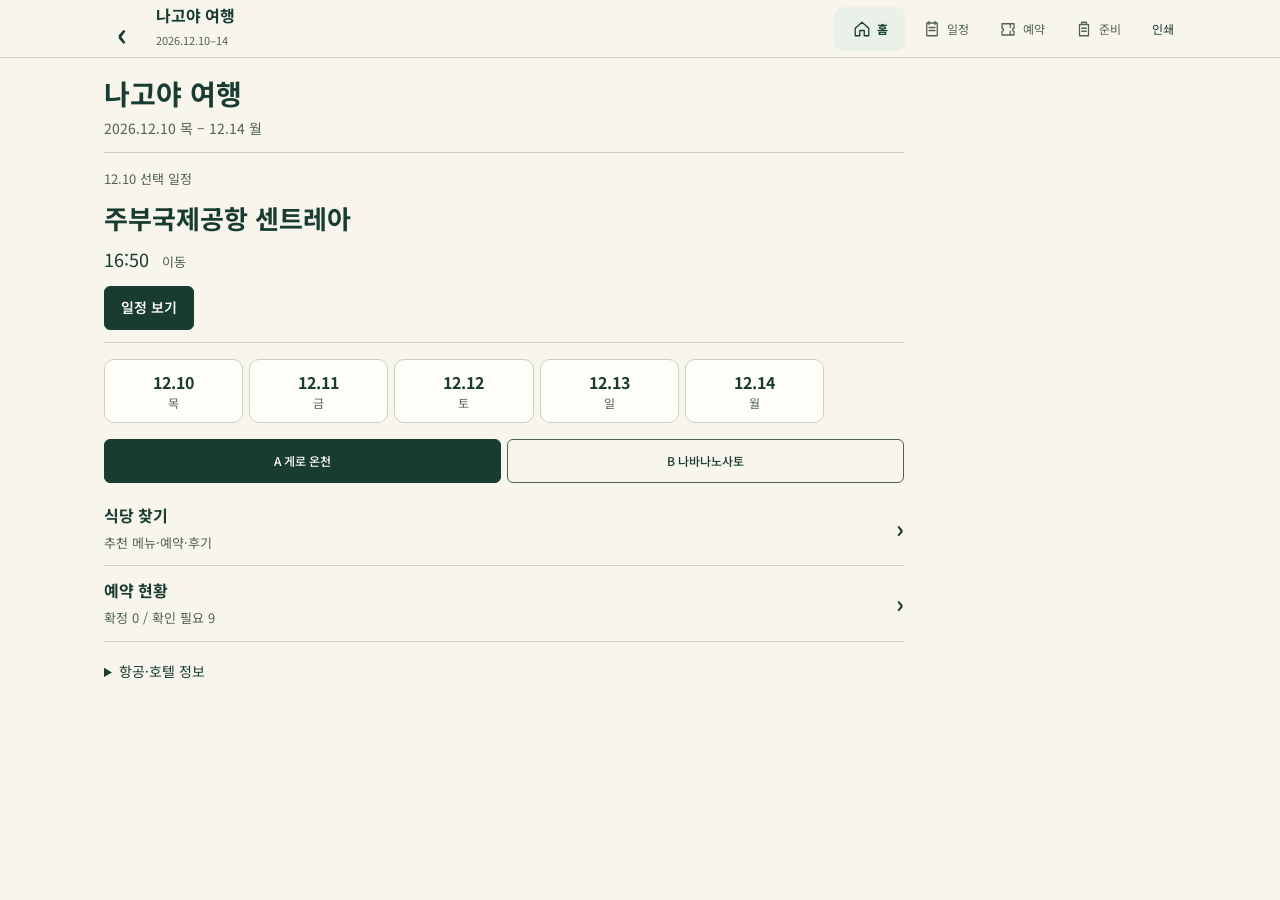
==== index.html @ 73affa0c "Apply final Nagoya itinerary and Sunday A/B plans" ====
<!doctype html>
<html lang="ko"><head><meta charset="utf-8"><meta name="viewport" content="width=device-width,initial-scale=1,viewport-fit=cover"><meta name="theme-color" content="#163d35"><meta name="description" content="2026년 12월 10~14일 나고야 여행 일정과 지도, 예약 기록."><title>나고야 여행 | 2026.12.10–14</title><link rel="stylesheet" href="vendor/leaflet/leaflet.css"><link rel="stylesheet" href="style.css?v=20261110-ab1"><link rel="stylesheet" href="controls.css?v=20261110-ab1"><link rel="stylesheet" href="ux.css?v=20261110-ab1"><link rel="stylesheet" href="travel.css?v=20261110-ab1"><link rel="stylesheet" href="components.css?v=20261110-ab1"><link rel="stylesheet" href="screen.css?v=20261110-ab1"><link rel="icon" href="favicon.ico?v=20261110-ab1" sizes="any"><link rel="icon" type="image/svg+xml" href="favicon.svg?v=20261110-ab1"><link rel="apple-touch-icon" sizes="180x180" href="icons/apple-touch-icon.png?v=20261110-ab1"><link rel="manifest" href="manifest.webmanifest?v=20261110-ab1"><meta name="apple-mobile-web-app-title" content="나고야 여행"><meta name="apple-mobile-web-app-capable" content="yes"></head>
<body><header class="top"><a class="brand" href="?page=home" aria-label="홈으로">‹</a><div class="app-heading"><h1 id="screen-title" tabindex="-1">나고야 여행</h1><span>2026.12.10–14</span></div><button id="print" aria-label="전체 일정 인쇄">인쇄</button><nav aria-label="주 메뉴"><button data-nav="today"><svg viewBox="0 0 24 24" aria-hidden="true"><path d="M3 11 12 3l9 8v10h-6v-7H9v7H3Z"/></svg>홈</button><button data-nav="plan"><svg viewBox="0 0 24 24" aria-hidden="true"><path d="M5 4h14v17H5ZM8 2v4m8-4v4M8 10h8m-8 4h8"/></svg>일정</button><button data-nav="reservations"><svg viewBox="0 0 24 24" aria-hidden="true"><path d="M4 5h16v6a2 2 0 0 0 0 4v5H4v-5a2 2 0 0 0 0-4Zm11 1v4m0 5v4"/></svg>예약</button><button data-nav="prepare"><svg viewBox="0 0 24 24" aria-hidden="true"><path d="M6 6h12v15H6Zm3 0V3h6v3M9 11h6m-6 4h6"/></svg>준비</button></nav></header>
<main><section id="todaypanel" class="todaypanel" aria-label="다음 행동"></section><section id="reservation-summary" class="reservation-summary" aria-label="예약 기록 요약"></section><section id="plan" class="section"><div id="daytabs" class="daytabs" role="tablist" aria-label="날짜 선택"></div><div class="toolbar"><label><input type="checkbox" id="foodonly"> 식사만</label><label><input type="checkbox" id="optional" checked> 선택 포함</label></div><div id="daycontent" role="tabpanel" aria-live="polite"></div></section>
<section id="reservations" class="section"><div class="sectionhead"><div><h2>예약 현황</h2></div></div><p class="sectionintro">외부에서 예약을 진행한 뒤 확정 연락과 티켓을 확인하고 기록하세요. 기록 변경은 실제 예약·취소를 실행하지 않습니다.</p><div id="reservation-plan"></div><div id="reservationstats" class="reservationstats" aria-live="polite"></div><div id="reservationlist" class="reservationgrid"></div></section><section id="food" class="section"><div class="sectionhead"><div><h2>식당 찾기</h2></div><p>식당명은 일본어로도 적어두었어요.<br>예약 방식은 매장별로 다릅니다.</p></div><details class="foodintro"><summary>예약·영업 정보 안내</summary><p>매장별 추천 메뉴와 방문 안내를 모았습니다. 영업시간은 방문 전에 매장 안내를 확인하세요.</p></details><div class="filters"><label class="search"><span class="searchlabel">맛집 검색</span><input id="search" type="search" placeholder="식당, 메뉴, 예약 방식 검색" aria-label="맛집 검색"></label><label class="reservelabel" for="reservefilter">예약 방식</label><select id="reservefilter" aria-label="예약 방식 필터"><option value="all">모든 예약 방식</option><option value="web">온라인 예약</option><option value="phone">전화 예약 / 문의</option><option value="walk">현장 대기</option></select></div><p id="foodcount" class="muted" role="status"></p><div id="restaurants" class="restaurants"></div></section>
<section id="prepare" class="section"><div class="sectionhead"><div><h2>여행 준비</h2></div></div><div class="prep-shortcuts"><button class="btn btn-secondary" data-screen="food">식당 찾기</button><button class="btn btn-secondary" data-fieldmode>여행 모드 전환</button><a class="link-inline" href="guide.html" data-plan-guide>전체 일정 문서</a><button class="btn btn-secondary" data-export-itinerary>선택한 일정 JSON</button></div><div class="prepgrid"><details class="panel prep-panel"><summary>예약 체크리스트 <span id="progress"></span></summary><div id="checklist"></div><p class="muted">체크는 이 브라우저에만 저장됩니다. 예약 확인 항목은 위 예약 기록과 동일한 상태를 표시합니다.</p></details><details class="panel prep-panel"><summary>예산 메모 <small>성인 1인 / 엔</small></summary><dl class="budget"><div><dt>식사·카페 5일</dt><dd>¥22,000~32,000</dd></div><div><dt>교통 (공항 왕복 포함, 히다 별도)</dt><dd>¥5,000~7,000</dd></div><div><dt>일요일 외곽 교통·입장료</dt><dd>선택한 A/B 일정에서 확인</dd></div><div><dt>미라이타워 일반요금</dt><dd>¥1,300</dd></div></dl><p class="muted">항공·호텔·쇼핑 제외. 야간 타워 이벤트는 별도 요금일 수 있습니다. 실제 견적이 아닌 계획용 범위입니다.</p></details><details class="panel prep-panel"><summary>교통 & 숙소</summary><p>호텔: 愛知県名古屋市中区錦3-4-3<br>전화 <a href="tel:+81529635959">+81 52-963-5959</a><br>체크인 15:00 / 체크아웃 11:00. 월요일 아침은 캐리어를 객실에 둔 채 나갑니다.</p><p>도착일은 메이테츠 나고야에서 사쿠라도리선으로 환승합니다. 출국일은 히사야오도리에서 메이조선을 타고 가나야마에서 메이테츠 공항행으로 갈아탑니다. μSKY는 별도 지정석권이 필요합니다.</p><p>교통카드로 이동하고, 주말 패스는 실제 탑승 횟수와 비교 후 구매하세요. 메이테츠는 나고야 시영 지하철 패스 대상이 아닙니다.</p><a href="https://www.meitetsu.co.jp/train/centrair/guidance/index.html" target="_blank" rel="noopener">공항철도 공식 안내 </a></details><details class="panel prep-panel"><summary>날씨가 바뀌면</summary><p>일요일: 히다 운행 상황을 확인하고, 게로에서 비가 오면 강변 산책을 줄여 온천마을 카페와 대절탕 중심으로 움직입니다.</p><p>토요일: 오스 아케이드와 PARCO 실내 쇼핑을 활용하세요. B안은 일루미네이션 구간이 야외라 방한·방수 준비가 필요합니다.</p><p>코트·목도리·핫팩·보조배터리·동전지갑 준비. 12월 날씨 예보는 출발 직전에 다시 확인하세요. 한국과 일본은 시차가 없습니다.</p></details></div><article class="panel memo"><h3>나만의 여행 메모</h3><label for="memo">확정한 예약 시간, 사고 싶은 것, 바뀐 동선을 적어두세요.</label><textarea id="memo" maxlength="20000" rows="4" placeholder="예: 무츠미 12/11 17:30 예약 확정…"></textarea><small id="savestatus" aria-live="polite">이 브라우저에 자동 저장 / 개인정보는 적지 않는 것을 권장합니다.</small></article></section>
<section id="backup" class="section"><div class="sectionhead"><div><h2>백업·복원</h2><p>이 기기의 브라우저에 저장됩니다. 다른 기기에는 자동 동기화되지 않습니다.</p></div></div><p>진행 상태·예약·메모·옵션을 JSON 파일로 보관하세요. 복원하면 이 기기의 기록을 덮어씁니다. 먼저 현재 데이터를 내보내는 것을 권장합니다.</p><div class="backupactions"><button id="exportbackup">JSON 백업 내보내기</button><button id="importbackup">백업 가져오기</button><button id="undolast">직전 변경 되돌리기</button><button id="resetdata">전체 기록 초기화</button><input id="backupfile" type="file" accept="application/json,.json" hidden></div><p id="backupfeedback" role="status"></p><p id="storagefeedback" class="important" role="status"></p><p id="networkstatus" class="muted" role="status"></p><p id="offlinestatus" class="muted"></p><p><a href="guide.html">JavaScript 없이 전체 일정 보기</a></p><div id="updateavailable" hidden><p>새 버전이 준비되었습니다. 브라우저 기록은 유지됩니다.</p><button id="applyupdate">새 버전 적용</button></div></section><section class="section sources"><details><summary>정보 출처와 계획의 전제 보기 <span>+</span></summary><div id="sources"></div><p>일정의 시각은 일본 현지 시간입니다. 항공 터미널과 출발 당일 교통편은 공식 안내에서 확인하세요.</p></details></section><noscript><section class="panel"><h2>여행 정보 보기</h2><p>날짜별 지도와 일정에는 JavaScript가 필요합니다. 브라우저에서 JavaScript를 켜거나 <a href="guide.html">전체 일정 문서</a>를 열어주세요.</p></section></noscript></main><div id="appstatus" class="appstatus" role="status" aria-live="polite" hidden></div><div id="printcontent" hidden></div><dialog id="confirmdialog" aria-labelledby="confirmtitle"><form method="dialog"><h2 id="confirmtitle">기록 변경 확인</h2><p id="confirmtext"></p><div class="dialogactions"><button value="cancel" autofocus>취소</button><button value="confirm">확인</button></div></form></dialog><script src="trip-details.js?v=20261110-ab1"></script><script src="data/itinerary.js?v=20261110-ab1"></script><script src="trip-data.js?v=20261110-ab1"></script><script src="map-locations.js?v=20261110-ab1"></script><script src="trip-state.js?v=20261110-ab1"></script><script src="ux.js?v=20261110-ab1"></script><script src="vendor/leaflet/leaflet.js"></script><script src="numbered-map.js?v=20261110-ab1"></script><script src="screen.js?v=20261110-ab1"></script><script src="app.js?v=20261110-ab1"></script></body></html>
---- vendor/leaflet/leaflet.css ----
/* required styles */

.leaflet-pane,
.leaflet-tile,
.leaflet-marker-icon,
.leaflet-marker-shadow,
.leaflet-tile-container,
.leaflet-pane > svg,
.leaflet-pane > canvas,
.leaflet-zoom-box,
.leaflet-image-layer,
.leaflet-layer {
	position: absolute;
	left: 0;
	top: 0;
	}
.leaflet-container {
	overflow: hidden;
	}
.leaflet-tile,
.leaflet-marker-icon,
.leaflet-marker-shadow {
	-webkit-user-select: none;
	   -moz-user-select: none;
	        user-select: none;
	  -webkit-user-drag: none;
	}
/* Prevents IE11 from highlighting tiles in blue */
.leaflet-tile::selection {
	background: transparent;
}
/* Safari renders non-retina tile on retina better with this, but Chrome is worse */
.leaflet-safari .leaflet-tile {
	image-rendering: -webkit-optimize-contrast;
	}
/* hack that prevents hw layers "stretching" when loading new tiles */
.leaflet-safari .leaflet-tile-container {
	width: 1600px;
	height: 1600px;
	-webkit-transform-origin: 0 0;
	}
.leaflet-marker-icon,
.leaflet-marker-shadow {
	display: block;
	}
/* .leaflet-container svg: reset svg max-width decleration shipped in Joomla! (joomla.org) 3.x */
/* .leaflet-container img: map is broken in FF if you have max-width: 100% on tiles */
.leaflet-container .leaflet-overlay-pane svg {
	max-width: none !important;
	max-height: none !important;
	}
.leaflet-container .leaflet-marker-pane img,
.leaflet-container .leaflet-shadow-pane img,
.leaflet-container .leaflet-tile-pane img,
.leaflet-container img.leaflet-image-layer,
.leaflet-container .leaflet-tile {
	max-width: none !important;
	max-height: none !important;
	width: auto;
	padding: 0;
	}

.leaflet-container img.leaflet-tile {
	/* See: https://bugs.chromium.org/p/chromium/issues/detail?id=600120 */
	mix-blend-mode: plus-lighter;
}

.leaflet-container.leaflet-touch-zoom {
	-ms-touch-action: pan-x pan-y;
	touch-action: pan-x pan-y;
	}
.leaflet-container.leaflet-touch-drag {
	-ms-touch-action: pinch-zoom;
	/* Fallback for FF which doesn't support pinch-zoom */
	touch-action: none;
	touch-action: pinch-zoom;
}
.leaflet-container.leaflet-touch-drag.leaflet-touch-zoom {
	-ms-touch-action: none;
	touch-action: none;
}
.leaflet-container {
	-webkit-tap-highlight-color: transparent;
}
.leaflet-container a {
	-webkit-tap-highlight-color: rgba(51, 181, 229, 0.4);
}
.leaflet-tile {
	filter: inherit;
	visibility: hidden;
	}
.leaflet-tile-loaded {
	visibility: inherit;
	}
.leaflet-zoom-box {
	width: 0;
	height: 0;
	-moz-box-sizing: border-box;
	     box-sizing: border-box;
	z-index: 800;
	}
/* workaround for https://bugzilla.mozilla.org/show_bug.cgi?id=888319 */
.leaflet-overlay-pane svg {
	-moz-user-select: none;
	}

.leaflet-pane         { z-index: 400; }

.leaflet-tile-pane    { z-index: 200; }
.leaflet-overlay-pane { z-index: 400; }
.leaflet-shadow-pane  { z-index: 500; }
.leaflet-marker-pane  { z-index: 600; }
.leaflet-tooltip-pane   { z-index: 650; }
.leaflet-popup-pane   { z-index: 700; }

.leaflet-map-pane canvas { z-index: 100; }
.leaflet-map-pane svg    { z-index: 200; }

.leaflet-vml-shape {
	width: 1px;
	height: 1px;
	}
.lvml {
	behavior: url(#default#VML);
	display: inline-block;
	position: absolute;
	}


/* control positioning */

.leaflet-control {
	position: relative;
	z-index: 800;
	pointer-events: visiblePainted; /* IE 9-10 doesn't have auto */
	pointer-events: auto;
	}
.leaflet-top,
.leaflet-bottom {
	position: absolute;
	z-index: 1000;
	pointer-events: none;
	}
.leaflet-top {
	top: 0;
	}
.leaflet-right {
	right: 0;
	}
.leaflet-bottom {
	bottom: 0;
	}
.leaflet-left {
	left: 0;
	}
.leaflet-control {
	float: left;
	clear: both;
	}
.leaflet-right .leaflet-control {
	float: right;
	}
.leaflet-top .leaflet-control {
	margin-top: 10px;
	}
.leaflet-bottom .leaflet-control {
	margin-bottom: 10px;
	}
.leaflet-left .leaflet-control {
	margin-left: 10px;
	}
.leaflet-right .leaflet-control {
	margin-right: 10px;
	}


/* zoom and fade animations */

.leaflet-fade-anim .leaflet-popup {
	opacity: 0;
	-webkit-transition: opacity 0.2s linear;
	   -moz-transition: opacity 0.2s linear;
	        transition: opacity 0.2s linear;
	}
.leaflet-fade-anim .leaflet-map-pane .leaflet-popup {
	opacity: 1;
	}
.leaflet-zoom-animated {
	-webkit-transform-origin: 0 0;
	    -ms-transform-origin: 0 0;
	        transform-origin: 0 0;
	}
svg.leaflet-zoom-animated {
	will-change: transform;
}

.leaflet-zoom-anim .leaflet-zoom-animated {
	-webkit-transition: -webkit-transform 0.25s cubic-bezier(0,0,0.25,1);
	   -moz-transition:    -moz-transform 0.25s cubic-bezier(0,0,0.25,1);
	        transition:         transform 0.25s cubic-bezier(0,0,0.25,1);
	}
.leaflet-zoom-anim .leaflet-tile,
.leaflet-pan-anim .leaflet-tile {
	-webkit-transition: none;
	   -moz-transition: none;
	        transition: none;
	}

.leaflet-zoom-anim .leaflet-zoom-hide {
	visibility: hidden;
	}


/* cursors */

.leaflet-interactive {
	cursor: pointer;
	}
.leaflet-grab {
	cursor: -webkit-grab;
	cursor:    -moz-grab;
	cursor:         grab;
	}
.leaflet-crosshair,
.leaflet-crosshair .leaflet-interactive {
	cursor: crosshair;
	}
.leaflet-popup-pane,
.leaflet-control {
	cursor: auto;
	}
.leaflet-dragging .leaflet-grab,
.leaflet-dragging .leaflet-grab .leaflet-interactive,
.leaflet-dragging .leaflet-marker-draggable {
	cursor: move;
	cursor: -webkit-grabbing;
	cursor:    -moz-grabbing;
	cursor:         grabbing;
	}

/* marker & overlays interactivity */
.leaflet-marker-icon,
.leaflet-marker-shadow,
.leaflet-image-layer,
.leaflet-pane > svg path,
.leaflet-tile-container {
	pointer-events: none;
	}

.leaflet-marker-icon.leaflet-interactive,
.leaflet-image-layer.leaflet-interactive,
.leaflet-pane > svg path.leaflet-interactive,
svg.leaflet-image-layer.leaflet-interactive path {
	pointer-events: visiblePainted; /* IE 9-10 doesn't have auto */
	pointer-events: auto;
	}

/* visual tweaks */

.leaflet-container {
	background: #ddd;
	outline-offset: 1px;
	}
.leaflet-container a {
	color: #0078A8;
	}
.leaflet-zoom-box {
	border: 2px dotted #38f;
	background: rgba(255,255,255,0.5);
	}


/* general typography */
.leaflet-container {
	font-family: "Helvetica Neue", Arial, Helvetica, sans-serif;
	font-size: 12px;
	font-size: 0.75rem;
	line-height: 1.5;
	}


/* general toolbar styles */

.leaflet-bar {
	box-shadow: 0 1px 5px rgba(0,0,0,0.65);
	border-radius: 4px;
	}
.leaflet-bar a {
	background-color: #fff;
	border-bottom: 1px solid #ccc;
	width: 26px;
	height: 26px;
	line-height: 26px;
	display: block;
	text-align: center;
	text-decoration: none;
	color: black;
	}
.leaflet-bar a,
.leaflet-control-layers-toggle {
	background-position: 50% 50%;
	background-repeat: no-repeat;
	display: block;
	}
.leaflet-bar a:hover,
.leaflet-bar a:focus {
	background-color: #f4f4f4;
	}
.leaflet-bar a:first-child {
	border-top-left-radius: 4px;
	border-top-right-radius: 4px;
	}
.leaflet-bar a:last-child {
	border-bottom-left-radius: 4px;
	border-bottom-right-radius: 4px;
	border-bottom: none;
	}
.leaflet-bar a.leaflet-disabled {
	cursor: default;
	background-color: #f4f4f4;
	color: #bbb;
	}

.leaflet-touch .leaflet-bar a {
	width: 30px;
	height: 30px;
	line-height: 30px;
	}
.leaflet-touch .leaflet-bar a:first-child {
	border-top-left-radius: 2px;
	border-top-right-radius: 2px;
	}
.leaflet-touch .leaflet-bar a:last-child {
	border-bottom-left-radius: 2px;
	border-bottom-right-radius: 2px;
	}

/* zoom control */

.leaflet-control-zoom-in,
.leaflet-control-zoom-out {
	font: bold 18px 'Lucida Console', Monaco, monospace;
	text-indent: 1px;
	}

.leaflet-touch .leaflet-control-zoom-in, .leaflet-touch .leaflet-control-zoom-out  {
	font-size: 22px;
	}


/* layers control */

.leaflet-control-layers {
	box-shadow: 0 1px 5px rgba(0,0,0,0.4);
	background: #fff;
	border-radius: 5px;
	}
.leaflet-control-layers-toggle {
	background-image: url(images/layers.png);
	width: 36px;
	height: 36px;
	}
.leaflet-retina .leaflet-control-layers-toggle {
	background-image: url(images/layers-2x.png);
	background-size: 26px 26px;
	}
.leaflet-touch .leaflet-control-layers-toggle {
	width: 44px;
	height: 44px;
	}
.leaflet-control-layers .leaflet-control-layers-list,
.leaflet-control-layers-expanded .leaflet-control-layers-toggle {
	display: none;
	}
.leaflet-control-layers-expanded .leaflet-control-layers-list {
	display: block;
	position: relative;
	}
.leaflet-control-layers-expanded {
	padding: 6px 10px 6px 6px;
	color: #333;
	background: #fff;
	}
.leaflet-control-layers-scrollbar {
	overflow-y: scroll;
	overflow-x: hidden;
	padding-right: 5px;
	}
.leaflet-control-layers-selector {
	margin-top: 2px;
	position: relative;
	top: 1px;
	}
.leaflet-control-layers label {
	display: block;
	font-size: 13px;
	font-size: 1.08333em;
	}
.leaflet-control-layers-separator {
	height: 0;
	border-top: 1px solid #ddd;
	margin: 5px -10px 5px -6px;
	}

/* Default icon URLs */
.leaflet-default-icon-path { /* used only in path-guessing heuristic, see L.Icon.Default */
	background-image: url(images/marker-icon.png);
	}


/* attribution and scale controls */

.leaflet-container .leaflet-control-attribution {
	background: #fff;
	background: rgba(255, 255, 255, 0.8);
	margin: 0;
	}
.leaflet-control-attribution,
.leaflet-control-scale-line {
	padding: 0 5px;
	color: #333;
	line-height: 1.4;
	}
.leaflet-control-attribution a {
	text-decoration: none;
	}
.leaflet-control-attribution a:hover,
.leaflet-control-attribution a:focus {
	text-decoration: underline;
	}
.leaflet-attribution-flag {
	display: inline !important;
	vertical-align: baseline !important;
	width: 1em;
	height: 0.6669em;
	}
.leaflet-left .leaflet-control-scale {
	margin-left: 5px;
	}
.leaflet-bottom .leaflet-control-scale {
	margin-bottom: 5px;
	}
.leaflet-control-scale-line {
	border: 2px solid #777;
	border-top: none;
	line-height: 1.1;
	padding: 2px 5px 1px;
	white-space: nowrap;
	-moz-box-sizing: border-box;
	     box-sizing: border-box;
	background: rgba(255, 255, 255, 0.8);
	text-shadow: 1px 1px #fff;
	}
.leaflet-control-scale-line:not(:first-child) {
	border-top: 2px solid #777;
	border-bottom: none;
	margin-top: -2px;
	}
.leaflet-control-scale-line:not(:first-child):not(:last-child) {
	border-bottom: 2px solid #777;
	}

.leaflet-touch .leaflet-control-attribution,
.leaflet-touch .leaflet-control-layers,
.leaflet-touch .leaflet-bar {
	box-shadow: none;
	}
.leaflet-touch .leaflet-control-layers,
.leaflet-touch .leaflet-bar {
	border: 2px solid rgba(0,0,0,0.2);
	background-clip: padding-box;
	}


/* popup */

.leaflet-popup {
	position: absolute;
	text-align: center;
	margin-bottom: 20px;
	}
.leaflet-popup-content-wrapper {
	padding: 1px;
	text-align: left;
	border-radius: 12px;
	}
.leaflet-popup-content {
	margin: 13px 24px 13px 20px;
	line-height: 1.3;
	font-size: 13px;
	font-size: 1.08333em;
	min-height: 1px;
	}
.leaflet-popup-content p {
	margin: 17px 0;
	margin: 1.3em 0;
	}
.leaflet-popup-tip-container {
	width: 40px;
	height: 20px;
	position: absolute;
	left: 50%;
	margin-top: -1px;
	margin-left: -20px;
	overflow: hidden;
	pointer-events: none;
	}
.leaflet-popup-tip {
	width: 17px;
	height: 17px;
	padding: 1px;

	margin: -10px auto 0;
	pointer-events: auto;

	-webkit-transform: rotate(45deg);
	   -moz-transform: rotate(45deg);
	    -ms-transform: rotate(45deg);
	        transform: rotate(45deg);
	}
.leaflet-popup-content-wrapper,
.leaflet-popup-tip {
	background: white;
	color: #333;
	box-shadow: 0 3px 14px rgba(0,0,0,0.4);
	}
.leaflet-container a.leaflet-popup-close-button {
	position: absolute;
	top: 0;
	right: 0;
	border: none;
	text-align: center;
	width: 24px;
	height: 24px;
	font: 16px/24px Tahoma, Verdana, sans-serif;
	color: #757575;
	text-decoration: none;
	background: transparent;
	}
.leaflet-container a.leaflet-popup-close-button:hover,
.leaflet-container a.leaflet-popup-close-button:focus {
	color: #585858;
	}
.leaflet-popup-scrolled {
	overflow: auto;
	}

.leaflet-oldie .leaflet-popup-content-wrapper {
	-ms-zoom: 1;
	}
.leaflet-oldie .leaflet-popup-tip {
	width: 24px;
	margin: 0 auto;

	-ms-filter: "progid:DXImageTransform.Microsoft.Matrix(M11=0.70710678, M12=0.70710678, M21=-0.70710678, M22=0.70710678)";
	filter: progid:DXImageTransform.Microsoft.Matrix(M11=0.70710678, M12=0.70710678, M21=-0.70710678, M22=0.70710678);
	}

.leaflet-oldie .leaflet-control-zoom,
.leaflet-oldie .leaflet-control-layers,
.leaflet-oldie .leaflet-popup-content-wrapper,
.leaflet-oldie .leaflet-popup-tip {
	border: 1px solid #999;
	}


/* div icon */

.leaflet-div-icon {
	background: #fff;
	border: 1px solid #666;
	}


/* Tooltip */
/* Base styles for the element that has a tooltip */
.leaflet-tooltip {
	position: absolute;
	padding: 6px;
	background-color: #fff;
	border: 1px solid #fff;
	border-radius: 3px;
	color: #222;
	white-space: nowrap;
	-webkit-user-select: none;
	-moz-user-select: none;
	-ms-user-select: none;
	user-select: none;
	pointer-events: none;
	box-shadow: 0 1px 3px rgba(0,0,0,0.4);
	}
.leaflet-tooltip.leaflet-interactive {
	cursor: pointer;
	pointer-events: auto;
	}
.leaflet-tooltip-top:before,
.leaflet-tooltip-bottom:before,
.leaflet-tooltip-left:before,
.leaflet-tooltip-right:before {
	position: absolute;
	pointer-events: none;
	border: 6px solid transparent;
	background: transparent;
	content: "";
	}

/* Directions */

.leaflet-tooltip-bottom {
	margin-top: 6px;
}
.leaflet-tooltip-top {
	margin-top: -6px;
}
.leaflet-tooltip-bottom:before,
.leaflet-tooltip-top:before {
	left: 50%;
	margin-left: -6px;
	}
.leaflet-tooltip-top:before {
	bottom: 0;
	margin-bottom: -12px;
	border-top-color: #fff;
	}
.leaflet-tooltip-bottom:before {
	top: 0;
	margin-top: -12px;
	margin-left: -6px;
	border-bottom-color: #fff;
	}
.leaflet-tooltip-left {
	margin-left: -6px;
}
.leaflet-tooltip-right {
	margin-left: 6px;
}
.leaflet-tooltip-left:before,
.leaflet-tooltip-right:before {
	top: 50%;
	margin-top: -6px;
	}
.leaflet-tooltip-left:before {
	right: 0;
	margin-right: -12px;
	border-left-color: #fff;
	}
.leaflet-tooltip-right:before {
	left: 0;
	margin-left: -12px;
	border-right-color: #fff;
	}

/* Printing */

@media print {
	/* Prevent printers from removing background-images of controls. */
	.leaflet-control {
		-webkit-print-color-adjust: exact;
		print-color-adjust: exact;
		}
	}
---- style.css ----
/* Hallmark · checked: 2026-11-05 · genre: editorial (inferred) · built: the project · redesign: polish · scope: app · v2.0.0 */
/* Hallmark · pre-emit critique: P4 H4 E4 S4 R4 V3 · weakest: V, retained existing travel layout; replaced oversized link buttons with compact route controls */
@import url("https://fonts.googleapis.com/css2?family=Noto+Sans+KR:wght@400;500;600;700&family=Noto+Serif+KR:wght@400;500;600&display=swap");
:root{--paper:#f8f5ed;--ink:#183c32;--muted:#68756b;--line:#dcded1;--accent:#b45438;--white:#fffdf7;--font-body:"Noto Sans KR",sans-serif;--font-display:"Noto Serif KR",serif;--map-surface:#edf2ed;--white-print:#fffdf7;--clear:transparent;--map-line:#d6dfd6;--tone-1:#ba7950;--tone-2:#526357;--tone-3:#8e9b8b;--tone-4:#e8eadb;--tone-5:#eee9da;--tone-6:#587163;--tone-7:#b68a5d;--tone-8:#879b8e;--tone-9:#e9efe5;--tone-10:#f5e8d7;--tone-11:#975c37;--tone-12:#eef0e8;--tone-13:#f0f2e8;--tone-14:#c2cbb8;--tone-15:#9eac9d;--tone-16:#eef1e7;--tone-17:#88917f;--tone-18:#e8e9dc;--art-0:#d9b981;--art-1:#f8eee0;--art-2:#8b9e86;--art-3:#527065;--art-4:#e6d6b8;--art-5:#244e41;--art-6:#e9d4af;--art-7:#f5e9d6}
*{box-sizing:border-box}
html{scroll-behavior:smooth;scroll-padding-top:95px}
body{margin:0;background:var(--paper);color:var(--ink);font-family:var(--font-body);font-size:15px;line-height:1.8}
a{color:inherit;text-underline-offset:4px}
button,input,select,textarea{font:inherit}
button,a,input,summary,select{touch-action:manipulation}
button{cursor:pointer}
button:focus-visible,a:focus-visible,input:focus-visible,textarea:focus-visible,select:focus-visible,summary:focus-visible{outline:3px solid var(--tone-1);outline-offset:4px}
.brand{text-decoration:none;letter-spacing:0;font-size:19px;font-weight:700}
.brand span{font-size:11px;font-weight:400;letter-spacing:0;margin-left:12px}
nav{display:flex;gap:28px;align-items:center}
nav a{text-decoration:none;font-size:13px}
nav button{background:none;border:1px solid var(--line);padding:7px 15px;border-radius:5px;color:var(--ink)}
main{max-width:1240px;margin:auto;padding:0 40px}
.hero{display:grid;grid-template-columns:1fr 1fr;align-items:center;padding:60px 0 55px;gap:30px}
.eyebrow{font-size:11px;letter-spacing:0;color:var(--accent);font-weight:700;margin:0 0 20px}
h1{font-family:var(--font-display);font-size:clamp(52px,6vw,84px);line-height:1.25;font-weight:500;margin:0;letter-spacing:0}
.intro{font-size:17px;margin:25px 0;color:var(--tone-2)}
.tripdate{font-size:20px;letter-spacing:0;margin-bottom:28px}
.tripdate span{padding:0 10px;color:var(--tone-3)}
.tripdate small{display:block;font-size:10px;letter-spacing:0;margin-top:5px}
.primary{display:inline-block;background:var(--ink);color:var(--paper);padding:12px 24px;text-decoration:none;border-radius:3px;font-size:13px}
.art{background:var(--tone-4);position:relative;border-radius:48% 48% 3px 3px;overflow:hidden}
.art svg{display:block;width:100%;height:auto}
.art-label{position:absolute;bottom:20px;left:25px;font-size:9px;letter-spacing:0}
.facts{display:grid;grid-template-columns:repeat(3,1fr);border-top:1px solid var(--ink);border-bottom:1px solid var(--line);padding:25px 0;gap:20px}
.facts div{padding:0 25px;border-right:1px solid var(--line)}
.facts div:last-child{border:0}
.facts span{font-size:10px;letter-spacing:0;color:var(--muted);display:block}
.facts strong{font-size:19px;display:block;margin:4px 0}
.facts small{font-size:12px;color:var(--muted)}
.notice{display:grid;grid-template-columns:160px 1fr;gap:5px 20px;background:var(--tone-5);margin-top:30px;padding:23px 28px;border-left:0;font-size:13px}
.notice b{color:var(--accent)}
.notice p{margin:0}
.notice a{grid-column:2;font-size:12px}
.section{padding-top:75px}
.sectionhead{display:flex;justify-content:space-between;align-items:end;margin-bottom:26px;gap:20px}
.sectionhead h2{font-family:var(--font-display);font-size:34px;font-weight:500;margin:0;letter-spacing:0}
.sectionhead p:not(.eyebrow){font-size:13px;color:var(--muted);margin:0}
.sectionhead .eyebrow{margin-bottom:8px}







.route{display:flex;flex-wrap:wrap;gap:8px;font-size:11px;padding:15px 0 22px;color:var(--tone-6)}
.route span:not(:last-child):after{content:"→";margin-left:8px;color:var(--tone-7)}
.timeline{position:relative}
.stop{display:grid;grid-template-columns:100px 1fr;gap:20px;padding-bottom:18px}
.time{font-size:14px;padding-top:17px;position:relative;font-weight:600}
.time small{display:block;font-size:10px;font-weight:400;color:var(--muted)}
.event{background:var(--white);border:1px solid var(--line);border-radius:7px;overflow:hidden}
.event summary{list-style:none;cursor:pointer;padding:18px 23px;display:flex;justify-content:space-between;align-items:center;gap:15px}
.event summary::-webkit-details-marker{display:none}
.event summary:after{content:"+";font-size:24px;color:var(--tone-8)}
.event[open] summary:after{content:"−"}
.event h4{margin:3px 0;font-size:18px;font-weight:600}
.event .sub{font-size:12px;color:var(--muted);display:block}
.tag{font-size:10px;letter-spacing:0;background:var(--tone-9);padding:3px 8px;border-radius:3px;display:inline-block}
.tag.food{background:var(--tone-10);color:var(--tone-11)}
.detail{padding:0 23px 23px;font-size:13px;border-top:1px solid var(--tone-12)}
.detail p{margin:14px 0}
.detail ul{padding-left:18px;margin:12px 0}
.detail li{margin:6px 0}
.links{display:flex;flex-wrap:wrap;gap:8px;margin-top:14px}
.links a,.book{display:inline-block;text-decoration:none;padding:7px 12px;border:1px solid var(--line);border-radius:4px;font-size:11px;background:var(--paper)}
.links a:hover,.book:hover{border-color:var(--ink)}
.tip{padding:13px 16px;background:var(--tone-13);border-radius:4px;font-size:12px}
.daynote{border:1px dashed var(--tone-14);padding:20px 24px;border-radius:7px;margin-left:120px;font-size:13px}
.foodintro{max-width:920px;color:var(--muted);font-size:13px}
.filters{display:flex;justify-content:space-between;gap:15px;margin:25px 0}
.search{display:flex;gap:12px;align-items:center;border-bottom:1px solid var(--tone-15);width:60%;padding:5px}
.search input{background:none;border:0;outline:none!important;width:100%;font-size:13px;color:var(--ink)}
select{max-width:40%;border:1px solid var(--line);border-radius:4px;background:var(--white);padding:8px;color:var(--ink);font-size:12px}
.restaurants{display:grid;grid-template-columns:1fr 1fr;gap:18px}
.restaurant{border:1px solid var(--line);padding:25px;background:var(--white);border-radius:7px}
.restaurant h3{font-size:21px;margin:6px 0 0;font-weight:600}
.restaurant .jp{font-size:12px;color:var(--muted);margin:0 0 12px}
.restaurant p{font-size:13px;margin:10px 0}
.rhead{display:flex;justify-content:space-between;gap:10px;align-items:center}
.rhead small{font-size:10px;color:var(--accent)}
.restaurant dl{font-size:12px}
.restaurant dl div{display:grid;grid-template-columns:65px 1fr;gap:5px;margin-bottom:8px}
.restaurant dt{color:var(--muted)}
.restaurant dd{margin:0}
.phone{white-space:nowrap}
.prepgrid{display:grid;grid-template-columns:1fr 1fr;gap:18px}
.panel{padding:26px;border:1px solid var(--line);border-radius:7px}
.panel h3{margin:0 0 18px;font-size:18px;font-weight:600}
.panel h3 small{font-size:11px;font-weight:400;color:var(--muted)}
.panel p{font-size:13px}
.panel a{font-size:12px}
.muted{color:var(--muted);font-size:11px!important}
#checklist label{display:flex;align-items:start;gap:10px;font-size:13px;padding:10px 0;border-bottom:1px solid var(--line)}
#checklist input{accent-color:var(--ink);margin-top:7px}
#checklist label:has(input:checked){color:var(--tone-17);text-decoration:line-through}
#progress{font-size:12px;float:right;color:var(--accent)}
.budget div{display:flex;justify-content:space-between;font-size:12px;padding:10px 0;gap:10px;border-bottom:1px solid var(--line)}
.budget dd{margin:0;text-align:right}
.budget div:last-child{font-weight:700;font-size:13px;color:var(--accent)}
.memo{margin-top:18px}
.memo label{font-size:12px;color:var(--muted)}
textarea{display:block;width:100%;background:var(--white);border:1px solid var(--line);padding:15px;margin:12px 0;border-radius:5px;color:var(--ink);resize:vertical}
#savestatus{color:var(--muted);font-size:11px}
.sources{font-size:12px;margin-bottom:60px}
.sources summary{font-size:14px;cursor:pointer;border-top:1px solid var(--line);padding:20px 0}
.sources summary span{float:right}
.sources ul{columns:2;line-height:2.5;padding-left:20px}
.sources p{color:var(--muted)}
footer{background:var(--ink);color:var(--tone-18);padding:35px 6vw;display:flex;justify-content:space-between;align-items:center;font-size:11px}
footer span{letter-spacing:0}
footer p{font-family:var(--font-display);font-size:18px}
.empty{padding:30px;color:var(--muted)}
@media  (max-width:760px){.brand{font-size:15px}
.brand span{display:none}
nav{gap:14px}
nav a{font-size:11px}
nav button{display:none}
main{padding:0 20px}
.hero{padding:35px 0;gap:5px;grid-template-columns:1.1fr .9fr}
h1{font-size:50px;letter-spacing:0}
.intro{font-size:13px;margin:20px 0}
.tripdate{font-size:13px}
.tripdate span{padding:0 2px}
.tripdate small{font-size:8px}
.primary{padding:9px 13px;font-size:11px}
.art-label{display:none}
.facts{gap:8px;padding:18px 0}
.facts div{padding:0 5px}
.facts strong{font-size:13px}
.facts small{font-size:10px}
.facts span{font-size:8px}
.notice{display:block;padding:18px;font-size:12px}
.notice p{margin:8px 0}
.section{padding-top:50px}
.sectionhead{display:block}
.sectionhead h2{font-size:29px}
.sectionhead p:not(.eyebrow){margin-top:13px}





.stop{grid-template-columns:56px 1fr;gap:8px}
.time{font-size:12px}
.time small{font-size:9px}
.event summary{padding:14px}
.event h4{font-size:16px}
.event .sub{font-size:11px}
.detail{padding:0 14px 16px;font-size:12px}
.daynote{margin-left:0;padding:17px}
.restaurants,.prepgrid{grid-template-columns:1fr}
.restaurant,.panel{padding:22px}
.sources ul{columns:1}
footer{display:block}
footer p{font-size:16px}
.search{width:62%}
.filters{gap:8px}
select{font-size:10px;padding:5px}
}
@media   print{.hero .primary,.filters,#print,.memo,footer{display:none}
body{font-size:11px;background:var(--white-print)}
main{padding:0;max-width:none}
.hero{padding:10px 0}
.hero h1{font-size:40px}
.art{max-width:200px}
.section{padding-top:25px}
.event,.restaurant,.panel{break-inside:avoid}
.restaurants,.prepgrid{display:block}
.restaurant,.panel{margin-bottom:12px}
.stop{padding-bottom:8px}
.detail{display:block!important}
.sectionhead h2{font-size:24px}
.sources{margin-bottom:0}
.daynote{margin-left:0}
a{overflow-wrap:anywhere}
body.printing .dayblock{display:block!important}
}
---- controls.css ----
/* Hallmark · checked: 2026-11-05 · genre: editorial · built: the project · redesign: polish · scope: app · v2.0.0 */
/* Hallmark · pre-emit critique: P4 H4 E4 S4 R4 V3 · weakest: V; preserve the existing itinerary and give the map clear hierarchy */
html,body{overflow-x:clip}
body{font-size:16px}
h1,h2,h3,h4{overflow-wrap:break-word;min-width:0;text-wrap:balance}
h1{color:var(--ink)}
.hero{grid-template-columns:minmax(0,1fr) minmax(0,1fr)}
.eyebrow{font-size:13px;letter-spacing:0;font-weight:500;color:var(--muted)}
.brand,.brand span,.art-label,.tripdate,.tripdate small,.facts span,footer span,.tag{letter-spacing:0}
.notice{border-left:0;border:1px solid var(--line)}


.event summary{padding:16px 20px}
.event h4{font-size:18px;margin:4px 0;line-height:1.6}
.event summary:after{font-size:20px}
.placename{display:block;font-size:12px;color:var(--muted);margin-bottom:4px}
.event .sub{font-size:13px;line-height:1.7}
.dishpreview{font-size:13px;line-height:1.7;margin:8px 0!important;color:var(--ink)}
.dishpreview>span{font-weight:600;display:inline-block;margin-right:12px}
.dishpreview b{font-weight:500}
.links{gap:8px 16px;align-items:center;margin-top:12px;min-width:0}
.links a,.book{background:var(--clear);border:0;border-bottom:1px solid var(--line);border-radius:0;padding:4px 0;font-size:12px;line-height:1.7;min-height:30px}
.links a:hover{border-color:var(--ink);color:var(--accent)}
.links a:active,button:active{transform:translateY(1px)}
button:disabled,[aria-disabled=true]{opacity:.5;cursor:not-allowed}
button[aria-busy=true]{cursor:progress}
button:focus-visible,a:focus-visible,input:focus-visible,select:focus-visible,textarea:focus-visible,summary:focus-visible{outline:2px solid var(--accent);outline-offset:3px}
.menudetail{border-top:1px solid var(--line);margin-top:16px;padding:12px 0 4px}
.menudetail h5{font-size:12px;color:var(--muted);font-weight:500;margin:0 0 8px}
.menudetail p{margin:4px 0 8px;font-size:13px;max-width:68ch}
.menudetail [lang=ja]{display:block;color:var(--muted);font-size:12px;margin-top:4px}
.reviewnotes{margin-top:16px;border-top:1px solid var(--line);padding-top:8px;font-size:12px}
.reviewnotes summary{display:list-item;padding:4px 0;cursor:pointer;color:var(--ink);font-size:12px}
.reviewnotes summary:after{display:none}
.reviewnotes p{font-size:12px;margin:8px 0!important}
.reviewnotes small{display:block;color:var(--muted);font-size:11px;line-height:1.7;margin-top:4px}
.daymap{margin:0 0 32px;border-top:1px solid var(--ink);padding-top:16px}
.maphead{display:flex;justify-content:space-between;gap:12px;align-items:center;margin-bottom:12px}
.maphead h4{font-size:16px;margin:0;font-weight:600}
.mapmodes{display:flex;gap:4px;flex-wrap:wrap}
.mapmodes button{background:var(--clear);color:var(--muted);border:0;border-bottom:2px solid var(--clear);padding:4px 8px;font-size:12px;min-height:32px}
.mapmodes button[aria-pressed=true]{color:var(--ink);border-color:var(--ink)}
.googlemap{width:100%;height:360px;border:1px solid var(--map-line);border-radius:4px;background:var(--map-surface);display:block}
.mapcaption{font-size:12px;line-height:1.7;color:var(--muted);margin:8px 0 16px;max-width:90ch}
.pinindex{width:24px;height:28px;border:1px solid var(--ink);border-radius:12px 12px 12px 2px;display:grid;place-items:center;flex-shrink:0;font-size:12px;font-variant-numeric:tabular-nums}
.print-map{font-size:12px}
.restaurant{min-width:0}
.restaurant .jp{overflow-wrap:anywhere}
@media  (max-width:760px){.hero{grid-template-columns:minmax(0,1.1fr) minmax(0,.9fr)}


.maphead{display:block}
.mapmodes{margin-top:8px}
.googlemap{height:300px}
.stop{grid-template-columns:52px minmax(0,1fr)}
.event summary{padding:12px}
.event h4{font-size:16px}
.placename{font-size:11px}
.dishpreview{font-size:12px}
.links{gap:4px 12px}
.links a{font-size:11px}

.mapcaption{font-size:11px}
.mapmodes button{padding:4px 8px}
.notice{padding:16px}
.menudetail p{font-size:12px}
.daymap{margin-bottom:24px}
}
@media  (prefers-reduced-motion:reduce){html{scroll-behavior:auto}
*,*:before,*:after{animation:none!important;transition:none!important}
}
@media   print{.daymap{display:none}
.reviewnotes{break-inside:avoid}
.placename{font-size:10px}
.links a{font-size:10px}
.menudetail{margin-top:8px}
}
---- ux.css ----
/* Hallmark · shape: app screen · genre: editorial · theme: retained travel system · redesign: refinement · v2.0.0 */
/* Hallmark · pre-emit critique: P4 H4 E4 S4 R4 V3 · weakest: V; retain the travel identity and move time-based actions ahead of the map */
:root{--muted:#516155;--accent:#93452f;--line:#c8d1c4;--header-height:76px;--date-height:80px;--focus:#93452f;--ui-surface:#eef2e8}
html,body{overflow-x:clip}
html{scroll-padding-top:calc(var(--header-height) + var(--date-height) + 20px)}
.hero{padding-block:40px}
.intro{font-size:16px}
.tripdate small{font-size:13px}
.facts span,.facts small{font-size:13px}
.facts strong{font-size:18px}









.route{font-size:13px;padding:8px 0 16px;gap:8px;line-height:1.7}
.stop{grid-template-columns:80px minmax(0,1fr);gap:16px;padding-bottom:20px}
.time{font-size:15px;font-variant-numeric:tabular-nums}
.time small{font-size:13px}
.eventrow{border:1px solid var(--line);border-radius:8px;background:var(--white);min-width:0}
.eventrow>.event{border:0;border-radius:8px;background:var(--clear)}
.event summary{padding:16px 20px;gap:12px}
.event summary:after{color:var(--muted)}
.event h4{font-size:18px}
.placename{font-size:13px;margin-bottom:8px;overflow-wrap:anywhere}
.event .sub{font-size:15px;line-height:1.75}
.tag{font-size:12px}
.dishpreview{font-size:14px}
.dishpreview>span{font-weight:600}
.detail{font-size:16px;padding:0 20px 20px;line-height:1.8}
.detail ul{max-width:75ch;padding-left:20px}
.detail li{margin:8px 0}
.tip{font-size:14px;background:var(--clear);border-top:1px solid var(--line);padding:16px 0 0;border-radius:0;line-height:1.8}
.links a,.book{font-size:13px;min-width:44px;min-height:44px;padding:8px 4px;display:inline-flex;align-items:center;justify-content:center}
.daynote{font-size:15px;margin-left:96px;line-height:1.8}
.menudetail p{font-size:15px;line-height:1.8}
.menudetail h5,.menudetail [lang=ja]{font-size:13px}
.reviewnotes,.reviewnotes p{font-size:14px}
.reviewnotes small{font-size:13px}
.reviewnotes summary{font-size:14px;min-height:44px;padding:8px 0;line-height:1.8}
.foodintro{font-size:15px;line-height:1.8}
.restaurant p{font-size:15px;line-height:1.8}
.restaurant .jp{font-size:14px}
.restaurant dl{font-size:14px}
.restaurant dl div{grid-template-columns:76px minmax(0,1fr)}
.rhead small{font-size:13px}
.search{position:relative;border-color:var(--muted);font-size:14px;display:block}
.search input{font-size:16px;min-height:44px}
.search:focus-within{outline:2px solid var(--focus);outline-offset:4px}
.searchlabel{display:block;font-size:13px;color:var(--muted)}
.reservelabel{font-size:13px;color:var(--muted);align-self:center}
select{min-height:44px;font-size:14px;border-color:var(--muted)}
.panel p,#checklist label,.budget div,.daynote{font-size:15px}
.panel a,.panel h3 small,.memo label,#savestatus,.muted{font-size:13px!important}
#checklist label{min-height:44px;cursor:pointer}
.budget dd{min-width:0}
#checklist label:has(input:checked){color:var(--muted)}
.maphead h4{font-size:18px}
.mapmodes button{min-height:44px;font-size:13px}
.daymap{border-top:0;padding-top:0}
.mapstage{scroll-margin-top:calc(var(--header-height) + var(--date-height) + 16px)}
#selectedmapplace{font-size:16px;margin:0 0 8px;font-weight:600}
.mapwarning{font-size:14px;margin:8px 0 12px;background:var(--ui-surface);padding:12px 16px;border-radius:4px;line-height:1.8}
.mapwarning button{background:var(--clear);border:0;text-decoration:underline;color:var(--ink);padding:0 4px;min-height:44px;font-size:14px}
.mapcaption{font-size:13px;line-height:1.8}
.googlemap{height:360px}
.mapfallback{display:flex;align-items:center;gap:16px;flex-wrap:wrap;margin-bottom:16px}
.mapfallback a,.mapfallback button{font-size:13px;min-height:44px;display:inline-flex;align-items:center;min-width:44px;padding:8px 4px}
.mapfallback button{border:0;background:var(--clear);color:var(--ink);text-decoration:underline}
.mapfallbackroutes{display:flex;gap:4px 16px;flex-wrap:wrap}
.pinindex{font-size:13px}
.optional-places{border-top:1px solid var(--line);margin-top:16px}
.optional-places>summary{padding:12px 0;min-height:44px;cursor:pointer;font-size:15px}
.optional-places>p{font-size:14px;color:var(--muted)}
.sources{font-size:14px}
.sources summary{min-height:44px}
.sources a{display:inline-block;padding:8px 0}
.sectionhead p:not(.eyebrow){font-size:14px}
button,a,summary{touch-action:manipulation}
button:hover{color:var(--ink)}
button:active,a:active{transform:translateY(1px)}
button:focus-visible,a:focus-visible,summary:focus-visible,input:focus-visible,select:focus-visible,textarea:focus-visible,#selectedmapplace:focus-visible{outline:2px solid var(--focus);outline-offset:3px}
button:disabled,button[aria-disabled=true]{opacity:.55;cursor:not-allowed;transform:none}
button[aria-busy=true]{cursor:progress}
[hidden]{display:none!important}
@media  (max-width:760px){:root{--date-height:72px}
.brand{font-size:15px}
main{padding-inline:16px}
.hero{padding-block:24px;gap:16px}
.hero .intro{font-size:15px}
.tripdate{font-size:15px}
.tripdate small{font-size:12px}
.primary{font-size:14px;min-height:44px;padding:10px 16px;display:inline-flex;align-items:center}
.facts{gap:12px}
.facts span,.facts small{font-size:12px}
.facts strong{font-size:14px}
.facts div{padding:0;min-width:0}
.notice{font-size:14px;line-height:1.8}
.notice a{display:inline-flex;align-items:center;min-height:44px;font-size:13px}







.route{font-size:13px;line-height:1.8;display:none}
.stop{grid-template-columns:minmax(0,1fr);gap:4px;padding-bottom:20px}
.time{display:flex;align-items:baseline;gap:8px;padding:0 0 4px;font-size:15px}
.time small{font-size:13px}
.event summary{padding:16px;gap:8px}
.event h4{font-size:17px;margin:4px 0 8px}
.placename{font-size:13px;line-height:1.75}
.event .sub{font-size:15px}
.dishpreview{font-size:14px;line-height:1.8}
.detail{font-size:16px;padding:0 16px 16px}
.detail li{margin:8px 0}
.menudetail p{font-size:15px}
.tip{font-size:14px}
.reviewnotes p{font-size:14px}
.daynote{margin-left:0;font-size:15px;padding:16px}
.restaurant,.panel{padding:20px}
.restaurant h3{font-size:20px}
.restaurant p{font-size:15px}
.restaurant dl{font-size:14px}
.rhead{align-items:start}
.rhead small{font-size:13px}
.filters{flex-wrap:wrap;gap:16px}
.search{width:100%}
select{max-width:100%;width:100%;font-size:14px;padding:8px 12px}
.foodintro{font-size:15px}
.maphead{margin-bottom:16px}
.mapmodes{gap:4px}
.mapmodes button{font-size:13px;padding:8px}
.googlemap{height:300px}
.mapcaption{font-size:13px}
.budget div{flex-wrap:wrap;font-size:14px}
.sources ul{overflow-wrap:anywhere}
.sources{font-size:14px}
.sources p{font-size:14px}
}
@media  (prefers-reduced-motion:reduce){html{scroll-behavior:auto}
*,*:before,*:after{animation:none!important;transition:none!important}
}
@media   print{.mapstage,.daymap{display:none!important}
.detail{font-size:12px}
.eventrow{break-inside:avoid}
.event summary{padding:8px}

}
/* Numbered place map: the same small green markers repeat in the list. */
:root{--map-surface:#e8ede4;--map-marker:#163d35;--map-marker-text:#fffdf7;--map-shadow:rgba(22,61,53,.2)}
.numberedmap{height:480px;position:relative;z-index:0;isolation:isolate;background:var(--map-surface);border:1px solid var(--line);border-radius:8px;font-family:var(--font-body)}



.legendpin{display:inline-flex;align-items:center;justify-content:center;border-radius:50%;width:24px;height:24px;background:var(--map-marker);color:var(--map-marker-text);font-size:12px}
.numberpin{background:var(--clear);border:0;display:grid;place-items:center}
.numberpin>span{display:grid;place-items:center;width:32px;height:32px;border-radius:50%;border:2px solid var(--map-marker-text);background:var(--map-marker);color:var(--map-marker-text);font-size:14px;font-weight:700;box-shadow:0 2px 5px var(--map-shadow)}
.numberpin.is-optional>span{background:var(--paper);color:var(--ink);border:2px solid var(--map-marker)}
.numberpin.is-selected>span{background:var(--accent);color:var(--map-marker-text);outline:3px solid var(--paper)}
.numberpin:focus-visible{outline:3px solid var(--focus);outline-offset:2px;border-radius:50%}
.pinindex.is-optional{background:var(--paper);color:var(--ink);border:1px solid var(--ink)}
.placepopup{font-family:var(--font-body);color:var(--ink);line-height:1.65}
.placepopup strong{display:block;font-size:16px;margin:4px 0}
.placepopup>span[lang]{display:block;font-size:13px;color:var(--muted)}
.placepopup .popupnumber,.placepopup>small{font-size:12px;color:var(--muted)}
.placepopup>div{display:flex;flex-direction:column;align-items:flex-start;margin-top:8px;border-top:1px solid var(--line)}
.placepopup a{display:inline-flex;align-items:center;min-height:44px;font-size:13px;color:var(--ink)!important;text-decoration:underline}
.numberedmap .leaflet-popup-content{margin:16px 20px;max-width:240px}
.numberedmap .leaflet-control-zoom a{width:44px;height:44px;line-height:44px;color:var(--ink);background:var(--white)}
.numberedmap .leaflet-popup-close-button{width:44px!important;height:44px!important;font-size:24px!important;font-variant-numeric:tabular-nums;line-height:40px!important;color:var(--muted)!important}
.numberedmap .leaflet-control-attribution{font-size:11px;background:var(--paper);color:var(--muted);padding:2px 6px}
.numberedmap .leaflet-control-attribution a{color:var(--ink)}
.numberedmap a:focus-visible{outline:2px solid var(--focus);outline-offset:2px}
@media  (max-width:760px){.numberedmap{height:400px}

.maphead{align-items:flex-start}
.mapmodes{flex-wrap:wrap}
.mapmodes button{padding-inline:8px}
.placepopup strong{font-size:15px}
}
---- travel.css ----
/* Hallmark · checked: 2026-11-06 · genre: editorial · built: the project · scope: app · v2.0.0 */
/* Critique: preserve the Japanese travel notebook; make the next destination the visual anchor. */
:root{--status-good:#24573c;--status-bg:#eaf1e8;--status-warn:#863c27;--status-warn-bg:#f8ece2;--status-dim:#59675d;--soft-panel:#f0f1e9;--dialog-shade:rgba(24,60,50,.38);--toast-shadow:rgba(24,60,50,.15);--header-height:56px;--date-height:72px}
html,body{overflow-x:clip}
main{display:flex;flex-direction:column;min-width:0}
main>section{min-width:0}
section[id],article[id],.eventrow{scroll-margin-top:calc(var(--header-height) + var(--date-height) + 16px)}

.todayheading{display:flex;justify-content:space-between;align-items:start;gap:16px}
.todayheading h2{font-family:var(--font-display);font-size:32px;line-height:1.5;margin:0 0 16px;font-weight:500}
.todaydate{font-size:14px;color:var(--muted);margin:0 0 8px}
.quietbutton{flex-shrink:0;border:0;background:var(--clear);text-decoration:underline;font-size:14px;min-height:44px;color:var(--ink)}
.nextaction{padding:24px;background:var(--soft-panel);border-radius:8px}
.nextlabel{font-size:13px;color:var(--muted);margin:0 0 8px}
.nextaction h3{font-size:24px;line-height:1.55;margin:0;max-width:32ch}
.nextaction h3>span{font-variant-numeric:tabular-nums;margin-right:8px}
.nextaction>p{font-size:15px;margin:8px 0}
.nextaction .important{margin-block:8px}
.homeactions,.restaurantactions,.backupactions,.dialogactions{display:flex;align-items:center;flex-wrap:wrap;gap:8px 16px;margin-top:16px}
.homeactions>a:first-child{background:var(--ink);color:var(--white);padding-inline:20px;border:1px solid var(--ink);border-radius:4px;text-decoration:none;font-weight:600}
.homeactions a,.homeactions button,.restaurantactions a,.restaurantactions button,.backupactions button,.dialogactions button{min-height:44px;padding:8px 4px;font-size:14px;display:inline-flex;align-items:center;justify-content:center}
.homeactions button,.backupactions button,.adjustactions>button,.dialogactions button{border:1px solid var(--line);background:var(--white);border-radius:4px;padding-inline:12px;color:var(--ink)}
.homeprogress{font-size:14px;margin:12px 0}
.homeprogress>span,.dayprogress>span{margin-left:12px;color:var(--muted);font-size:13px}
.reservation-summary{padding:16px 0;border-bottom:1px solid var(--line);font-size:15px}
.reservation-summary>p{font-size:14px;color:var(--muted);margin:4px 0}
.is-travelling .hero,.is-travelling .facts,.is-travelling .notice{display:none}
.is-travelling .todaypanel{order:-2;margin-top:16px}
.is-travelling .reservation-summary{order:-1}
.dayprogress{font-size:14px;margin:12px 0 20px}





.travelstop{padding-bottom:20px}
.travelstop .event summary{padding:16px 20px}
.travelstop .event summary:after{display:none}
.travelstop h4{font-size:18px;line-height:1.6;margin:8px 0}
.eventtags{display:flex;flex-wrap:wrap;gap:6px 8px;align-items:center}
.eventtags .tag{font-size:12px;padding:2px 8px}
.statusbadge{display:inline-flex;align-items:center;max-width:100%;font-size:12px;line-height:1.6;padding:2px 8px;border:1px solid var(--line);border-radius:4px;font-weight:500;color:var(--muted);background:var(--white)}
.statusbadge.confirmed,.statusbadge.done,.statusbadge.progress{color:var(--status-good);background:var(--status-bg);border-color:var(--status-good)}
.statusbadge.unconfirmed,.statusbadge.requested,.statusbadge.cancelled{color:var(--status-warn);background:var(--status-warn-bg);border-color:var(--status-warn)}
.statusbadge.skipped,.statusbadge.elapsed{color:var(--status-dim);border-style:dashed}
.statusbadge.optional{background:var(--paper)}
.movement{font-size:14px;display:block;color:var(--muted);line-height:1.7}
.important{display:block;color:var(--status-warn);font-size:14px;line-height:1.7;margin-top:8px}
.dishshort{display:block;font-size:14px;line-height:1.7;margin-top:8px}
.placename{font-size:14px;line-height:1.7}
.reservation-inline{margin-top:8px}
.reservation-plan{display:block;font-size:13px;color:var(--muted);margin-top:4px}
.actualtime{display:block;font-size:15px;color:var(--status-good);font-weight:600;margin:4px 0}
.detailhint{display:inline-flex;align-items:center;min-height:36px;text-decoration:underline;color:var(--ink);font-size:13px;margin-top:4px}
.event-status-label{display:flex;gap:8px;align-items:center;font-size:13px;margin-left:auto}
.event-status-label select{width:auto;min-width:100px;font-size:14px;padding:4px 8px;background:var(--white);border:1px solid var(--line);border-radius:4px}
.fromplace{font-size:13px;margin:0 20px 12px;color:var(--muted)}
.fromplace a{display:inline-flex;align-items:center;min-height:44px}
.is-done>.eventrow{background:var(--soft-panel)}
.is-skipped>.eventrow{border-style:dashed;background:var(--paper)}
.is-skipped h4{color:var(--muted)}
.is-target>.eventrow{border-color:var(--ink)}
.travelstop:focus-visible{outline:2px solid var(--focus);outline-offset:4px;border-radius:4px}
.detail>p{font-size:15px}
.staytime{color:var(--muted)}
.journeydetail{margin-top:16px;border-top:1px solid var(--line);font-size:14px}
.journeydetail summary,.restaurantdetail>summary{cursor:pointer;min-height:44px;padding-block:8px}
.journeydetail p{font-size:14px}
.daynote{margin-left:0;background:var(--clear);border:0;border-top:1px solid var(--line);padding:16px 0}
.daynote>summary{min-height:44px;cursor:pointer;font-weight:600}
.adjustactions{display:flex;flex-wrap:wrap;align-items:center;gap:8px 20px}
.adjustactions p{flex-basis:100%;font-size:14px;margin:4px 0;color:var(--muted)}
.adjustactions label{display:flex;align-items:center;gap:8px;min-height:44px}
.adjustactions button,.adjustactions a{min-height:44px;font-size:14px}
.reservationgrid{display:grid;grid-template-columns:repeat(2,minmax(0,1fr));gap:16px}
.rescardhead{display:flex;flex-wrap:wrap;justify-content:space-between;gap:8px;align-items:start}
.rescardhead h3{font-size:18px;margin:0 0 8px}
.sectionintro{font-size:15px;max-width:70ch;margin-bottom:24px}
.restaurantactions{margin-top:12px}
.restaurantactions a:first-child{font-weight:600}
.restaurant p.jp{font-size:14px}
.restaurantdetail{margin-top:16px;border-top:1px solid var(--line);font-size:14px}
.restaurant-price{font-weight:600}
.bookingmethod{font-size:14px!important}
.restaurantdetail p{font-size:14px}
.restaurant dl div{grid-template-columns:70px minmax(0,1fr)}
.checkgroup>h4{font-size:16px;margin:24px 0 12px}
.reservationcheck{display:flex;align-items:center;flex-wrap:wrap;gap:8px 12px;padding:12px 0;border-bottom:1px solid var(--line);font-size:14px}
.reservationcheck>span:first-child{flex:1 1 160px}
.panel p{font-size:14px}
.mapstoptime{display:block;font-size:13px;color:var(--muted)}
.placepopup button{font-size:14px}
.numberpin.is-skipped>span{border-style:dashed;background:var(--paper);color:var(--muted)}
.is-skipped .pinindex{border-style:dashed}

.numberedmap{height:440px}
.backupactions{align-items:stretch}
.backupactions button{flex:0 1 auto}
#resetdata{color:var(--status-warn)}
.appstatus{position:fixed;bottom:max(16px,env(safe-area-inset-bottom));left:50%;transform:translateX(-50%);z-index:10000;width:max-content;max-width:calc(100% - 32px);padding:12px 16px;background:var(--ink);color:var(--white);border-radius:6px;box-shadow:0 4px 20px var(--toast-shadow);font-size:14px;line-height:1.7;pointer-events:none}
dialog{max-width:min(480px,calc(100% - 32px));border:1px solid var(--line);border-radius:8px;padding:24px;background:var(--paper);color:var(--ink)}
dialog::backdrop{background:var(--dialog-shade)}
dialog h2{font-size:22px;margin-top:0}
dialog p{font-size:15px}
.dialogactions{justify-content:flex-end}
.dialogactions button:last-child{background:var(--ink);color:var(--white)}
.printing #printcontent{display:block!important}
@media  (max-width:760px){.brand{font-size:14px}
.brand span{display:none}
main{padding-inline:max(16px,env(safe-area-inset-left))}
.hero{margin-top:8px}

.todayheading h2{font-size:25px}
.todayheading{gap:8px}
.todayheading .quietbutton{font-size:13px}
.nextaction{padding:20px 16px}
.nextaction h3{font-size:22px}
.homeactions{gap:8px}
.homeactions>a:first-child{padding-inline:16px}
.homeactions>button{padding-inline:8px}
.homeactions>*{font-size:13px!important}
.homeprogress>span{display:block;margin-left:0}
.todaydate{font-size:13px}




.dayprogress>span{display:block;margin-left:0}
.dayprogress{font-size:14px}



.travelstop .event summary{padding:16px}
.event-status-label{margin-left:0;flex:1 1 140px;justify-content:flex-end}
.event-status-label select{max-width:120px;width:auto}
.fromplace{margin-inline:16px;font-size:13px}
.reservation-inline .important{font-size:13px}
.travelstop h4{font-size:17px}
.placename{font-size:14px}
.movement,.dishshort{font-size:14px}
.detail{font-size:15px}
.reservationgrid{grid-template-columns:minmax(0,1fr);gap:12px}
.rescardhead h3{font-size:18px}
.restaurant{padding:20px 16px}
.restaurant h3{font-size:20px}
.restaurantactions{gap:4px 16px}
.restaurantactions>*{font-size:13px}
.section{padding-top:40px}
.numberedmap{height:360px}
.maphead h4{font-size:18px}


.mapcaption{font-size:13px}
.backupactions button{flex:1 1 140px}
.sectionhead p:not(.eyebrow){font-size:14px}
.appstatus{font-size:13px}
.budget dd{overflow-wrap:anywhere}
.sources ul{columns:1}
}
@media  (max-width:360px){.todayheading h2{font-size:23px}
.event-status-label{flex-basis:130px}
}
@media  (prefers-reduced-motion:reduce){html{scroll-behavior:auto}
*,*:before,*:after{animation:none!important;transition:none!important}
}
@media   print{body>header,main,#appstatus,footer,dialog{display:none!important}
#printcontent{display:block!important;max-width:none;padding:0 16px}
.dayblock{display:block!important}
.fromplace,.detailhint,.journeydetail,.daynote,.homeactions{display:none!important}
.travelstop{display:grid;grid-template-columns:72px minmax(0,1fr);gap:12px;break-inside:avoid}
.eventrow{border:0}
.event summary{display:block}
.event .detail{display:block!important;font-size:11px}
.event summary:after{display:none}
.statusbadge,.placename,.movement,.important,.reservation-plan{font-size:10px}
.actualtime{font-size:11px}
.dayblock{break-before:page}
.dayblock:first-child{break-before:auto}

.dayprogress{font-size:11px}
.event h4{font-size:14px}
.detail>p{font-size:11px}
}
@media  (max-width:760px){.fieldtoggle{margin-bottom:12px}
}
.todayheading>div{min-width:0}
.todayheading h2{word-break:keep-all;text-wrap:initial}
html{scroll-padding-top:0}
.fieldtoggle{margin-bottom:12px}
.actual-slot{display:block;font-size:17px;color:var(--status-good);font-variant-numeric:tabular-nums}
.actual-slot small{font-size:12px;font-weight:400;color:var(--muted)}
.time:has(.actual-slot){display:block}
.time:has(.actual-slot)>small{display:block;font-size:12px;line-height:1.6;margin-top:4px}
---- components.css ----
/* Component ownership: navigation, actions, reservation forms, map stops. */
:root{--control-radius:6px;--control-gap:12px}





.btn,.action-group .btn{display:inline-flex;align-items:center;justify-content:center;gap:8px;min-height:44px;min-width:44px;padding:10px 16px;border:1px solid var(--line);border-radius:var(--control-radius);font:inherit;font-size:14px;font-weight:500;line-height:1.5;text-align:center;white-space:normal;text-decoration:none;cursor:pointer;box-sizing:border-box;color:var(--ink);background:var(--white)}
.btn.btn-primary{background:var(--ink);border-color:var(--ink);color:var(--white);font-weight:600}.btn.btn-secondary{background:var(--paper);border-color:var(--muted);color:var(--ink)}.btn.btn-quiet{border-color:var(--clear);background:var(--clear);color:var(--ink);text-decoration:underline;padding-inline:8px}
.btn:hover{filter:brightness(.96)}.btn:focus-visible,.link-inline:focus-visible{outline:3px solid var(--focus);outline-offset:3px}.btn:active{transform:translateY(1px)}
.link-inline{color:var(--ink);text-decoration:underline;text-underline-offset:4px;overflow-wrap:anywhere}.link-inline[target=_blank]:after{content:" 외부";font-size:11px;color:var(--muted)}
.action-group,.compactlinks,.pinlinks{display:flex;align-items:center;flex-wrap:wrap;gap:12px;margin:12px 0}.compactlinks>a:not(.btn){display:inline-flex;align-items:center;min-height:44px;font-size:14px}
.eventactions{display:flex;align-items:center;flex-wrap:wrap;gap:12px;border-top:1px solid var(--line);padding:12px 0;margin:0 16px}.eventactions .event-status-label{margin-left:auto}.eventactions select{width:auto;min-width:104px}

.reservationgrid{align-items:start}.reservationcard{min-width:0;border:1px solid var(--line);border-radius:8px;padding:20px;background:var(--white)}.reservationcard .rescardhead{flex-direction:row;justify-content:space-between;align-items:start;gap:8px}.rescardhead h3{margin:0;font-size:18px}.reservationcard .actualtime{font-size:18px;margin:8px 0}.reservationcard .important{font-size:13px}
.resedit{margin-top:16px}.resedit>summary{display:inline-flex;align-items:center;min-height:44px;padding:8px 16px;border:1px solid var(--muted);border-radius:6px;cursor:pointer;font-size:14px;background:var(--paper)}.resedit[open]>summary{margin-bottom:16px}.resedit label,.reswhen label{display:grid;gap:8px;margin:0 0 16px;font-size:14px;min-width:0}
.reswhen{display:grid;grid-template-columns:repeat(2,minmax(0,1fr));gap:16px}.reservationcard input,.reservationcard select,.reservationcard textarea,.eventactions select{display:block;min-width:0;max-width:100%;width:100%;min-height:48px;box-sizing:border-box;font:inherit;font-size:16px;line-height:1.5;border:1px solid var(--muted);border-radius:6px;padding:10px 12px;background:var(--paper);color:var(--ink);margin:0}.reservationcard input[type=date],.reservationcard input[type=time]{-webkit-appearance:none;appearance:none;min-height:48px}.reservationcard input::-webkit-date-and-time-value{text-align:left;min-height:1.5em}
.reservationcard input:focus-visible,.reservationcard select:focus-visible,.reservationcard textarea:focus-visible{outline:3px solid var(--focus);outline-offset:2px}
.reservationstats,.daystats{display:grid;grid-template-columns:repeat(3,minmax(0,1fr));gap:12px;margin:16px 0}.reservationstats>div,.daystats>div{border-left:2px solid var(--line);padding-left:12px;min-width:0}.reservationstats b,.daystats b{display:block;font-size:20px;font-variant-numeric:tabular-nums;line-height:1.5}.reservationstats span,.daystats span{font-size:13px;color:var(--muted)}




.experience{border-top:1px solid var(--line);margin-top:20px;padding-top:16px}.experience h5{font-size:17px;margin:0 0 8px}.experience p{font-size:14px;line-height:1.7;margin:8px 0}.experience dl{display:grid;grid-template-columns:repeat(2,minmax(0,1fr));gap:12px;margin:12px 0}.experience dl>div{padding:12px;background:var(--soft-panel);border-radius:6px;min-width:0}.experience dt{font-size:13px;color:var(--muted)}.experience dd{font-size:14px;margin:4px 0 0}.experience ul{padding-left:20px;margin:8px 0}.experience li{font-size:14px;margin:6px 0}.experience .sourcecheck{font-size:12px;color:var(--muted)}
@media (max-width:760px){.daystats b{font-size:18px}.daystats{gap:8px;margin:12px 0}.daystats>div{padding-left:8px}.eventactions .btn{padding-inline:12px}.eventactions .event-status-label{margin:0;flex:1 1 130px}.reservationcard{padding:16px}.experience dl{grid-template-columns:minmax(0,1fr)}}
@media (max-width:480px){.reswhen{grid-template-columns:minmax(0,1fr);gap:0}.reservationcard input,.reservationcard select,.reservationcard textarea{width:100%;min-width:0}.action-group>.btn{flex:1 1 120px}.rescardhead{gap:8px}}
@media  print{.btn{display:none!important}.daystats{display:flex;gap:24px}.experience{break-inside:avoid}.experience dl{display:block}.experience p,.experience li{font-size:11px}}
---- screen.css ----
/* Screen ownership: app chrome, home, map/list workspace and place sheet. */
:root{--app-header:58px;--app-nav:64px;--app-radius:20px;--app-shadow:0 4px 24px rgba(24,60,50,.08);--app-scrim:rgba(14,35,29,.4)}
html,body{overflow-x:clip}body{font-size:16px;line-height:1.6}main{max-width:1120px;padding:0 24px 100px}.section{padding-top:24px}section[id],article[id]{scroll-margin-top:80px}button{color:var(--ink)}
.top{height:var(--app-header);position:sticky;top:0;z-index:1000;display:flex;align-items:center;gap:12px;padding:4px max(16px,calc((100% - 1080px)/2));border-bottom:1px solid var(--line);background:var(--paper)}
.top .brand{display:grid;place-items:center;font-size:32px;font-family:var(--font-body);text-decoration:none;width:44px;height:44px;flex-shrink:0;color:var(--ink)}.app-heading{min-width:0;margin-right:auto}.app-heading h1{font:700 16px/1.3 var(--font-body);margin:0}.app-heading>span{font-size:11px;color:var(--muted)}.top #print{display:block;padding:6px;border:0;background:var(--clear);min-height:44px;font-size:12px}
.top nav{position:fixed;bottom:0;left:0;right:0;display:grid;grid-template-columns:repeat(4,minmax(0,1fr));max-width:1120px;margin:auto;background:var(--paper);border-top:1px solid var(--line);padding:4px 8px calc(4px + env(safe-area-inset-bottom));z-index:1001;min-height:var(--app-nav)}
.top nav button{display:flex;flex-direction:column;align-items:center;justify-content:center;gap:3px;min-height:52px;font-size:11px;padding:3px 0;border:0;border-radius:10px;background:var(--clear);color:var(--muted)}.top nav button[aria-current]{color:var(--ink);background:var(--status-bg);font-weight:700}.top svg{width:21px;height:21px;fill:none;stroke:currentColor;stroke-width:1.7;stroke-linecap:round;stroke-linejoin:round}
.top a:focus-visible,.top button:focus-visible,.route-place:focus-visible,.route-more:focus-visible{outline:3px solid var(--focus);outline-offset:-3px}
.todaypanel{border:0;padding:16px 0;margin:0}.home-title h1{font:700 28px/1.4 var(--font-body);margin:0}.home-title p{font-size:14px;color:var(--muted);margin:4px 0 12px}.home-next{padding:12px 0;border-top:1px solid var(--line);border-bottom:1px solid var(--line)}.home-next>span{font-size:13px;color:var(--muted)}.home-next h2{font:700 22px/1.5 var(--font-body);margin:8px 0}.home-next>p{font-size:18px;margin:8px 0}.home-next>p span{font-size:13px;color:var(--muted);margin-left:8px}.home-next .action-group{margin:12px 0 0;gap:8px}
.home-days{display:grid;grid-template-columns:repeat(5,minmax(0,1fr));grid-auto-rows:1fr;gap:6px;margin:16px 0}.home-days button{display:grid;grid-template-rows:auto auto;align-content:center;justify-items:center;gap:3px;min-width:0;min-height:64px;padding:8px 4px;border:1px solid var(--line);background:var(--white);border-radius:10px;white-space:nowrap}.home-days b{font-size:16px;line-height:1.25;font-variant-numeric:tabular-nums}.home-days small{font-size:12px;line-height:1.3;color:var(--muted)}.home-booking button{display:grid;grid-template-columns:minmax(0,1fr) auto;gap:4px;width:100%;text-align:left;border:0;border-bottom:1px solid var(--line);background:var(--clear);padding:12px 0}.home-booking strong{font-size:16px}.home-booking span{font-size:13px;color:var(--muted)}.home-booking b{grid-column:2;grid-row:1/3;align-self:center;font-size:24px}.travel-facts{font-size:14px;margin-top:8px}.travel-facts summary{cursor:pointer;min-height:44px;padding-block:10px}
body[data-screen=plan] main{max-width:1120px;padding:0}.section#plan{padding:0;height:calc(100vh - var(--app-header) - var(--app-nav) - env(safe-area-inset-bottom));height:calc(100dvh - var(--app-header) - var(--app-nav) - env(safe-area-inset-bottom));min-height:440px}#daycontent{height:100%;min-height:0}.route-layout{height:100%;display:grid;grid-template-rows:var(--map-height,32%) minmax(0,1fr)}
.mapstage{position:relative;min-height:0;isolation:isolate}.numberedmap{width:100%;height:100%;border:0;border-radius:0;background:var(--map-surface);position:relative;z-index:0;font-family:var(--font-body)}.mapstage .mapmodes{position:absolute;z-index:500;bottom:18px;right:12px;display:flex;gap:2px;background:var(--paper);padding:3px;border-radius:20px;box-shadow:var(--app-shadow)}.mapmodes button{min-height:36px;padding:5px 10px;border:0;border-radius:18px;font-size:12px;background:var(--clear);color:var(--ink)}.mapmodes button[aria-pressed=true]{background:var(--ink);color:var(--white)}#maploadstatus{position:absolute;top:0;right:0;left:50px;z-index:400;background:var(--paper);font-size:12px;margin:0;padding:0 8px}#maploadstatus:empty{display:none}.numberedmap .leaflet-control-zoom a{width:34px;height:34px;line-height:34px;font-size:23px}.numberedmap .leaflet-control-attribution{font-size:9px}
.route-sheet{min-height:0;display:flex;flex-direction:column;background:var(--paper);border-radius:var(--app-radius) var(--app-radius) 0 0;margin-top:-12px;z-index:500;position:relative;overflow:clip}.sheet-handle{width:100%;height:32px;min-height:32px;flex-shrink:0;display:grid;place-items:center;border:0;background:var(--clear);padding:0;cursor:grab;touch-action:none}.sheet-handle>span{width:36px;height:4px;background:var(--line);border-radius:3px}.sheet-handle:active{cursor:grabbing}.daytabs{display:grid;grid-template-columns:repeat(5,minmax(0,1fr));gap:6px;background:var(--paper);padding:2px 16px 8px;position:static;border:0;min-height:0}.daytabs button{display:flex;flex-direction:column;justify-content:center;align-items:center;min-width:0;min-height:44px;border:1px solid var(--line);border-radius:24px;padding:5px 2px;color:var(--muted);background:var(--clear)}.daytabs button[aria-selected=true]{background:var(--ink);border-color:var(--ink);color:var(--white)}.daytabs small{font-size:10px;line-height:1.3}.daytabs b{font-size:14px;line-height:1.4}.daytabs span{display:none}
.route-day-head{display:flex;align-items:center;gap:8px;justify-content:space-between;padding:4px 20px}.route-day-head h2{font:700 14px/1.5 var(--font-body);margin:0}.route-day-head h2>span{color:var(--muted);font-weight:400;margin-left:4px}.route-day-head>small{font-size:11px;color:var(--muted);white-space:nowrap}.toolbar{display:flex;gap:8px;flex-wrap:wrap;padding:0 20px 6px;align-items:center;border:0;font-size:12px}.toolbar label{display:inline-flex;align-items:center;gap:5px;min-height:36px;font-size:12px;white-space:nowrap}.toolbar input{width:16px;height:16px;margin:0;accent-color:var(--ink)}.toolbar>button{display:none}
.plan-switch{display:grid;grid-template-columns:repeat(2,minmax(0,1fr));gap:6px;margin:8px 0}
.route-sheet>.plan-switch{flex:none;margin:2px 16px 4px}
.plan-switch .btn{min-height:44px;padding:5px 8px;font-size:12px;line-height:1.25;white-space:normal}
.plan-switch .btn[aria-pressed=true]{background:var(--ink);color:var(--white);border-color:var(--ink)}
.pin-visits{display:grid;gap:4px;max-height:150px;overflow:auto}
.pin-visits .btn{justify-content:start;text-align:left;line-height:1.3;white-space:normal}
.reservation-archive{grid-column:1/-1}
.route-scroll{overflow-y:auto;overscroll-behavior:contain;min-height:0;flex:1;scroll-padding:8px 0 20px;padding:4px 16px 24px;-webkit-overflow-scrolling:touch}.route-list{list-style:none;padding:0 0 0 12px;margin:0;position:relative}.route-list:before{content:"";position:absolute;top:20px;bottom:28px;left:26px;width:1px;background:var(--line)}.route-item{position:relative;display:grid;grid-template-columns:minmax(0,1fr) 44px;align-items:center;gap:0 4px;min-width:0;margin:0 0 10px;scroll-margin:8px;background:var(--white);border:1px solid var(--clear);border-radius:14px;box-shadow:var(--app-shadow)}.route-item.is-selected{border-color:var(--ink);background:var(--status-bg)}.route-item.is-skipped{opacity:.6}.route-place{display:flex;align-items:center;gap:12px;text-align:left;min-width:0;flex:1;border:0;background:var(--clear);color:var(--ink);padding:12px 0 12px 0;min-height:84px}.route-number{display:grid;place-items:center;border:3px solid var(--paper);border-radius:50%;background:var(--ink);color:var(--white);width:32px;height:32px;font-size:12px;font-weight:700;flex-shrink:0;margin-left:-7px;position:relative}.route-copy{display:block;min-width:0}.route-time{display:block;font-size:11px;color:var(--muted);line-height:1.4}.route-copy strong{display:block;font-size:15px;line-height:1.5;overflow-wrap:anywhere;margin:2px 0;font-weight:700}.route-copy>small{font-size:12px;color:var(--muted);display:block;line-height:1.6;overflow-wrap:anywhere}.route-more{align-self:stretch;flex-shrink:0;font-size:11px;border:0;background:var(--clear);color:var(--muted);padding:0 8px;min-width:44px;white-space:nowrap;border-radius:0 14px 14px 0}.route-more:active{background:var(--status-bg)}
.selected-actions{flex-shrink:0;display:flex;align-items:center;justify-content:space-between;gap:12px;min-height:72px;border-top:1px solid var(--line);padding:10px 16px;background:var(--paper)}.selected-actions>div:first-child{min-width:0;flex:1}.selected-actions small{display:block;color:var(--muted);font-size:11px}.selected-actions small span{margin-left:8px}.selected-actions strong{display:block;font-size:13px;white-space:nowrap;overflow:hidden;text-overflow:ellipsis;max-width:100%}.selected-buttons{display:flex;gap:6px;flex-shrink:0}.selected-buttons .btn{font-size:12px;min-height:40px;padding:7px 12px;min-width:44px}
.numberpin.is-selected>span{animation:pin-emphasis 1.2s ease-out 2}
.route-options{font-size:13px;margin-top:16px}.route-options summary{min-height:44px;cursor:pointer}.route-options p{line-height:1.7}.route-options button{margin-top:8px}.route-options label{display:block;margin:12px 0}
#place-dialog{width:min(720px,100%);max-width:100%;height:auto;max-height:72vh;max-height:72dvh;position:fixed;inset:auto 0 0;margin:0 auto;padding:0;border:0;border-radius:22px 22px 0 0;background:var(--paper);color:var(--ink);box-shadow:var(--app-shadow);overflow:clip}#place-dialog[open]{display:flex;flex-direction:column}#place-dialog::backdrop{background:var(--app-scrim)}.place-dialog-top{display:flex;justify-content:flex-end;border-bottom:1px solid var(--line);padding:4px 16px;flex-shrink:0}.place-dialog-top button{border:0;min-height:44px;background:var(--clear);font-size:14px;color:var(--ink);padding:4px 12px}.place-body{overflow:auto;overscroll-behavior:contain;min-height:0;flex:1;padding:16px 20px 24px}.place-body h2{font:700 23px/1.5 var(--font-body);margin:0 0 8px}.place-jp{font-size:13px;color:var(--muted);margin:4px 0;overflow-wrap:anywhere}.place-meta{font-size:13px;color:var(--muted)}.place-tools{display:flex;align-items:end;gap:12px;flex-wrap:wrap;margin:12px 0}.place-tools label{display:grid;gap:6px;font-size:12px}.place-tools select,.segment-routes select{font-size:16px;min-height:44px;border:1px solid var(--line);background:var(--white);border-radius:8px;padding:8px;color:var(--ink);max-width:100%}.place-body>p,.place-body>ul{font-size:14px;line-height:1.8}.place-body .staytime{display:none}.place-body .detail>p{font-size:14px}.place-footer{padding:12px 24px calc(12px + env(safe-area-inset-bottom));border-top:1px solid var(--line);flex-shrink:0;background:var(--paper)}.place-footer .btn{width:100%}.segment-routes{margin-top:24px;border-top:1px solid var(--line);padding-top:12px;font-size:14px}.segment-routes summary{min-height:44px;cursor:pointer}.segment-routes label{display:grid;gap:6px;margin-bottom:12px}.shop-guide{font-size:14px;padding-top:16px;margin-top:16px;border-top:1px solid var(--line)}.shop-guide h3{font-size:18px;margin:8px 0}.shop-guide dl{display:grid;grid-template-columns:40px minmax(0,1fr);gap:8px}.shop-guide dd{margin:0;overflow-wrap:anywhere}.shop-guide small{font-size:11px;color:var(--muted)}
.sectionhead{margin:0 0 16px}.sectionhead h2{font:700 24px/1.4 var(--font-body);margin:0}.sectionhead>p{display:none}.sectionintro{font-size:13px;margin:8px 0 16px;line-height:1.7}.foodintro{font-size:13px}.reservationcard .reservation-plan{font-size:13px}.reservationcard .rescardhead h3{font-size:16px}.appstatus{bottom:calc(80px + env(safe-area-inset-bottom));font-size:13px;max-width:calc(100% - 32px)}.sr-only{position:absolute;width:1px;height:1px;padding:0;margin:-1px;overflow:clip;clip-path:inset(50%);white-space:nowrap}
@keyframes pin-emphasis{0%,100%{transform:scale(1);box-shadow:0 0 0 0 var(--accent)}50%{transform:scale(1.18);box-shadow:0 0 0 6px var(--dialog-shade)}}
body[data-route-view=map] .route-layout{grid-template-rows:var(--map-height,44%) minmax(0,1fr)}.visit-notes,.restaurant-facts{font-size:14px;margin-top:20px;border-top:1px solid var(--line);padding-top:12px}.visit-notes summary,.restaurant-facts summary{min-height:44px;cursor:pointer}.visit-notes li{font-size:14px;margin:8px 0}.prep-shortcuts{display:flex;gap:12px;align-items:center;flex-wrap:wrap;margin:12px 0 24px}
.place-body>.shop-guide:first-child{border:0;margin:0;padding:0}#place-dialog.shop-detail{height:auto;max-height:85dvh}.place-reservation{font-size:13px}.place-reservation .actualtime{display:block;margin-top:8px}
.prepgrid{display:grid;grid-template-columns:minmax(0,1fr);gap:12px}.prep-panel{min-width:0;padding:0 16px;margin:0}.prep-panel>summary{display:flex;align-items:center;justify-content:space-between;gap:12px;min-height:60px;cursor:pointer;font-size:15px;font-weight:600}.prep-panel>summary:after{content:"＋";color:var(--muted)}.prep-panel[open]>summary:after{content:"−"}.prep-panel[open]{padding-bottom:16px}.prep-panel #progress{font-size:12px;font-weight:400;margin-left:auto}.prep-panel>p{font-size:14px}
@media (min-width:768px){:root{--app-nav:0px}.top nav{position:static;display:flex;min-height:0;border:0;padding:0;margin:0;gap:4px;width:auto;background:var(--clear)}.top nav button{flex-direction:row;gap:6px;min-width:72px;font-size:12px;min-height:44px;padding:8px}.top nav svg{width:18px;height:18px}.top #print{order:3}.section#plan{padding:20px 16px}.route-layout{grid-template-columns:48% minmax(0,1fr);grid-template-rows:100%;gap:0}.route-sheet{margin:0;border-radius:0 16px 16px 0}.mapstage{border-radius:16px 0 0 16px;overflow:clip}.sheet-handle{display:none}.home-next h2{font-size:26px}.home-days{max-width:720px}.todaypanel{max-width:800px}.reservationgrid{grid-template-columns:repeat(2,minmax(0,1fr))}main{padding-bottom:48px}}
@media (min-width:768px){body[data-route-view=map] .route-layout{grid-template-rows:100%}}
@media (max-width:360px){main{padding-inline:16px}.home-days{gap:4px}.route-day-head{padding-inline:16px}.route-copy strong{font-size:14px}.route-more{padding-inline:8px}.selected-actions{padding-inline:12px;gap:8px}.selected-buttons .btn{padding-inline:9px}.toolbar{padding-inline:16px;gap:4px 8px}.toolbar label{font-size:11px}.place-body{padding-inline:18px}}
@media (prefers-reduced-motion:reduce){.numberpin.is-selected>span{animation:none}html{scroll-behavior:auto}}
@media  print{body[data-screen] main{display:none!important}.top,#place-dialog{display:none!important}#printcontent{display:block!important}.mapstage{display:none!important}}

/* Structured place facts and consistent two-action rows. */
.route-sheet>#route-tabs-slot,.route-sheet>#route-tabs-slot *,.route-day-head{touch-action:pan-x}
.info-section{border-top:1px solid var(--line);padding-top:12px;margin-top:16px}.info-section>h3{font-size:15px;margin:0 0 8px}.info-rows{margin:0;display:grid;gap:8px}.info-rows>div{display:grid;grid-template-columns:64px minmax(0,1fr);gap:8px}.info-rows dt{font-size:12px;color:var(--muted);font-weight:400}.info-rows dd{font-size:14px;margin:0;min-width:0;overflow-wrap:anywhere;line-height:1.7}.info-bullets{margin:0;padding-left:18px;font-size:14px;line-height:1.75}.info-bullets li+li{margin-top:8px}.info-links{display:flex;align-items:center;gap:8px 16px;flex-wrap:wrap;margin-top:12px;font-size:13px}.info-links a{min-height:44px;display:inline-flex;align-items:center}.info-links small{font-size:11px;color:var(--muted)}
.food-card{padding:16px;min-width:0}.food-card>header{display:flex;align-items:center;justify-content:space-between;gap:12px;font-size:12px;color:var(--muted)}.food-card>h3{font-size:19px;margin:12px 0 4px}.food-card>.jp{font-size:12px;margin:0 0 12px}.food-card>.info-rows{padding-block:12px;border-top:1px solid var(--line)}.food-card .card-actions{display:grid;grid-template-columns:repeat(2,minmax(0,1fr));gap:8px;margin:12px 0}.food-card .card-actions>.btn{font-size:14px;min-width:0;min-height:44px;width:100%;padding:10px 8px;margin:0}.food-card .restaurantdetail>summary{min-height:44px;font-size:13px;display:flex;align-items:center;cursor:pointer}.food-booking{font-size:12px;padding-top:8px}.food-booking .actualtime{display:block;margin-top:6px}
.activity-list{list-style:none;padding:0;margin:0}.activity-list>li{display:grid;grid-template-columns:minmax(0,1fr) auto;gap:12px;border-bottom:1px solid var(--line);padding:12px 0}.activity-list b,.activity-list span{display:block;font-size:13px}.activity-list label{display:grid;gap:6px;font-size:11px}.activity-list select{min-height:44px;font-size:16px;max-width:120px;background:var(--white);border:1px solid var(--line);color:var(--ink);border-radius:6px}.place-body .info-section .info-rows{display:grid;grid-template-columns:minmax(0,1fr)}

/* Optional local discoveries belong to their area, without itinerary numbers. */
.area-choices{grid-column:1/-1;min-width:0;border-top:1px solid var(--line);margin:0 12px 0 24px;font-size:13px}.area-choices>summary{display:flex;align-items:center;justify-content:space-between;gap:8px;min-height:54px;padding:8px 0;cursor:pointer;list-style:none}.area-choices>summary::-webkit-details-marker,.area-option>summary::-webkit-details-marker{display:none}.area-choices>summary>span:first-child{min-width:0;flex:1}.area-choices b{display:block;font-size:12px;line-height:1.5;font-weight:500}.area-choices b>small{color:var(--muted);font-size:11px;margin-left:4px}.area-preview{display:block;font-size:11px;color:var(--muted);white-space:nowrap;overflow:hidden;text-overflow:ellipsis;line-height:1.6;margin-top:2px}.choice-chevron{font-size:22px;color:var(--muted);flex-shrink:0;line-height:1}.area-choices[open]>summary>.choice-chevron,.area-option[open]>summary>.choice-chevron{transform:rotate(90deg)}.area-content{padding:0 0 12px}.area-intro{font-size:12px;color:var(--muted);line-height:1.7;margin:0 0 8px}.area-option-list{list-style:none;padding:0;margin:0}.area-option-list>li+li{border-top:1px solid var(--line)}.area-option>summary{display:flex;align-items:center;gap:8px;min-height:62px;padding:10px 0;cursor:pointer;list-style:none}.choice-category{font-size:10px;line-height:1.4;background:var(--status-bg);color:var(--ink);border-radius:5px;padding:4px 5px;flex-shrink:0;min-width:32px;text-align:center}.choice-name{display:block;min-width:0;flex:1}.choice-name>strong{display:block;font-size:13px;line-height:1.5;overflow-wrap:anywhere}.choice-name>small{display:block;font-size:11px;color:var(--muted);line-height:1.6;margin-top:2px}.choice-detail{padding:0 0 12px 0;min-width:0}.choice-detail .info-rows>div{grid-template-columns:54px minmax(0,1fr);gap:8px}.choice-detail .info-rows dd{font-size:12px}.choice-detail .info-rows dt{font-size:11px}.choice-detail h4{font-size:12px;margin:12px 0 6px}.choice-detail .info-bullets{font-size:12px}.choice-tip{font-size:12px;margin:12px 0 4px;line-height:1.7}.choice-actions{display:flex;align-items:center;gap:8px 12px;flex-wrap:wrap;margin-top:8px}.choice-actions .btn{min-height:40px;font-size:12px;padding:7px 12px}.choice-actions>a:not(.btn){font-size:12px;min-height:40px;display:inline-flex;align-items:center}.choice-checked{display:block;font-size:10px;color:var(--muted);margin-top:6px}.place-body>.area-choices{margin:16px 0}.place-body>.area-choices>summary{min-height:54px}.area-choices summary:focus-visible{outline:2px solid var(--focus);outline-offset:2px}.area-choices .link-inline[target=_blank]:after{content:''}

/* Place details stay with their itinerary row, without a full-screen overlay. */
.inline-stop-detail{grid-column:1/-1;border-top:1px solid var(--line);padding:12px 12px 16px;margin:0 4px 0 20px;min-width:0;font-size:13px}.inline-jp{font-size:12px;color:var(--muted);margin:0 0 8px;overflow-wrap:anywhere}.inline-stop-detail .activity-list>li{grid-template-columns:minmax(0,1fr);gap:8px}.inline-stop-detail .activity-list label{display:flex;align-items:center;justify-content:space-between;gap:8px}.inline-stop-detail .activity-list select{max-width:140px;min-height:44px}.inline-stop-detail .activity-list b{font-size:12px}.inline-stop-detail .activity-list span{font-size:13px;line-height:1.6}.inline-experience h4,.inline-section h4{font-size:13px;margin:12px 0 8px}.inline-stop-detail .info-bullets{font-size:12px}.inline-section{border-top:1px solid var(--line);margin-top:12px;font-size:13px}.inline-section>summary{min-height:44px;display:flex;align-items:center;cursor:pointer;font-size:12px;gap:8px}.inline-section>summary:after{content:'＋';margin-left:auto;color:var(--muted)}.inline-section[open]>summary:after{content:'−'}.inline-section .info-rows>div{grid-template-columns:minmax(0,1fr);gap:4px}.inline-section .info-rows dd{font-size:12px}.inline-section>section>p{font-size:12px;line-height:1.8}.inline-section .info-section>h3{font-size:13px}.inline-reservation{display:grid;gap:8px;padding:12px 0;font-size:12px}.inline-reservation .btn{justify-self:start}.segment-options label{display:grid;gap:6px;margin-bottom:12px;font-size:12px}.segment-options select{min-height:44px;width:100%;min-width:0;max-width:100%;font-size:16px;background:var(--white);color:var(--ink);border:1px solid var(--line);border-radius:6px;padding:8px}.area-filters{display:flex;flex-wrap:wrap;gap:6px;margin-bottom:8px}.area-filters button{min-height:44px;font-size:11px;padding:6px 10px;border:1px solid var(--line);border-radius:18px;background:var(--clear);color:var(--muted)}.area-filters button[aria-pressed=true]{background:var(--ink);color:var(--white);border-color:var(--ink)}.area-filters button:focus-visible{outline:2px solid var(--focus);outline-offset:2px}.place-description{font-size:14px;color:var(--muted);line-height:1.8}.place-body>.activity-list>li{grid-template-columns:minmax(0,1fr)}
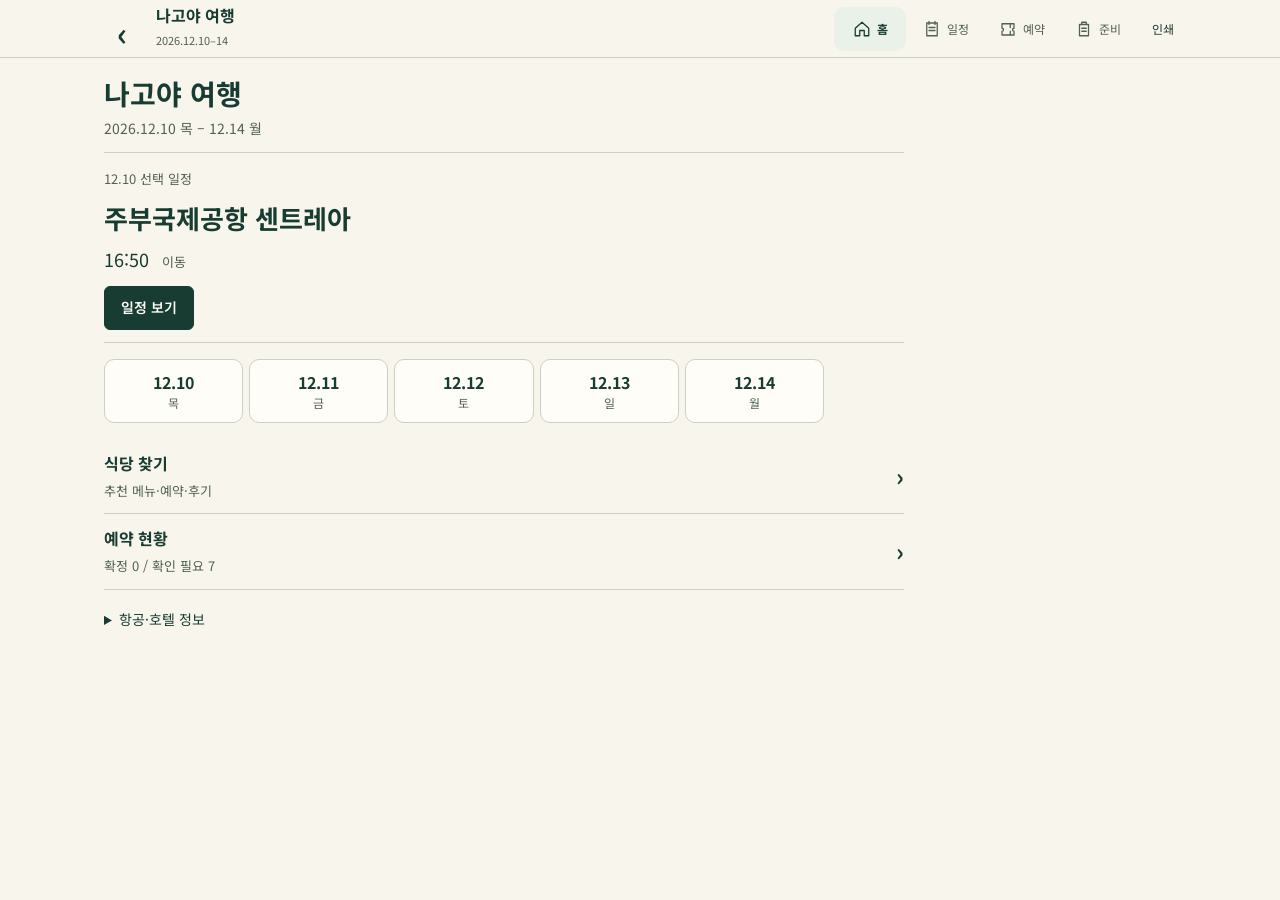
==== commit 6b491502: "Finalize Nagoya food stops and Sunday itinerary" ====
--- a/index.html
+++ b/index.html
@@ -1,7 +1,7 @@
 <!doctype html>
-<html lang="ko"><head><meta charset="utf-8"><meta name="viewport" content="width=device-width,initial-scale=1,viewport-fit=cover"><meta name="theme-color" content="#163d35"><meta name="description" content="2026년 12월 10~14일 나고야 여행 일정과 지도, 예약 기록."><title>나고야 여행 | 2026.12.10–14</title><link rel="stylesheet" href="vendor/leaflet/leaflet.css"><link rel="stylesheet" href="style.css?v=20261110-ab1"><link rel="stylesheet" href="controls.css?v=20261110-ab1"><link rel="stylesheet" href="ux.css?v=20261110-ab1"><link rel="stylesheet" href="travel.css?v=20261110-ab1"><link rel="stylesheet" href="components.css?v=20261110-ab1"><link rel="stylesheet" href="screen.css?v=20261110-ab1"><link rel="icon" href="favicon.ico?v=20261110-ab1" sizes="any"><link rel="icon" type="image/svg+xml" href="favicon.svg?v=20261110-ab1"><link rel="apple-touch-icon" sizes="180x180" href="icons/apple-touch-icon.png?v=20261110-ab1"><link rel="manifest" href="manifest.webmanifest?v=20261110-ab1"><meta name="apple-mobile-web-app-title" content="나고야 여행"><meta name="apple-mobile-web-app-capable" content="yes"></head>
+<html lang="ko"><head><meta charset="utf-8"><meta name="viewport" content="width=device-width,initial-scale=1,viewport-fit=cover"><meta name="theme-color" content="#163d35"><meta name="description" content="2026년 12월 10~14일 나고야 여행 일정과 지도, 예약 기록."><title>나고야 여행 | 2026.12.10–14</title><link rel="stylesheet" href="vendor/leaflet/leaflet.css"><link rel="stylesheet" href="style.css?v=20261110-food1"><link rel="stylesheet" href="controls.css?v=20261110-food1"><link rel="stylesheet" href="ux.css?v=20261110-food1"><link rel="stylesheet" href="travel.css?v=20261110-food1"><link rel="stylesheet" href="components.css?v=20261110-food1"><link rel="stylesheet" href="screen.css?v=20261110-food1"><link rel="icon" href="favicon.ico?v=20261110-food1" sizes="any"><link rel="icon" type="image/svg+xml" href="favicon.svg?v=20261110-food1"><link rel="apple-touch-icon" sizes="180x180" href="icons/apple-touch-icon.png?v=20261110-food1"><link rel="manifest" href="manifest.webmanifest?v=20261110-food1"><meta name="apple-mobile-web-app-title" content="나고야 여행"><meta name="apple-mobile-web-app-capable" content="yes"></head>
 <body><header class="top"><a class="brand" href="?page=home" aria-label="홈으로">‹</a><div class="app-heading"><h1 id="screen-title" tabindex="-1">나고야 여행</h1><span>2026.12.10–14</span></div><button id="print" aria-label="전체 일정 인쇄">인쇄</button><nav aria-label="주 메뉴"><button data-nav="today"><svg viewBox="0 0 24 24" aria-hidden="true"><path d="M3 11 12 3l9 8v10h-6v-7H9v7H3Z"/></svg>홈</button><button data-nav="plan"><svg viewBox="0 0 24 24" aria-hidden="true"><path d="M5 4h14v17H5ZM8 2v4m8-4v4M8 10h8m-8 4h8"/></svg>일정</button><button data-nav="reservations"><svg viewBox="0 0 24 24" aria-hidden="true"><path d="M4 5h16v6a2 2 0 0 0 0 4v5H4v-5a2 2 0 0 0 0-4Zm11 1v4m0 5v4"/></svg>예약</button><button data-nav="prepare"><svg viewBox="0 0 24 24" aria-hidden="true"><path d="M6 6h12v15H6Zm3 0V3h6v3M9 11h6m-6 4h6"/></svg>준비</button></nav></header>
 <main><section id="todaypanel" class="todaypanel" aria-label="다음 행동"></section><section id="reservation-summary" class="reservation-summary" aria-label="예약 기록 요약"></section><section id="plan" class="section"><div id="daytabs" class="daytabs" role="tablist" aria-label="날짜 선택"></div><div class="toolbar"><label><input type="checkbox" id="foodonly"> 식사만</label><label><input type="checkbox" id="optional" checked> 선택 포함</label></div><div id="daycontent" role="tabpanel" aria-live="polite"></div></section>
-<section id="reservations" class="section"><div class="sectionhead"><div><h2>예약 현황</h2></div></div><p class="sectionintro">외부에서 예약을 진행한 뒤 확정 연락과 티켓을 확인하고 기록하세요. 기록 변경은 실제 예약·취소를 실행하지 않습니다.</p><div id="reservation-plan"></div><div id="reservationstats" class="reservationstats" aria-live="polite"></div><div id="reservationlist" class="reservationgrid"></div></section><section id="food" class="section"><div class="sectionhead"><div><h2>식당 찾기</h2></div><p>식당명은 일본어로도 적어두었어요.<br>예약 방식은 매장별로 다릅니다.</p></div><details class="foodintro"><summary>예약·영업 정보 안내</summary><p>매장별 추천 메뉴와 방문 안내를 모았습니다. 영업시간은 방문 전에 매장 안내를 확인하세요.</p></details><div class="filters"><label class="search"><span class="searchlabel">맛집 검색</span><input id="search" type="search" placeholder="식당, 메뉴, 예약 방식 검색" aria-label="맛집 검색"></label><label class="reservelabel" for="reservefilter">예약 방식</label><select id="reservefilter" aria-label="예약 방식 필터"><option value="all">모든 예약 방식</option><option value="web">온라인 예약</option><option value="phone">전화 예약 / 문의</option><option value="walk">현장 대기</option></select></div><p id="foodcount" class="muted" role="status"></p><div id="restaurants" class="restaurants"></div></section>
-<section id="prepare" class="section"><div class="sectionhead"><div><h2>여행 준비</h2></div></div><div class="prep-shortcuts"><button class="btn btn-secondary" data-screen="food">식당 찾기</button><button class="btn btn-secondary" data-fieldmode>여행 모드 전환</button><a class="link-inline" href="guide.html" data-plan-guide>전체 일정 문서</a><button class="btn btn-secondary" data-export-itinerary>선택한 일정 JSON</button></div><div class="prepgrid"><details class="panel prep-panel"><summary>예약 체크리스트 <span id="progress"></span></summary><div id="checklist"></div><p class="muted">체크는 이 브라우저에만 저장됩니다. 예약 확인 항목은 위 예약 기록과 동일한 상태를 표시합니다.</p></details><details class="panel prep-panel"><summary>예산 메모 <small>성인 1인 / 엔</small></summary><dl class="budget"><div><dt>식사·카페 5일</dt><dd>¥22,000~32,000</dd></div><div><dt>교통 (공항 왕복 포함, 히다 별도)</dt><dd>¥5,000~7,000</dd></div><div><dt>일요일 외곽 교통·입장료</dt><dd>선택한 A/B 일정에서 확인</dd></div><div><dt>미라이타워 일반요금</dt><dd>¥1,300</dd></div></dl><p class="muted">항공·호텔·쇼핑 제외. 야간 타워 이벤트는 별도 요금일 수 있습니다. 실제 견적이 아닌 계획용 범위입니다.</p></details><details class="panel prep-panel"><summary>교통 & 숙소</summary><p>호텔: 愛知県名古屋市中区錦3-4-3<br>전화 <a href="tel:+81529635959">+81 52-963-5959</a><br>체크인 15:00 / 체크아웃 11:00. 월요일 아침은 캐리어를 객실에 둔 채 나갑니다.</p><p>도착일은 메이테츠 나고야에서 사쿠라도리선으로 환승합니다. 출국일은 히사야오도리에서 메이조선을 타고 가나야마에서 메이테츠 공항행으로 갈아탑니다. μSKY는 별도 지정석권이 필요합니다.</p><p>교통카드로 이동하고, 주말 패스는 실제 탑승 횟수와 비교 후 구매하세요. 메이테츠는 나고야 시영 지하철 패스 대상이 아닙니다.</p><a href="https://www.meitetsu.co.jp/train/centrair/guidance/index.html" target="_blank" rel="noopener">공항철도 공식 안내 </a></details><details class="panel prep-panel"><summary>날씨가 바뀌면</summary><p>일요일: 히다 운행 상황을 확인하고, 게로에서 비가 오면 강변 산책을 줄여 온천마을 카페와 대절탕 중심으로 움직입니다.</p><p>토요일: 오스 아케이드와 PARCO 실내 쇼핑을 활용하세요. B안은 일루미네이션 구간이 야외라 방한·방수 준비가 필요합니다.</p><p>코트·목도리·핫팩·보조배터리·동전지갑 준비. 12월 날씨 예보는 출발 직전에 다시 확인하세요. 한국과 일본은 시차가 없습니다.</p></details></div><article class="panel memo"><h3>나만의 여행 메모</h3><label for="memo">확정한 예약 시간, 사고 싶은 것, 바뀐 동선을 적어두세요.</label><textarea id="memo" maxlength="20000" rows="4" placeholder="예: 무츠미 12/11 17:30 예약 확정…"></textarea><small id="savestatus" aria-live="polite">이 브라우저에 자동 저장 / 개인정보는 적지 않는 것을 권장합니다.</small></article></section>
-<section id="backup" class="section"><div class="sectionhead"><div><h2>백업·복원</h2><p>이 기기의 브라우저에 저장됩니다. 다른 기기에는 자동 동기화되지 않습니다.</p></div></div><p>진행 상태·예약·메모·옵션을 JSON 파일로 보관하세요. 복원하면 이 기기의 기록을 덮어씁니다. 먼저 현재 데이터를 내보내는 것을 권장합니다.</p><div class="backupactions"><button id="exportbackup">JSON 백업 내보내기</button><button id="importbackup">백업 가져오기</button><button id="undolast">직전 변경 되돌리기</button><button id="resetdata">전체 기록 초기화</button><input id="backupfile" type="file" accept="application/json,.json" hidden></div><p id="backupfeedback" role="status"></p><p id="storagefeedback" class="important" role="status"></p><p id="networkstatus" class="muted" role="status"></p><p id="offlinestatus" class="muted"></p><p><a href="guide.html">JavaScript 없이 전체 일정 보기</a></p><div id="updateavailable" hidden><p>새 버전이 준비되었습니다. 브라우저 기록은 유지됩니다.</p><button id="applyupdate">새 버전 적용</button></div></section><section class="section sources"><details><summary>정보 출처와 계획의 전제 보기 <span>+</span></summary><div id="sources"></div><p>일정의 시각은 일본 현지 시간입니다. 항공 터미널과 출발 당일 교통편은 공식 안내에서 확인하세요.</p></details></section><noscript><section class="panel"><h2>여행 정보 보기</h2><p>날짜별 지도와 일정에는 JavaScript가 필요합니다. 브라우저에서 JavaScript를 켜거나 <a href="guide.html">전체 일정 문서</a>를 열어주세요.</p></section></noscript></main><div id="appstatus" class="appstatus" role="status" aria-live="polite" hidden></div><div id="printcontent" hidden></div><dialog id="confirmdialog" aria-labelledby="confirmtitle"><form method="dialog"><h2 id="confirmtitle">기록 변경 확인</h2><p id="confirmtext"></p><div class="dialogactions"><button value="cancel" autofocus>취소</button><button value="confirm">확인</button></div></form></dialog><script src="trip-details.js?v=20261110-ab1"></script><script src="data/itinerary.js?v=20261110-ab1"></script><script src="trip-data.js?v=20261110-ab1"></script><script src="map-locations.js?v=20261110-ab1"></script><script src="trip-state.js?v=20261110-ab1"></script><script src="ux.js?v=20261110-ab1"></script><script src="vendor/leaflet/leaflet.js"></script><script src="numbered-map.js?v=20261110-ab1"></script><script src="screen.js?v=20261110-ab1"></script><script src="app.js?v=20261110-ab1"></script></body></html>+<section id="reservations" class="section"><div class="sectionhead"><div><h2>예약 현황</h2></div></div><p class="sectionintro">외부에서 예약을 진행한 뒤 확정 연락과 티켓을 확인하고 기록하세요. 기록 변경은 실제 예약·취소를 실행하지 않습니다.</p><div id="reservationstats" class="reservationstats" aria-live="polite"></div><div id="reservationlist" class="reservationgrid"></div></section><section id="food" class="section"><div class="sectionhead"><div><h2>식당 찾기</h2></div><p>식당명은 일본어로도 적어두었어요.<br>예약 방식은 매장별로 다릅니다.</p></div><details class="foodintro"><summary>예약·영업 정보 안내</summary><p>매장별 추천 메뉴와 방문 안내를 모았습니다. 영업시간은 방문 전에 매장 안내를 확인하세요.</p></details><div class="filters"><label class="search"><span class="searchlabel">맛집 검색</span><input id="search" type="search" placeholder="식당, 메뉴, 예약 방식 검색" aria-label="맛집 검색"></label><label class="reservelabel" for="reservefilter">예약 방식</label><select id="reservefilter" aria-label="예약 방식 필터"><option value="all">모든 예약 방식</option><option value="web">온라인 예약</option><option value="phone">전화 예약 / 문의</option><option value="walk">현장 대기</option></select></div><p id="foodcount" class="muted" role="status"></p><div id="restaurants" class="restaurants"></div></section>
+<section id="prepare" class="section"><div class="sectionhead"><div><h2>여행 준비</h2></div></div><div class="prep-shortcuts"><button class="btn btn-secondary" data-screen="food">식당 찾기</button><button class="btn btn-secondary" data-fieldmode>여행 모드 전환</button><a class="link-inline" href="guide.html">전체 일정 문서</a><button class="btn btn-secondary" data-export-itinerary>일정 JSON</button></div><div class="prepgrid"><details class="panel prep-panel"><summary>예약 체크리스트 <span id="progress"></span></summary><div id="checklist"></div><p class="muted">체크는 이 브라우저에만 저장됩니다. 예약 확인 항목은 위 예약 기록과 동일한 상태를 표시합니다.</p></details><details class="panel prep-panel"><summary>예산 메모 <small>성인 1인 / 엔</small></summary><dl class="budget"><div><dt>식사·카페 5일</dt><dd>¥22,000~32,000</dd></div><div><dt>교통 (공항 왕복 포함)</dt><dd>¥5,000~7,000</dd></div><div><dt>일요일 외곽 교통·입장료</dt><dd>12/13 나바나노사토 일정에서 확인</dd></div><div><dt>미라이타워 12/11 야간</dt><dd>성인 ¥1,800</dd></div></dl><p class="muted">항공·호텔·쇼핑 제외. 실제 견적이 아닌 계획용 범위입니다.</p></details><details class="panel prep-panel"><summary>교통 & 숙소</summary><p>호텔: 愛知県名古屋市中区錦3-4-3<br>전화 <a href="tel:+81529635959">+81 52-963-5959</a><br>체크인 15:00 / 체크아웃 11:00. 월요일 아침은 캐리어를 객실에 둔 채 나갑니다.</p><p>도착일은 메이테츠 나고야에서 사쿠라도리선으로 환승합니다. 출국일은 히사야오도리에서 메이조선을 타고 가나야마에서 메이테츠 공항행으로 갈아탑니다. μSKY는 별도 지정석권이 필요합니다.</p><p>교통카드로 이동하고, 주말 패스는 실제 탑승 횟수와 비교 후 구매하세요. 메이테츠는 나고야 시영 지하철 패스 대상이 아닙니다.</p><a href="https://www.meitetsu.co.jp/train/centrair/guidance/index.html" target="_blank" rel="noopener">공항철도 공식 안내 </a></details><details class="panel prep-panel"><summary>날씨가 바뀌면</summary><p>일요일: 나바나노사토 일루미네이션은 야외라 방한·방수 준비가 필요합니다.</p><p>토요일: 오스 아케이드와 PARCO 실내 쇼핑을 활용하세요.</p><p>코트·목도리·핫팩·보조배터리·동전지갑 준비. 12월 날씨 예보는 출발 직전에 다시 확인하세요. 한국과 일본은 시차가 없습니다.</p></details></div><article class="panel memo"><h3>나만의 여행 메모</h3><label for="memo">확정한 예약 시간, 사고 싶은 것, 바뀐 동선을 적어두세요.</label><textarea id="memo" maxlength="20000" rows="4" placeholder="예: 무츠미 12/11 17:30 예약 확정…"></textarea><small id="savestatus" aria-live="polite">이 브라우저에 자동 저장 / 개인정보는 적지 않는 것을 권장합니다.</small></article></section>
+<section id="backup" class="section"><div class="sectionhead"><div><h2>백업·복원</h2><p>이 기기의 브라우저에 저장됩니다. 다른 기기에는 자동 동기화되지 않습니다.</p></div></div><p>진행 상태·예약·메모·옵션을 JSON 파일로 보관하세요. 복원하면 이 기기의 기록을 덮어씁니다. 먼저 현재 데이터를 내보내는 것을 권장합니다.</p><div class="backupactions"><button id="exportbackup">JSON 백업 내보내기</button><button id="importbackup">백업 가져오기</button><button id="undolast">직전 변경 되돌리기</button><button id="resetdata">전체 기록 초기화</button><input id="backupfile" type="file" accept="application/json,.json" hidden></div><p id="backupfeedback" role="status"></p><p id="storagefeedback" class="important" role="status"></p><p id="networkstatus" class="muted" role="status"></p><p id="offlinestatus" class="muted"></p><p><a href="guide.html">JavaScript 없이 전체 일정 보기</a></p><div id="updateavailable" hidden><p>새 버전이 준비되었습니다. 브라우저 기록은 유지됩니다.</p><button id="applyupdate">새 버전 적용</button></div></section><section class="section sources"><details><summary>정보 출처와 계획의 전제 보기 <span>+</span></summary><div id="sources"></div><p>일정의 시각은 일본 현지 시간입니다. 항공 터미널과 출발 당일 교통편은 공식 안내에서 확인하세요.</p></details></section><noscript><section class="panel"><h2>여행 정보 보기</h2><p>날짜별 지도와 일정에는 JavaScript가 필요합니다. 브라우저에서 JavaScript를 켜거나 <a href="guide.html">전체 일정 문서</a>를 열어주세요.</p></section></noscript></main><p id="asset-error" class="important" role="alert" hidden>일정 앱 파일을 불러오지 못했습니다. 화면을 새로고침하거나 <a href="guide.html">전체 일정 문서</a>를 열어주세요.</p><script>addEventListener('error',event=>{if(event.target instanceof HTMLScriptElement&&event.target.integrity)document.querySelector('#asset-error').hidden=false},true)</script><div id="appstatus" class="appstatus" role="status" aria-live="polite" hidden></div><div id="printcontent" hidden></div><dialog id="confirmdialog" aria-labelledby="confirmtitle"><form method="dialog"><h2 id="confirmtitle">기록 변경 확인</h2><p id="confirmtext"></p><div class="dialogactions"><button value="cancel" autofocus>취소</button><button value="confirm">확인</button></div></form></dialog><script src="trip-details.js?v=20261110-food1" integrity="sha256-SW3HIm5w6s4AEMY7hwAMXQAPe0MdXyBl56771hNjq7k="></script><script src="data/itinerary.js?v=20261110-food1" integrity="sha256-YVAikML5zmrzcUDdKM2O1qYCCKj7QkK2Ms5ZXp0kBSE="></script><script src="trip-data.js?v=20261110-food1" integrity="sha256-TzhvS+ujZet3CUoh2LwBujSHuGdKVGGVUxJ05GKQzLw="></script><script src="map-locations.js?v=20261110-food1" integrity="sha256-0Tw29FPT+POGx/WT6Mghniah6g/dmB2hsU6P+nEA99I="></script><script src="trip-state.js?v=20261110-food1" integrity="sha256-1x+tEZ7fbZgPWR1UA+d9I/yYoCXKEf+uY4Gnxe3Ewds="></script><script src="ux.js?v=20261110-food1" integrity="sha256-Jn3x5lB4Fd6fb0zRzZGQenWF0zUnNaVP18gI+fEgjUg="></script><script src="vendor/leaflet/leaflet.js"></script><script src="numbered-map.js?v=20261110-food1" integrity="sha256-cRU0wD84gf9Yst9KwHzTggVBV7NVwtNKRKjP9cK4tLk="></script><script src="screen.js?v=20261110-food1" integrity="sha256-2XxONqfTiKiA3wi8XfcdM+MCGG/YaM/fZifnTbc1dgU="></script><script src="app.js?v=20261110-food1" integrity="sha256-DWLVYArugvfw+F0bGfeE6K/SX7N0LL6Izh1Upi/vBo4="></script></body></html>
--- a/screen.css
+++ b/screen.css
@@ -8,19 +8,17 @@
 .top a:focus-visible,.top button:focus-visible,.route-place:focus-visible,.route-more:focus-visible{outline:3px solid var(--focus);outline-offset:-3px}
 .todaypanel{border:0;padding:16px 0;margin:0}.home-title h1{font:700 28px/1.4 var(--font-body);margin:0}.home-title p{font-size:14px;color:var(--muted);margin:4px 0 12px}.home-next{padding:12px 0;border-top:1px solid var(--line);border-bottom:1px solid var(--line)}.home-next>span{font-size:13px;color:var(--muted)}.home-next h2{font:700 22px/1.5 var(--font-body);margin:8px 0}.home-next>p{font-size:18px;margin:8px 0}.home-next>p span{font-size:13px;color:var(--muted);margin-left:8px}.home-next .action-group{margin:12px 0 0;gap:8px}
 .home-days{display:grid;grid-template-columns:repeat(5,minmax(0,1fr));grid-auto-rows:1fr;gap:6px;margin:16px 0}.home-days button{display:grid;grid-template-rows:auto auto;align-content:center;justify-items:center;gap:3px;min-width:0;min-height:64px;padding:8px 4px;border:1px solid var(--line);background:var(--white);border-radius:10px;white-space:nowrap}.home-days b{font-size:16px;line-height:1.25;font-variant-numeric:tabular-nums}.home-days small{font-size:12px;line-height:1.3;color:var(--muted)}.home-booking button{display:grid;grid-template-columns:minmax(0,1fr) auto;gap:4px;width:100%;text-align:left;border:0;border-bottom:1px solid var(--line);background:var(--clear);padding:12px 0}.home-booking strong{font-size:16px}.home-booking span{font-size:13px;color:var(--muted)}.home-booking b{grid-column:2;grid-row:1/3;align-self:center;font-size:24px}.travel-facts{font-size:14px;margin-top:8px}.travel-facts summary{cursor:pointer;min-height:44px;padding-block:10px}
-body[data-screen=plan] main{max-width:1120px;padding:0}.section#plan{padding:0;height:calc(100vh - var(--app-header) - var(--app-nav) - env(safe-area-inset-bottom));height:calc(100dvh - var(--app-header) - var(--app-nav) - env(safe-area-inset-bottom));min-height:440px}#daycontent{height:100%;min-height:0}.route-layout{height:100%;display:grid;grid-template-rows:var(--map-height,32%) minmax(0,1fr)}
+body[data-screen=plan] main{max-width:1120px;padding:0}.section#plan{padding:0;height:calc(100vh - var(--app-header) - var(--app-nav) - env(safe-area-inset-bottom));height:calc(100dvh - var(--app-header) - var(--app-nav) - env(safe-area-inset-bottom));min-height:440px}#daycontent{height:100%;min-height:0}.route-layout{height:100%;display:grid;grid-template-columns:minmax(0,1fr);grid-template-rows:var(--map-height,32%) minmax(0,1fr)}
 .mapstage{position:relative;min-height:0;isolation:isolate}.numberedmap{width:100%;height:100%;border:0;border-radius:0;background:var(--map-surface);position:relative;z-index:0;font-family:var(--font-body)}.mapstage .mapmodes{position:absolute;z-index:500;bottom:18px;right:12px;display:flex;gap:2px;background:var(--paper);padding:3px;border-radius:20px;box-shadow:var(--app-shadow)}.mapmodes button{min-height:36px;padding:5px 10px;border:0;border-radius:18px;font-size:12px;background:var(--clear);color:var(--ink)}.mapmodes button[aria-pressed=true]{background:var(--ink);color:var(--white)}#maploadstatus{position:absolute;top:0;right:0;left:50px;z-index:400;background:var(--paper);font-size:12px;margin:0;padding:0 8px}#maploadstatus:empty{display:none}.numberedmap .leaflet-control-zoom a{width:34px;height:34px;line-height:34px;font-size:23px}.numberedmap .leaflet-control-attribution{font-size:9px}
-.route-sheet{min-height:0;display:flex;flex-direction:column;background:var(--paper);border-radius:var(--app-radius) var(--app-radius) 0 0;margin-top:-12px;z-index:500;position:relative;overflow:clip}.sheet-handle{width:100%;height:32px;min-height:32px;flex-shrink:0;display:grid;place-items:center;border:0;background:var(--clear);padding:0;cursor:grab;touch-action:none}.sheet-handle>span{width:36px;height:4px;background:var(--line);border-radius:3px}.sheet-handle:active{cursor:grabbing}.daytabs{display:grid;grid-template-columns:repeat(5,minmax(0,1fr));gap:6px;background:var(--paper);padding:2px 16px 8px;position:static;border:0;min-height:0}.daytabs button{display:flex;flex-direction:column;justify-content:center;align-items:center;min-width:0;min-height:44px;border:1px solid var(--line);border-radius:24px;padding:5px 2px;color:var(--muted);background:var(--clear)}.daytabs button[aria-selected=true]{background:var(--ink);border-color:var(--ink);color:var(--white)}.daytabs small{font-size:10px;line-height:1.3}.daytabs b{font-size:14px;line-height:1.4}.daytabs span{display:none}
+.route-sheet{min-width:0;min-height:0;display:flex;flex-direction:column;background:var(--paper);border-radius:var(--app-radius) var(--app-radius) 0 0;margin-top:-12px;z-index:500;position:relative;overflow:clip}.sheet-handle{width:100%;height:32px;min-height:32px;flex-shrink:0;display:grid;place-items:center;border:0;background:var(--clear);padding:0;cursor:grab;touch-action:none}.sheet-handle>span{width:36px;height:4px;background:var(--line);border-radius:3px}.sheet-handle:active{cursor:grabbing}.daytabs{display:grid;grid-template-columns:repeat(5,minmax(0,1fr));gap:6px;background:var(--paper);padding:2px 16px 8px;position:static;border:0;min-height:0}.daytabs button{display:flex;flex-direction:column;justify-content:center;align-items:center;min-width:0;min-height:44px;border:1px solid var(--line);border-radius:24px;padding:5px 2px;color:var(--muted);background:var(--clear)}.daytabs button[aria-selected=true]{background:var(--ink);border-color:var(--ink);color:var(--white)}.daytabs small{font-size:10px;line-height:1.3}.daytabs b{font-size:14px;line-height:1.4}.daytabs span{display:none}
 .route-day-head{display:flex;align-items:center;gap:8px;justify-content:space-between;padding:4px 20px}.route-day-head h2{font:700 14px/1.5 var(--font-body);margin:0}.route-day-head h2>span{color:var(--muted);font-weight:400;margin-left:4px}.route-day-head>small{font-size:11px;color:var(--muted);white-space:nowrap}.toolbar{display:flex;gap:8px;flex-wrap:wrap;padding:0 20px 6px;align-items:center;border:0;font-size:12px}.toolbar label{display:inline-flex;align-items:center;gap:5px;min-height:36px;font-size:12px;white-space:nowrap}.toolbar input{width:16px;height:16px;margin:0;accent-color:var(--ink)}.toolbar>button{display:none}
-.plan-switch{display:grid;grid-template-columns:repeat(2,minmax(0,1fr));gap:6px;margin:8px 0}
-.route-sheet>.plan-switch{flex:none;margin:2px 16px 4px}
-.plan-switch .btn{min-height:44px;padding:5px 8px;font-size:12px;line-height:1.25;white-space:normal}
-.plan-switch .btn[aria-pressed=true]{background:var(--ink);color:var(--white);border-color:var(--ink)}
-.pin-visits{display:grid;gap:4px;max-height:150px;overflow:auto}
-.pin-visits .btn{justify-content:start;text-align:left;line-height:1.3;white-space:normal}
+.pin-choices{margin:0 0 8px;padding:8px 12px;border:1px solid var(--line);border-radius:12px;background:var(--white)}
+.pin-choices-heading{display:flex;align-items:center;justify-content:space-between;gap:8px}
+.pin-visits{display:grid;gap:4px}
+.pin-visits .btn{min-height:44px;justify-content:start;overflow-wrap:anywhere;text-align:left;line-height:1.3;white-space:normal}
 .reservation-archive{grid-column:1/-1}
 .route-scroll{overflow-y:auto;overscroll-behavior:contain;min-height:0;flex:1;scroll-padding:8px 0 20px;padding:4px 16px 24px;-webkit-overflow-scrolling:touch}.route-list{list-style:none;padding:0 0 0 12px;margin:0;position:relative}.route-list:before{content:"";position:absolute;top:20px;bottom:28px;left:26px;width:1px;background:var(--line)}.route-item{position:relative;display:grid;grid-template-columns:minmax(0,1fr) 44px;align-items:center;gap:0 4px;min-width:0;margin:0 0 10px;scroll-margin:8px;background:var(--white);border:1px solid var(--clear);border-radius:14px;box-shadow:var(--app-shadow)}.route-item.is-selected{border-color:var(--ink);background:var(--status-bg)}.route-item.is-skipped{opacity:.6}.route-place{display:flex;align-items:center;gap:12px;text-align:left;min-width:0;flex:1;border:0;background:var(--clear);color:var(--ink);padding:12px 0 12px 0;min-height:84px}.route-number{display:grid;place-items:center;border:3px solid var(--paper);border-radius:50%;background:var(--ink);color:var(--white);width:32px;height:32px;font-size:12px;font-weight:700;flex-shrink:0;margin-left:-7px;position:relative}.route-copy{display:block;min-width:0}.route-time{display:block;font-size:11px;color:var(--muted);line-height:1.4}.route-copy strong{display:block;font-size:15px;line-height:1.5;overflow-wrap:anywhere;margin:2px 0;font-weight:700}.route-copy>small{font-size:12px;color:var(--muted);display:block;line-height:1.6;overflow-wrap:anywhere}.route-more{align-self:stretch;flex-shrink:0;font-size:11px;border:0;background:var(--clear);color:var(--muted);padding:0 8px;min-width:44px;white-space:nowrap;border-radius:0 14px 14px 0}.route-more:active{background:var(--status-bg)}
-.selected-actions{flex-shrink:0;display:flex;align-items:center;justify-content:space-between;gap:12px;min-height:72px;border-top:1px solid var(--line);padding:10px 16px;background:var(--paper)}.selected-actions>div:first-child{min-width:0;flex:1}.selected-actions small{display:block;color:var(--muted);font-size:11px}.selected-actions small span{margin-left:8px}.selected-actions strong{display:block;font-size:13px;white-space:nowrap;overflow:hidden;text-overflow:ellipsis;max-width:100%}.selected-buttons{display:flex;gap:6px;flex-shrink:0}.selected-buttons .btn{font-size:12px;min-height:40px;padding:7px 12px;min-width:44px}
+.selected-actions{flex-shrink:0;display:flex;align-items:center;justify-content:space-between;gap:12px;min-height:72px;border-top:1px solid var(--line);padding:10px 16px;background:var(--paper)}.selected-actions>div:first-child{min-width:0;flex:1}.selected-actions small{display:block;color:var(--muted);font-size:11px}.selected-actions small span{margin-left:8px}.selected-actions strong{display:block;font-size:13px;white-space:nowrap;overflow:hidden;text-overflow:ellipsis;max-width:100%}.selected-buttons{display:flex;gap:6px;flex-shrink:0}.selected-buttons .btn{font-size:12px;min-height:44px;padding:7px 12px;min-width:44px}
 .numberpin.is-selected>span{animation:pin-emphasis 1.2s ease-out 2}
 .route-options{font-size:13px;margin-top:16px}.route-options summary{min-height:44px;cursor:pointer}.route-options p{line-height:1.7}.route-options button{margin-top:8px}.route-options label{display:block;margin:12px 0}
 #place-dialog{width:min(720px,100%);max-width:100%;height:auto;max-height:72vh;max-height:72dvh;position:fixed;inset:auto 0 0;margin:0 auto;padding:0;border:0;border-radius:22px 22px 0 0;background:var(--paper);color:var(--ink);box-shadow:var(--app-shadow);overflow:clip}#place-dialog[open]{display:flex;flex-direction:column}#place-dialog::backdrop{background:var(--app-scrim)}.place-dialog-top{display:flex;justify-content:flex-end;border-bottom:1px solid var(--line);padding:4px 16px;flex-shrink:0}.place-dialog-top button{border:0;min-height:44px;background:var(--clear);font-size:14px;color:var(--ink);padding:4px 12px}.place-body{overflow:auto;overscroll-behavior:contain;min-height:0;flex:1;padding:16px 20px 24px}.place-body h2{font:700 23px/1.5 var(--font-body);margin:0 0 8px}.place-jp{font-size:13px;color:var(--muted);margin:4px 0;overflow-wrap:anywhere}.place-meta{font-size:13px;color:var(--muted)}.place-tools{display:flex;align-items:end;gap:12px;flex-wrap:wrap;margin:12px 0}.place-tools label{display:grid;gap:6px;font-size:12px}.place-tools select,.segment-routes select{font-size:16px;min-height:44px;border:1px solid var(--line);background:var(--white);border-radius:8px;padding:8px;color:var(--ink);max-width:100%}.place-body>p,.place-body>ul{font-size:14px;line-height:1.8}.place-body .staytime{display:none}.place-body .detail>p{font-size:14px}.place-footer{padding:12px 24px calc(12px + env(safe-area-inset-bottom));border-top:1px solid var(--line);flex-shrink:0;background:var(--paper)}.place-footer .btn{width:100%}.segment-routes{margin-top:24px;border-top:1px solid var(--line);padding-top:12px;font-size:14px}.segment-routes summary{min-height:44px;cursor:pointer}.segment-routes label{display:grid;gap:6px;margin-bottom:12px}.shop-guide{font-size:14px;padding-top:16px;margin-top:16px;border-top:1px solid var(--line)}.shop-guide h3{font-size:18px;margin:8px 0}.shop-guide dl{display:grid;grid-template-columns:40px minmax(0,1fr);gap:8px}.shop-guide dd{margin:0;overflow-wrap:anywhere}.shop-guide small{font-size:11px;color:var(--muted)}
@@ -45,4 +43,4 @@
 .area-choices{grid-column:1/-1;min-width:0;border-top:1px solid var(--line);margin:0 12px 0 24px;font-size:13px}.area-choices>summary{display:flex;align-items:center;justify-content:space-between;gap:8px;min-height:54px;padding:8px 0;cursor:pointer;list-style:none}.area-choices>summary::-webkit-details-marker,.area-option>summary::-webkit-details-marker{display:none}.area-choices>summary>span:first-child{min-width:0;flex:1}.area-choices b{display:block;font-size:12px;line-height:1.5;font-weight:500}.area-choices b>small{color:var(--muted);font-size:11px;margin-left:4px}.area-preview{display:block;font-size:11px;color:var(--muted);white-space:nowrap;overflow:hidden;text-overflow:ellipsis;line-height:1.6;margin-top:2px}.choice-chevron{font-size:22px;color:var(--muted);flex-shrink:0;line-height:1}.area-choices[open]>summary>.choice-chevron,.area-option[open]>summary>.choice-chevron{transform:rotate(90deg)}.area-content{padding:0 0 12px}.area-intro{font-size:12px;color:var(--muted);line-height:1.7;margin:0 0 8px}.area-option-list{list-style:none;padding:0;margin:0}.area-option-list>li+li{border-top:1px solid var(--line)}.area-option>summary{display:flex;align-items:center;gap:8px;min-height:62px;padding:10px 0;cursor:pointer;list-style:none}.choice-category{font-size:10px;line-height:1.4;background:var(--status-bg);color:var(--ink);border-radius:5px;padding:4px 5px;flex-shrink:0;min-width:32px;text-align:center}.choice-name{display:block;min-width:0;flex:1}.choice-name>strong{display:block;font-size:13px;line-height:1.5;overflow-wrap:anywhere}.choice-name>small{display:block;font-size:11px;color:var(--muted);line-height:1.6;margin-top:2px}.choice-detail{padding:0 0 12px 0;min-width:0}.choice-detail .info-rows>div{grid-template-columns:54px minmax(0,1fr);gap:8px}.choice-detail .info-rows dd{font-size:12px}.choice-detail .info-rows dt{font-size:11px}.choice-detail h4{font-size:12px;margin:12px 0 6px}.choice-detail .info-bullets{font-size:12px}.choice-tip{font-size:12px;margin:12px 0 4px;line-height:1.7}.choice-actions{display:flex;align-items:center;gap:8px 12px;flex-wrap:wrap;margin-top:8px}.choice-actions .btn{min-height:40px;font-size:12px;padding:7px 12px}.choice-actions>a:not(.btn){font-size:12px;min-height:40px;display:inline-flex;align-items:center}.choice-checked{display:block;font-size:10px;color:var(--muted);margin-top:6px}.place-body>.area-choices{margin:16px 0}.place-body>.area-choices>summary{min-height:54px}.area-choices summary:focus-visible{outline:2px solid var(--focus);outline-offset:2px}.area-choices .link-inline[target=_blank]:after{content:''}
 
 /* Place details stay with their itinerary row, without a full-screen overlay. */
-.inline-stop-detail{grid-column:1/-1;border-top:1px solid var(--line);padding:12px 12px 16px;margin:0 4px 0 20px;min-width:0;font-size:13px}.inline-jp{font-size:12px;color:var(--muted);margin:0 0 8px;overflow-wrap:anywhere}.inline-stop-detail .activity-list>li{grid-template-columns:minmax(0,1fr);gap:8px}.inline-stop-detail .activity-list label{display:flex;align-items:center;justify-content:space-between;gap:8px}.inline-stop-detail .activity-list select{max-width:140px;min-height:44px}.inline-stop-detail .activity-list b{font-size:12px}.inline-stop-detail .activity-list span{font-size:13px;line-height:1.6}.inline-experience h4,.inline-section h4{font-size:13px;margin:12px 0 8px}.inline-stop-detail .info-bullets{font-size:12px}.inline-section{border-top:1px solid var(--line);margin-top:12px;font-size:13px}.inline-section>summary{min-height:44px;display:flex;align-items:center;cursor:pointer;font-size:12px;gap:8px}.inline-section>summary:after{content:'＋';margin-left:auto;color:var(--muted)}.inline-section[open]>summary:after{content:'−'}.inline-section .info-rows>div{grid-template-columns:minmax(0,1fr);gap:4px}.inline-section .info-rows dd{font-size:12px}.inline-section>section>p{font-size:12px;line-height:1.8}.inline-section .info-section>h3{font-size:13px}.inline-reservation{display:grid;gap:8px;padding:12px 0;font-size:12px}.inline-reservation .btn{justify-self:start}.segment-options label{display:grid;gap:6px;margin-bottom:12px;font-size:12px}.segment-options select{min-height:44px;width:100%;min-width:0;max-width:100%;font-size:16px;background:var(--white);color:var(--ink);border:1px solid var(--line);border-radius:6px;padding:8px}.area-filters{display:flex;flex-wrap:wrap;gap:6px;margin-bottom:8px}.area-filters button{min-height:44px;font-size:11px;padding:6px 10px;border:1px solid var(--line);border-radius:18px;background:var(--clear);color:var(--muted)}.area-filters button[aria-pressed=true]{background:var(--ink);color:var(--white);border-color:var(--ink)}.area-filters button:focus-visible{outline:2px solid var(--focus);outline-offset:2px}.place-description{font-size:14px;color:var(--muted);line-height:1.8}.place-body>.activity-list>li{grid-template-columns:minmax(0,1fr)}
+.inline-stop-detail{grid-column:1/-1;border-top:1px solid var(--line);padding:12px 12px 16px;margin:0 4px 0 20px;min-width:0;font-size:13px}.inline-jp{font-size:12px;color:var(--muted);margin:0 0 8px;overflow-wrap:anywhere}.inline-stop-detail .activity-list>li{grid-template-columns:minmax(0,1fr);gap:8px}.inline-stop-detail .activity-list label{display:flex;align-items:center;justify-content:space-between;gap:8px}.inline-stop-detail .activity-list select{max-width:140px;min-height:44px}.inline-stop-detail .activity-list b{font-size:12px}.inline-stop-detail .activity-list span{font-size:13px;line-height:1.6}.inline-experience h4,.inline-section h4{font-size:13px;margin:12px 0 8px}.inline-stop-detail .info-bullets{font-size:12px}.inline-section{border-top:1px solid var(--line);margin-top:12px;font-size:13px}.inline-section>summary{min-height:44px;display:flex;align-items:center;cursor:pointer;font-size:12px;gap:8px}.inline-section>summary:after{content:'＋';margin-left:auto;color:var(--muted)}.inline-section[open]>summary:after{content:'−'}.inline-section .info-rows>div{grid-template-columns:minmax(0,1fr);gap:4px}.inline-section .info-rows dd{min-width:0;overflow-wrap:anywhere;font-size:12px}.inline-section>section>p{font-size:12px;line-height:1.8}.inline-section .info-section>h3{font-size:13px}.inline-reservation{display:grid;gap:8px;padding:12px 0;font-size:12px}.inline-reservation .btn{justify-self:start}.segment-options label{display:grid;gap:6px;margin-bottom:12px;font-size:12px}.segment-options select{min-height:44px;width:100%;min-width:0;max-width:100%;font-size:16px;background:var(--white);color:var(--ink);border:1px solid var(--line);border-radius:6px;padding:8px}.area-filters{display:flex;flex-wrap:wrap;gap:6px;margin-bottom:8px}.area-filters button{min-height:44px;font-size:11px;padding:6px 10px;border:1px solid var(--line);border-radius:18px;background:var(--clear);color:var(--muted)}.area-filters button[aria-pressed=true]{background:var(--ink);color:var(--white);border-color:var(--ink)}.area-filters button:focus-visible{outline:2px solid var(--focus);outline-offset:2px}.place-description{font-size:14px;color:var(--muted);line-height:1.8}.place-body>.activity-list>li{grid-template-columns:minmax(0,1fr)}
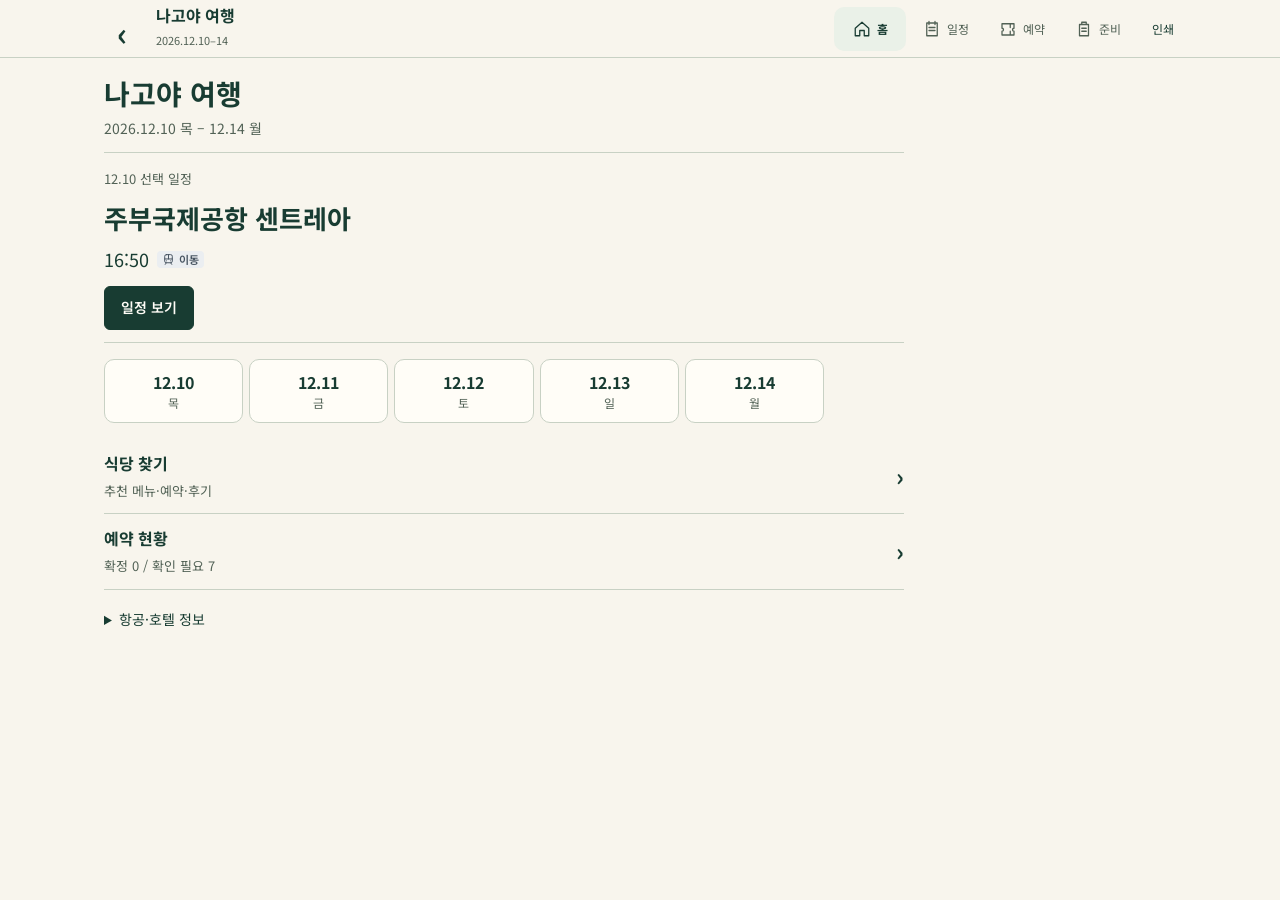
==== commit d58896a8: "Distinguish Nagoya itinerary categories" ====
--- a/index.html
+++ b/index.html
@@ -1,7 +1,7 @@
 <!doctype html>
-<html lang="ko"><head><meta charset="utf-8"><meta name="viewport" content="width=device-width,initial-scale=1,viewport-fit=cover"><meta name="theme-color" content="#163d35"><meta name="description" content="2026년 12월 10~14일 나고야 여행 일정과 지도, 예약 기록."><title>나고야 여행 | 2026.12.10–14</title><link rel="stylesheet" href="vendor/leaflet/leaflet.css"><link rel="stylesheet" href="style.css?v=20261110-food1"><link rel="stylesheet" href="controls.css?v=20261110-food1"><link rel="stylesheet" href="ux.css?v=20261110-food1"><link rel="stylesheet" href="travel.css?v=20261110-food1"><link rel="stylesheet" href="components.css?v=20261110-food1"><link rel="stylesheet" href="screen.css?v=20261110-food1"><link rel="icon" href="favicon.ico?v=20261110-food1" sizes="any"><link rel="icon" type="image/svg+xml" href="favicon.svg?v=20261110-food1"><link rel="apple-touch-icon" sizes="180x180" href="icons/apple-touch-icon.png?v=20261110-food1"><link rel="manifest" href="manifest.webmanifest?v=20261110-food1"><meta name="apple-mobile-web-app-title" content="나고야 여행"><meta name="apple-mobile-web-app-capable" content="yes"></head>
+<html lang="ko"><head><meta charset="utf-8"><meta name="viewport" content="width=device-width,initial-scale=1,viewport-fit=cover"><meta name="theme-color" content="#163d35"><meta name="description" content="2026년 12월 10~14일 나고야 여행 일정과 지도, 예약 기록."><title>나고야 여행 | 2026.12.10–14</title><link rel="stylesheet" href="vendor/leaflet/leaflet.css"><link rel="stylesheet" href="style.css?v=20261110-category1"><link rel="stylesheet" href="controls.css?v=20261110-category1"><link rel="stylesheet" href="ux.css?v=20261110-category1"><link rel="stylesheet" href="travel.css?v=20261110-category1"><link rel="stylesheet" href="components.css?v=20261110-category1"><link rel="stylesheet" href="screen.css?v=20261110-category1"><link rel="icon" href="favicon.ico?v=20261110-category1" sizes="any"><link rel="icon" type="image/svg+xml" href="favicon.svg?v=20261110-category1"><link rel="apple-touch-icon" sizes="180x180" href="icons/apple-touch-icon.png?v=20261110-category1"><link rel="manifest" href="manifest.webmanifest?v=20261110-category1"><meta name="apple-mobile-web-app-title" content="나고야 여행"><meta name="apple-mobile-web-app-capable" content="yes"></head>
 <body><header class="top"><a class="brand" href="?page=home" aria-label="홈으로">‹</a><div class="app-heading"><h1 id="screen-title" tabindex="-1">나고야 여행</h1><span>2026.12.10–14</span></div><button id="print" aria-label="전체 일정 인쇄">인쇄</button><nav aria-label="주 메뉴"><button data-nav="today"><svg viewBox="0 0 24 24" aria-hidden="true"><path d="M3 11 12 3l9 8v10h-6v-7H9v7H3Z"/></svg>홈</button><button data-nav="plan"><svg viewBox="0 0 24 24" aria-hidden="true"><path d="M5 4h14v17H5ZM8 2v4m8-4v4M8 10h8m-8 4h8"/></svg>일정</button><button data-nav="reservations"><svg viewBox="0 0 24 24" aria-hidden="true"><path d="M4 5h16v6a2 2 0 0 0 0 4v5H4v-5a2 2 0 0 0 0-4Zm11 1v4m0 5v4"/></svg>예약</button><button data-nav="prepare"><svg viewBox="0 0 24 24" aria-hidden="true"><path d="M6 6h12v15H6Zm3 0V3h6v3M9 11h6m-6 4h6"/></svg>준비</button></nav></header>
 <main><section id="todaypanel" class="todaypanel" aria-label="다음 행동"></section><section id="reservation-summary" class="reservation-summary" aria-label="예약 기록 요약"></section><section id="plan" class="section"><div id="daytabs" class="daytabs" role="tablist" aria-label="날짜 선택"></div><div class="toolbar"><label><input type="checkbox" id="foodonly"> 식사만</label><label><input type="checkbox" id="optional" checked> 선택 포함</label></div><div id="daycontent" role="tabpanel" aria-live="polite"></div></section>
 <section id="reservations" class="section"><div class="sectionhead"><div><h2>예약 현황</h2></div></div><p class="sectionintro">외부에서 예약을 진행한 뒤 확정 연락과 티켓을 확인하고 기록하세요. 기록 변경은 실제 예약·취소를 실행하지 않습니다.</p><div id="reservationstats" class="reservationstats" aria-live="polite"></div><div id="reservationlist" class="reservationgrid"></div></section><section id="food" class="section"><div class="sectionhead"><div><h2>식당 찾기</h2></div><p>식당명은 일본어로도 적어두었어요.<br>예약 방식은 매장별로 다릅니다.</p></div><details class="foodintro"><summary>예약·영업 정보 안내</summary><p>매장별 추천 메뉴와 방문 안내를 모았습니다. 영업시간은 방문 전에 매장 안내를 확인하세요.</p></details><div class="filters"><label class="search"><span class="searchlabel">맛집 검색</span><input id="search" type="search" placeholder="식당, 메뉴, 예약 방식 검색" aria-label="맛집 검색"></label><label class="reservelabel" for="reservefilter">예약 방식</label><select id="reservefilter" aria-label="예약 방식 필터"><option value="all">모든 예약 방식</option><option value="web">온라인 예약</option><option value="phone">전화 예약 / 문의</option><option value="walk">현장 대기</option></select></div><p id="foodcount" class="muted" role="status"></p><div id="restaurants" class="restaurants"></div></section>
 <section id="prepare" class="section"><div class="sectionhead"><div><h2>여행 준비</h2></div></div><div class="prep-shortcuts"><button class="btn btn-secondary" data-screen="food">식당 찾기</button><button class="btn btn-secondary" data-fieldmode>여행 모드 전환</button><a class="link-inline" href="guide.html">전체 일정 문서</a><button class="btn btn-secondary" data-export-itinerary>일정 JSON</button></div><div class="prepgrid"><details class="panel prep-panel"><summary>예약 체크리스트 <span id="progress"></span></summary><div id="checklist"></div><p class="muted">체크는 이 브라우저에만 저장됩니다. 예약 확인 항목은 위 예약 기록과 동일한 상태를 표시합니다.</p></details><details class="panel prep-panel"><summary>예산 메모 <small>성인 1인 / 엔</small></summary><dl class="budget"><div><dt>식사·카페 5일</dt><dd>¥22,000~32,000</dd></div><div><dt>교통 (공항 왕복 포함)</dt><dd>¥5,000~7,000</dd></div><div><dt>일요일 외곽 교통·입장료</dt><dd>12/13 나바나노사토 일정에서 확인</dd></div><div><dt>미라이타워 12/11 야간</dt><dd>성인 ¥1,800</dd></div></dl><p class="muted">항공·호텔·쇼핑 제외. 실제 견적이 아닌 계획용 범위입니다.</p></details><details class="panel prep-panel"><summary>교통 & 숙소</summary><p>호텔: 愛知県名古屋市中区錦3-4-3<br>전화 <a href="tel:+81529635959">+81 52-963-5959</a><br>체크인 15:00 / 체크아웃 11:00. 월요일 아침은 캐리어를 객실에 둔 채 나갑니다.</p><p>도착일은 메이테츠 나고야에서 사쿠라도리선으로 환승합니다. 출국일은 히사야오도리에서 메이조선을 타고 가나야마에서 메이테츠 공항행으로 갈아탑니다. μSKY는 별도 지정석권이 필요합니다.</p><p>교통카드로 이동하고, 주말 패스는 실제 탑승 횟수와 비교 후 구매하세요. 메이테츠는 나고야 시영 지하철 패스 대상이 아닙니다.</p><a href="https://www.meitetsu.co.jp/train/centrair/guidance/index.html" target="_blank" rel="noopener">공항철도 공식 안내 </a></details><details class="panel prep-panel"><summary>날씨가 바뀌면</summary><p>일요일: 나바나노사토 일루미네이션은 야외라 방한·방수 준비가 필요합니다.</p><p>토요일: 오스 아케이드와 PARCO 실내 쇼핑을 활용하세요.</p><p>코트·목도리·핫팩·보조배터리·동전지갑 준비. 12월 날씨 예보는 출발 직전에 다시 확인하세요. 한국과 일본은 시차가 없습니다.</p></details></div><article class="panel memo"><h3>나만의 여행 메모</h3><label for="memo">확정한 예약 시간, 사고 싶은 것, 바뀐 동선을 적어두세요.</label><textarea id="memo" maxlength="20000" rows="4" placeholder="예: 무츠미 12/11 17:30 예약 확정…"></textarea><small id="savestatus" aria-live="polite">이 브라우저에 자동 저장 / 개인정보는 적지 않는 것을 권장합니다.</small></article></section>
-<section id="backup" class="section"><div class="sectionhead"><div><h2>백업·복원</h2><p>이 기기의 브라우저에 저장됩니다. 다른 기기에는 자동 동기화되지 않습니다.</p></div></div><p>진행 상태·예약·메모·옵션을 JSON 파일로 보관하세요. 복원하면 이 기기의 기록을 덮어씁니다. 먼저 현재 데이터를 내보내는 것을 권장합니다.</p><div class="backupactions"><button id="exportbackup">JSON 백업 내보내기</button><button id="importbackup">백업 가져오기</button><button id="undolast">직전 변경 되돌리기</button><button id="resetdata">전체 기록 초기화</button><input id="backupfile" type="file" accept="application/json,.json" hidden></div><p id="backupfeedback" role="status"></p><p id="storagefeedback" class="important" role="status"></p><p id="networkstatus" class="muted" role="status"></p><p id="offlinestatus" class="muted"></p><p><a href="guide.html">JavaScript 없이 전체 일정 보기</a></p><div id="updateavailable" hidden><p>새 버전이 준비되었습니다. 브라우저 기록은 유지됩니다.</p><button id="applyupdate">새 버전 적용</button></div></section><section class="section sources"><details><summary>정보 출처와 계획의 전제 보기 <span>+</span></summary><div id="sources"></div><p>일정의 시각은 일본 현지 시간입니다. 항공 터미널과 출발 당일 교통편은 공식 안내에서 확인하세요.</p></details></section><noscript><section class="panel"><h2>여행 정보 보기</h2><p>날짜별 지도와 일정에는 JavaScript가 필요합니다. 브라우저에서 JavaScript를 켜거나 <a href="guide.html">전체 일정 문서</a>를 열어주세요.</p></section></noscript></main><p id="asset-error" class="important" role="alert" hidden>일정 앱 파일을 불러오지 못했습니다. 화면을 새로고침하거나 <a href="guide.html">전체 일정 문서</a>를 열어주세요.</p><script>addEventListener('error',event=>{if(event.target instanceof HTMLScriptElement&&event.target.integrity)document.querySelector('#asset-error').hidden=false},true)</script><div id="appstatus" class="appstatus" role="status" aria-live="polite" hidden></div><div id="printcontent" hidden></div><dialog id="confirmdialog" aria-labelledby="confirmtitle"><form method="dialog"><h2 id="confirmtitle">기록 변경 확인</h2><p id="confirmtext"></p><div class="dialogactions"><button value="cancel" autofocus>취소</button><button value="confirm">확인</button></div></form></dialog><script src="trip-details.js?v=20261110-food1" integrity="sha256-SW3HIm5w6s4AEMY7hwAMXQAPe0MdXyBl56771hNjq7k="></script><script src="data/itinerary.js?v=20261110-food1" integrity="sha256-YVAikML5zmrzcUDdKM2O1qYCCKj7QkK2Ms5ZXp0kBSE="></script><script src="trip-data.js?v=20261110-food1" integrity="sha256-TzhvS+ujZet3CUoh2LwBujSHuGdKVGGVUxJ05GKQzLw="></script><script src="map-locations.js?v=20261110-food1" integrity="sha256-0Tw29FPT+POGx/WT6Mghniah6g/dmB2hsU6P+nEA99I="></script><script src="trip-state.js?v=20261110-food1" integrity="sha256-1x+tEZ7fbZgPWR1UA+d9I/yYoCXKEf+uY4Gnxe3Ewds="></script><script src="ux.js?v=20261110-food1" integrity="sha256-Jn3x5lB4Fd6fb0zRzZGQenWF0zUnNaVP18gI+fEgjUg="></script><script src="vendor/leaflet/leaflet.js"></script><script src="numbered-map.js?v=20261110-food1" integrity="sha256-cRU0wD84gf9Yst9KwHzTggVBV7NVwtNKRKjP9cK4tLk="></script><script src="screen.js?v=20261110-food1" integrity="sha256-2XxONqfTiKiA3wi8XfcdM+MCGG/YaM/fZifnTbc1dgU="></script><script src="app.js?v=20261110-food1" integrity="sha256-DWLVYArugvfw+F0bGfeE6K/SX7N0LL6Izh1Upi/vBo4="></script></body></html>
+<section id="backup" class="section"><div class="sectionhead"><div><h2>백업·복원</h2><p>이 기기의 브라우저에 저장됩니다. 다른 기기에는 자동 동기화되지 않습니다.</p></div></div><p>진행 상태·예약·메모·옵션을 JSON 파일로 보관하세요. 복원하면 이 기기의 기록을 덮어씁니다. 먼저 현재 데이터를 내보내는 것을 권장합니다.</p><div class="backupactions"><button id="exportbackup">JSON 백업 내보내기</button><button id="importbackup">백업 가져오기</button><button id="undolast">직전 변경 되돌리기</button><button id="resetdata">전체 기록 초기화</button><input id="backupfile" type="file" accept="application/json,.json" hidden></div><p id="backupfeedback" role="status"></p><p id="storagefeedback" class="important" role="status"></p><p id="networkstatus" class="muted" role="status"></p><p id="offlinestatus" class="muted"></p><p><a href="guide.html">JavaScript 없이 전체 일정 보기</a></p><div id="updateavailable" hidden><p>새 버전이 준비되었습니다. 브라우저 기록은 유지됩니다.</p><button id="applyupdate">새 버전 적용</button></div></section><section class="section sources"><details><summary>정보 출처와 계획의 전제 보기 <span>+</span></summary><div id="sources"></div><p>일정의 시각은 일본 현지 시간입니다. 항공 터미널과 출발 당일 교통편은 공식 안내에서 확인하세요.</p></details></section><noscript><section class="panel"><h2>여행 정보 보기</h2><p>날짜별 지도와 일정에는 JavaScript가 필요합니다. 브라우저에서 JavaScript를 켜거나 <a href="guide.html">전체 일정 문서</a>를 열어주세요.</p></section></noscript></main><p id="asset-error" class="important" role="alert" hidden>일정 앱 파일을 불러오지 못했습니다. 화면을 새로고침하거나 <a href="guide.html">전체 일정 문서</a>를 열어주세요.</p><script>addEventListener('error',event=>{if(event.target instanceof HTMLScriptElement&&event.target.integrity)document.querySelector('#asset-error').hidden=false},true)</script><div id="appstatus" class="appstatus" role="status" aria-live="polite" hidden></div><div id="printcontent" hidden></div><dialog id="confirmdialog" aria-labelledby="confirmtitle"><form method="dialog"><h2 id="confirmtitle">기록 변경 확인</h2><p id="confirmtext"></p><div class="dialogactions"><button value="cancel" autofocus>취소</button><button value="confirm">확인</button></div></form></dialog><script src="trip-details.js?v=20261110-category1" integrity="sha256-SW3HIm5w6s4AEMY7hwAMXQAPe0MdXyBl56771hNjq7k="></script><script src="data/itinerary.js?v=20261110-category1" integrity="sha256-YVAikML5zmrzcUDdKM2O1qYCCKj7QkK2Ms5ZXp0kBSE="></script><script src="trip-data.js?v=20261110-category1" integrity="sha256-kPmsIwAqy/9nmA3eYO5qU+e4jIfm6hThn+Bd5ryfqco="></script><script src="map-locations.js?v=20261110-category1" integrity="sha256-0Tw29FPT+POGx/WT6Mghniah6g/dmB2hsU6P+nEA99I="></script><script src="trip-state.js?v=20261110-category1" integrity="sha256-1x+tEZ7fbZgPWR1UA+d9I/yYoCXKEf+uY4Gnxe3Ewds="></script><script src="ux.js?v=20261110-category1" integrity="sha256-Jn3x5lB4Fd6fb0zRzZGQenWF0zUnNaVP18gI+fEgjUg="></script><script src="vendor/leaflet/leaflet.js"></script><script src="numbered-map.js?v=20261110-category1" integrity="sha256-NlUyJFnqUmLCrTgmAevQ//KNUEk50UgR7BgQd/J136o="></script><script src="screen.js?v=20261110-category1" integrity="sha256-on/CHp3qdxSSGv+pMG/Lq/CgUnY9uJ6+Frg4jJAyPZw="></script><script src="app.js?v=20261110-category1" integrity="sha256-sjFdRASdDudMPLy/sySUJnLwksqjSJ21qUQmflyKgrw="></script></body></html>
--- a/components.css
+++ b/components.css
@@ -4,6 +4,62 @@
 
 
 
+
+/* Keep the activity accent, badge background and legible ink separate. */
+[data-category="meal"] {
+ --category-accent:#c57257; --category-tint:#faece6; --category-ink:#843d2a;
+}
+[data-category="shopping"] {
+ --category-accent:#6485c0; --category-tint:#eaf0fa; --category-ink:#375782;
+}
+[data-category="sight"] {
+ --category-accent:#3e8a76; --category-tint:#e5f2ed; --category-ink:#2d6758;
+}
+[data-category="transit"] {
+ --category-accent:#7c8793; --category-tint:#ebeef1; --category-ink:#465360;
+}
+[data-category="rest"] {
+ --category-accent:#9a74ac; --category-tint:#f1eaf6; --category-ink:#674779;
+}
+[data-category="lodging"] {
+ --category-accent:#a98040; --category-tint:#f7f0e1; --category-ink:#725626;
+}
+.category-edge{position:relative}
+.category-edge::before {
+ content:"";
+ position:absolute;
+ inset-block:9px;
+ inset-inline-start:0;
+ width:3px;
+ border-radius:3px;
+ background:var(--category-accent,var(--muted));
+ pointer-events:none;
+}
+.category-edge.is-skipped::before{opacity:.6}
+.category-badge,.optional-label {
+ display:inline-flex;
+ align-items:center;
+ gap:4px;
+ border-radius:4px;
+ padding:2px 5px;
+ font-size:11px;
+ font-weight:600;
+ line-height:1.25;
+ white-space:nowrap;
+}
+.category-badge{color:var(--category-ink,var(--muted));background:var(--category-tint,var(--paper))}
+.category-badge svg {
+ width:13px;
+ height:13px;
+ flex:none;
+ fill:none;
+ stroke:currentColor;
+ stroke-width:1.8;
+ stroke-linecap:round;
+ stroke-linejoin:round;
+}
+.optional-label{color:var(--ink);background:var(--paper);box-shadow:inset 0 0 0 1px var(--line)}
+.print-event-meta .category-badge{margin-inline-end:4px}
 
 .btn,.action-group .btn{display:inline-flex;align-items:center;justify-content:center;gap:8px;min-height:44px;min-width:44px;padding:10px 16px;border:1px solid var(--line);border-radius:var(--control-radius);font:inherit;font-size:14px;font-weight:500;line-height:1.5;text-align:center;white-space:normal;text-decoration:none;cursor:pointer;box-sizing:border-box;color:var(--ink);background:var(--white)}
 .btn.btn-primary{background:var(--ink);border-color:var(--ink);color:var(--white);font-weight:600}.btn.btn-secondary{background:var(--paper);border-color:var(--muted);color:var(--ink)}.btn.btn-quiet{border-color:var(--clear);background:var(--clear);color:var(--ink);text-decoration:underline;padding-inline:8px}
--- a/screen.css
+++ b/screen.css
@@ -6,7 +6,7 @@
 .top nav{position:fixed;bottom:0;left:0;right:0;display:grid;grid-template-columns:repeat(4,minmax(0,1fr));max-width:1120px;margin:auto;background:var(--paper);border-top:1px solid var(--line);padding:4px 8px calc(4px + env(safe-area-inset-bottom));z-index:1001;min-height:var(--app-nav)}
 .top nav button{display:flex;flex-direction:column;align-items:center;justify-content:center;gap:3px;min-height:52px;font-size:11px;padding:3px 0;border:0;border-radius:10px;background:var(--clear);color:var(--muted)}.top nav button[aria-current]{color:var(--ink);background:var(--status-bg);font-weight:700}.top svg{width:21px;height:21px;fill:none;stroke:currentColor;stroke-width:1.7;stroke-linecap:round;stroke-linejoin:round}
 .top a:focus-visible,.top button:focus-visible,.route-place:focus-visible,.route-more:focus-visible{outline:3px solid var(--focus);outline-offset:-3px}
-.todaypanel{border:0;padding:16px 0;margin:0}.home-title h1{font:700 28px/1.4 var(--font-body);margin:0}.home-title p{font-size:14px;color:var(--muted);margin:4px 0 12px}.home-next{padding:12px 0;border-top:1px solid var(--line);border-bottom:1px solid var(--line)}.home-next>span{font-size:13px;color:var(--muted)}.home-next h2{font:700 22px/1.5 var(--font-body);margin:8px 0}.home-next>p{font-size:18px;margin:8px 0}.home-next>p span{font-size:13px;color:var(--muted);margin-left:8px}.home-next .action-group{margin:12px 0 0;gap:8px}
+.todaypanel{border:0;padding:16px 0;margin:0}.home-title h1{font:700 28px/1.4 var(--font-body);margin:0}.home-title p{font-size:14px;color:var(--muted);margin:4px 0 12px}.home-next{padding:12px 0;border-top:1px solid var(--line);border-bottom:1px solid var(--line)}.home-next>span{font-size:13px;color:var(--muted)}.home-next h2{font:700 22px/1.5 var(--font-body);margin:8px 0}.home-next>p{font-size:18px;margin:8px 0}.home-next-meta{display:flex;align-items:center;flex-wrap:wrap;gap:8px;font-variant-numeric:tabular-nums}.home-next .action-group{margin:12px 0 0;gap:8px}
 .home-days{display:grid;grid-template-columns:repeat(5,minmax(0,1fr));grid-auto-rows:1fr;gap:6px;margin:16px 0}.home-days button{display:grid;grid-template-rows:auto auto;align-content:center;justify-items:center;gap:3px;min-width:0;min-height:64px;padding:8px 4px;border:1px solid var(--line);background:var(--white);border-radius:10px;white-space:nowrap}.home-days b{font-size:16px;line-height:1.25;font-variant-numeric:tabular-nums}.home-days small{font-size:12px;line-height:1.3;color:var(--muted)}.home-booking button{display:grid;grid-template-columns:minmax(0,1fr) auto;gap:4px;width:100%;text-align:left;border:0;border-bottom:1px solid var(--line);background:var(--clear);padding:12px 0}.home-booking strong{font-size:16px}.home-booking span{font-size:13px;color:var(--muted)}.home-booking b{grid-column:2;grid-row:1/3;align-self:center;font-size:24px}.travel-facts{font-size:14px;margin-top:8px}.travel-facts summary{cursor:pointer;min-height:44px;padding-block:10px}
 body[data-screen=plan] main{max-width:1120px;padding:0}.section#plan{padding:0;height:calc(100vh - var(--app-header) - var(--app-nav) - env(safe-area-inset-bottom));height:calc(100dvh - var(--app-header) - var(--app-nav) - env(safe-area-inset-bottom));min-height:440px}#daycontent{height:100%;min-height:0}.route-layout{height:100%;display:grid;grid-template-columns:minmax(0,1fr);grid-template-rows:var(--map-height,32%) minmax(0,1fr)}
 .mapstage{position:relative;min-height:0;isolation:isolate}.numberedmap{width:100%;height:100%;border:0;border-radius:0;background:var(--map-surface);position:relative;z-index:0;font-family:var(--font-body)}.mapstage .mapmodes{position:absolute;z-index:500;bottom:18px;right:12px;display:flex;gap:2px;background:var(--paper);padding:3px;border-radius:20px;box-shadow:var(--app-shadow)}.mapmodes button{min-height:36px;padding:5px 10px;border:0;border-radius:18px;font-size:12px;background:var(--clear);color:var(--ink)}.mapmodes button[aria-pressed=true]{background:var(--ink);color:var(--white)}#maploadstatus{position:absolute;top:0;right:0;left:50px;z-index:400;background:var(--paper);font-size:12px;margin:0;padding:0 8px}#maploadstatus:empty{display:none}.numberedmap .leaflet-control-zoom a{width:34px;height:34px;line-height:34px;font-size:23px}.numberedmap .leaflet-control-attribution{font-size:9px}
@@ -17,8 +17,16 @@
 .pin-visits{display:grid;gap:4px}
 .pin-visits .btn{min-height:44px;justify-content:start;overflow-wrap:anywhere;text-align:left;line-height:1.3;white-space:normal}
 .reservation-archive{grid-column:1/-1}
-.route-scroll{overflow-y:auto;overscroll-behavior:contain;min-height:0;flex:1;scroll-padding:8px 0 20px;padding:4px 16px 24px;-webkit-overflow-scrolling:touch}.route-list{list-style:none;padding:0 0 0 12px;margin:0;position:relative}.route-list:before{content:"";position:absolute;top:20px;bottom:28px;left:26px;width:1px;background:var(--line)}.route-item{position:relative;display:grid;grid-template-columns:minmax(0,1fr) 44px;align-items:center;gap:0 4px;min-width:0;margin:0 0 10px;scroll-margin:8px;background:var(--white);border:1px solid var(--clear);border-radius:14px;box-shadow:var(--app-shadow)}.route-item.is-selected{border-color:var(--ink);background:var(--status-bg)}.route-item.is-skipped{opacity:.6}.route-place{display:flex;align-items:center;gap:12px;text-align:left;min-width:0;flex:1;border:0;background:var(--clear);color:var(--ink);padding:12px 0 12px 0;min-height:84px}.route-number{display:grid;place-items:center;border:3px solid var(--paper);border-radius:50%;background:var(--ink);color:var(--white);width:32px;height:32px;font-size:12px;font-weight:700;flex-shrink:0;margin-left:-7px;position:relative}.route-copy{display:block;min-width:0}.route-time{display:block;font-size:11px;color:var(--muted);line-height:1.4}.route-copy strong{display:block;font-size:15px;line-height:1.5;overflow-wrap:anywhere;margin:2px 0;font-weight:700}.route-copy>small{font-size:12px;color:var(--muted);display:block;line-height:1.6;overflow-wrap:anywhere}.route-more{align-self:stretch;flex-shrink:0;font-size:11px;border:0;background:var(--clear);color:var(--muted);padding:0 8px;min-width:44px;white-space:nowrap;border-radius:0 14px 14px 0}.route-more:active{background:var(--status-bg)}
+.route-scroll{overflow-y:auto;overscroll-behavior:contain;min-height:0;flex:1;scroll-padding:8px 0 20px;padding:4px 16px 24px;-webkit-overflow-scrolling:touch}.route-list{list-style:none;padding:0 0 0 12px;margin:0;position:relative}.route-list:before{content:"";position:absolute;top:20px;bottom:28px;left:26px;width:1px;background:var(--line)}.route-item{position:relative;display:grid;grid-template-columns:minmax(0,1fr) 44px;align-items:center;gap:0 4px;min-width:0;margin:0 0 10px;scroll-margin:8px;background:var(--white);border:1px solid var(--clear);border-radius:14px;box-shadow:var(--app-shadow)}.route-item.is-selected{border-color:var(--ink);background:var(--status-bg)}.route-item.is-skipped:not(.is-selected){background:var(--paper)}.route-item.is-skipped .route-copy>strong{color:var(--muted);text-decoration:line-through}.route-place{display:flex;align-items:center;gap:12px;text-align:left;min-width:0;flex:1;border:0;background:var(--clear);color:var(--ink);padding:12px 0 12px 0;min-height:84px}.route-number{display:grid;place-items:center;border:3px solid var(--paper);border-radius:50%;background:var(--ink);color:var(--white);width:32px;height:32px;font-size:12px;font-weight:700;flex-shrink:0;margin-left:-7px;position:relative}.route-copy{display:block;min-width:0}
+.route-meta{display:flex;align-items:center;flex-wrap:wrap;gap:3px 6px;font-size:11px;line-height:1.4;color:var(--muted)}
+.route-time{color:var(--ink);font-weight:600;font-variant-numeric:tabular-nums;white-space:nowrap}
+.route-status{font-weight:600;white-space:nowrap}
+.route-visit{min-width:0;overflow-wrap:anywhere}
+.route-copy strong{display:block;font-size:15px;line-height:1.5;overflow-wrap:anywhere;margin:2px 0;font-weight:700}.route-copy>small{font-size:12px;color:var(--muted);display:block;line-height:1.6;overflow-wrap:anywhere}.route-more{align-self:stretch;flex-shrink:0;font-size:11px;border:0;background:var(--clear);color:var(--muted);padding:0 8px;min-width:44px;white-space:nowrap;border-radius:0 14px 14px 0}.route-more:active{background:var(--status-bg)}
 .selected-actions{flex-shrink:0;display:flex;align-items:center;justify-content:space-between;gap:12px;min-height:72px;border-top:1px solid var(--line);padding:10px 16px;background:var(--paper)}.selected-actions>div:first-child{min-width:0;flex:1}.selected-actions small{display:block;color:var(--muted);font-size:11px}.selected-actions small span{margin-left:8px}.selected-actions strong{display:block;font-size:13px;white-space:nowrap;overflow:hidden;text-overflow:ellipsis;max-width:100%}.selected-buttons{display:flex;gap:6px;flex-shrink:0}.selected-buttons .btn{font-size:12px;min-height:44px;padding:7px 12px;min-width:44px}
+.numberpin[data-category]:not(.is-selected)>span {
+ box-shadow:inset 0 0 0 2px var(--category-accent,var(--muted)),0 2px 5px var(--map-shadow);
+}
 .numberpin.is-selected>span{animation:pin-emphasis 1.2s ease-out 2}
 .route-options{font-size:13px;margin-top:16px}.route-options summary{min-height:44px;cursor:pointer}.route-options p{line-height:1.7}.route-options button{margin-top:8px}.route-options label{display:block;margin:12px 0}
 #place-dialog{width:min(720px,100%);max-width:100%;height:auto;max-height:72vh;max-height:72dvh;position:fixed;inset:auto 0 0;margin:0 auto;padding:0;border:0;border-radius:22px 22px 0 0;background:var(--paper);color:var(--ink);box-shadow:var(--app-shadow);overflow:clip}#place-dialog[open]{display:flex;flex-direction:column}#place-dialog::backdrop{background:var(--app-scrim)}.place-dialog-top{display:flex;justify-content:flex-end;border-bottom:1px solid var(--line);padding:4px 16px;flex-shrink:0}.place-dialog-top button{border:0;min-height:44px;background:var(--clear);font-size:14px;color:var(--ink);padding:4px 12px}.place-body{overflow:auto;overscroll-behavior:contain;min-height:0;flex:1;padding:16px 20px 24px}.place-body h2{font:700 23px/1.5 var(--font-body);margin:0 0 8px}.place-jp{font-size:13px;color:var(--muted);margin:4px 0;overflow-wrap:anywhere}.place-meta{font-size:13px;color:var(--muted)}.place-tools{display:flex;align-items:end;gap:12px;flex-wrap:wrap;margin:12px 0}.place-tools label{display:grid;gap:6px;font-size:12px}.place-tools select,.segment-routes select{font-size:16px;min-height:44px;border:1px solid var(--line);background:var(--white);border-radius:8px;padding:8px;color:var(--ink);max-width:100%}.place-body>p,.place-body>ul{font-size:14px;line-height:1.8}.place-body .staytime{display:none}.place-body .detail>p{font-size:14px}.place-footer{padding:12px 24px calc(12px + env(safe-area-inset-bottom));border-top:1px solid var(--line);flex-shrink:0;background:var(--paper)}.place-footer .btn{width:100%}.segment-routes{margin-top:24px;border-top:1px solid var(--line);padding-top:12px;font-size:14px}.segment-routes summary{min-height:44px;cursor:pointer}.segment-routes label{display:grid;gap:6px;margin-bottom:12px}.shop-guide{font-size:14px;padding-top:16px;margin-top:16px;border-top:1px solid var(--line)}.shop-guide h3{font-size:18px;margin:8px 0}.shop-guide dl{display:grid;grid-template-columns:40px minmax(0,1fr);gap:8px}.shop-guide dd{margin:0;overflow-wrap:anywhere}.shop-guide small{font-size:11px;color:var(--muted)}
@@ -36,7 +44,9 @@
 /* Structured place facts and consistent two-action rows. */
 .route-sheet>#route-tabs-slot,.route-sheet>#route-tabs-slot *,.route-day-head{touch-action:pan-x}
 .info-section{border-top:1px solid var(--line);padding-top:12px;margin-top:16px}.info-section>h3{font-size:15px;margin:0 0 8px}.info-rows{margin:0;display:grid;gap:8px}.info-rows>div{display:grid;grid-template-columns:64px minmax(0,1fr);gap:8px}.info-rows dt{font-size:12px;color:var(--muted);font-weight:400}.info-rows dd{font-size:14px;margin:0;min-width:0;overflow-wrap:anywhere;line-height:1.7}.info-bullets{margin:0;padding-left:18px;font-size:14px;line-height:1.75}.info-bullets li+li{margin-top:8px}.info-links{display:flex;align-items:center;gap:8px 16px;flex-wrap:wrap;margin-top:12px;font-size:13px}.info-links a{min-height:44px;display:inline-flex;align-items:center}.info-links small{font-size:11px;color:var(--muted)}
-.food-card{padding:16px;min-width:0}.food-card>header{display:flex;align-items:center;justify-content:space-between;gap:12px;font-size:12px;color:var(--muted)}.food-card>h3{font-size:19px;margin:12px 0 4px}.food-card>.jp{font-size:12px;margin:0 0 12px}.food-card>.info-rows{padding-block:12px;border-top:1px solid var(--line)}.food-card .card-actions{display:grid;grid-template-columns:repeat(2,minmax(0,1fr));gap:8px;margin:12px 0}.food-card .card-actions>.btn{font-size:14px;min-width:0;min-height:44px;width:100%;padding:10px 8px;margin:0}.food-card .restaurantdetail>summary{min-height:44px;font-size:13px;display:flex;align-items:center;cursor:pointer}.food-booking{font-size:12px;padding-top:8px}.food-booking .actualtime{display:block;margin-top:6px}
+.food-card{padding:16px;min-width:0}.food-card>header{display:flex;align-items:center;justify-content:space-between;gap:12px;font-size:12px;color:var(--muted)}.food-card-meta{display:flex;align-items:center;flex-wrap:wrap;gap:4px 6px;min-width:0}
+.food-card>header>small{white-space:nowrap;font-variant-numeric:tabular-nums}
+.food-card>h3{font-size:19px;margin:12px 0 4px}.food-card>.jp{font-size:12px;margin:0 0 12px}.food-card>.info-rows{padding-block:12px;border-top:1px solid var(--line)}.food-card .card-actions{display:grid;grid-template-columns:repeat(2,minmax(0,1fr));gap:8px;margin:12px 0}.food-card .card-actions>.btn{font-size:14px;min-width:0;min-height:44px;width:100%;padding:10px 8px;margin:0}.food-card .restaurantdetail>summary{min-height:44px;font-size:13px;display:flex;align-items:center;cursor:pointer}.food-booking{font-size:12px;padding-top:8px}.food-booking .actualtime{display:block;margin-top:6px}
 .activity-list{list-style:none;padding:0;margin:0}.activity-list>li{display:grid;grid-template-columns:minmax(0,1fr) auto;gap:12px;border-bottom:1px solid var(--line);padding:12px 0}.activity-list b,.activity-list span{display:block;font-size:13px}.activity-list label{display:grid;gap:6px;font-size:11px}.activity-list select{min-height:44px;font-size:16px;max-width:120px;background:var(--white);border:1px solid var(--line);color:var(--ink);border-radius:6px}.place-body .info-section .info-rows{display:grid;grid-template-columns:minmax(0,1fr)}
 
 /* Optional local discoveries belong to their area, without itinerary numbers. */
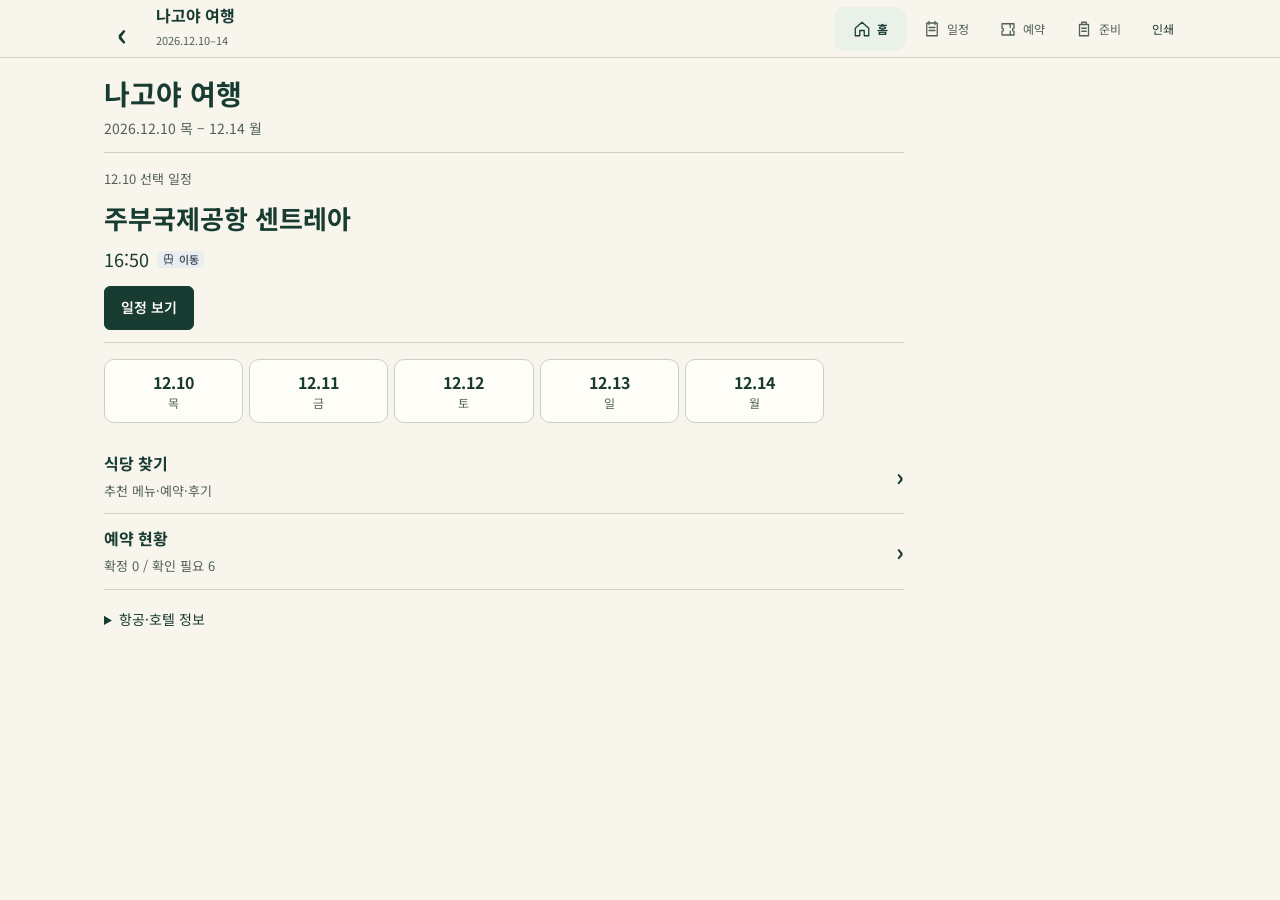
==== commit 5add5776: "Finalize Nagoya Saturday and departure day" ====
--- a/index.html
+++ b/index.html
@@ -1,7 +1,7 @@
 <!doctype html>
-<html lang="ko"><head><meta charset="utf-8"><meta name="viewport" content="width=device-width,initial-scale=1,viewport-fit=cover"><meta name="theme-color" content="#163d35"><meta name="description" content="2026년 12월 10~14일 나고야 여행 일정과 지도, 예약 기록."><title>나고야 여행 | 2026.12.10–14</title><link rel="stylesheet" href="vendor/leaflet/leaflet.css"><link rel="stylesheet" href="style.css?v=20261110-category1"><link rel="stylesheet" href="controls.css?v=20261110-category1"><link rel="stylesheet" href="ux.css?v=20261110-category1"><link rel="stylesheet" href="travel.css?v=20261110-category1"><link rel="stylesheet" href="components.css?v=20261110-category1"><link rel="stylesheet" href="screen.css?v=20261110-category1"><link rel="icon" href="favicon.ico?v=20261110-category1" sizes="any"><link rel="icon" type="image/svg+xml" href="favicon.svg?v=20261110-category1"><link rel="apple-touch-icon" sizes="180x180" href="icons/apple-touch-icon.png?v=20261110-category1"><link rel="manifest" href="manifest.webmanifest?v=20261110-category1"><meta name="apple-mobile-web-app-title" content="나고야 여행"><meta name="apple-mobile-web-app-capable" content="yes"></head>
+<html lang="ko"><head><meta charset="utf-8"><meta name="viewport" content="width=device-width,initial-scale=1,viewport-fit=cover"><meta name="theme-color" content="#163d35"><meta name="description" content="2026년 12월 10~14일 나고야 여행 일정과 지도, 예약 기록."><title>나고야 여행 | 2026.12.10–14</title><link rel="stylesheet" href="vendor/leaflet/leaflet.css"><link rel="stylesheet" href="style.css?v=20261110-weekend1"><link rel="stylesheet" href="controls.css?v=20261110-weekend1"><link rel="stylesheet" href="ux.css?v=20261110-weekend1"><link rel="stylesheet" href="travel.css?v=20261110-weekend1"><link rel="stylesheet" href="components.css?v=20261110-weekend1"><link rel="stylesheet" href="screen.css?v=20261110-weekend1"><link rel="icon" href="favicon.ico?v=20261110-weekend1" sizes="any"><link rel="icon" type="image/svg+xml" href="favicon.svg?v=20261110-weekend1"><link rel="apple-touch-icon" sizes="180x180" href="icons/apple-touch-icon.png?v=20261110-weekend1"><link rel="manifest" href="manifest.webmanifest?v=20261110-weekend1"><meta name="apple-mobile-web-app-title" content="나고야 여행"><meta name="apple-mobile-web-app-capable" content="yes"></head>
 <body><header class="top"><a class="brand" href="?page=home" aria-label="홈으로">‹</a><div class="app-heading"><h1 id="screen-title" tabindex="-1">나고야 여행</h1><span>2026.12.10–14</span></div><button id="print" aria-label="전체 일정 인쇄">인쇄</button><nav aria-label="주 메뉴"><button data-nav="today"><svg viewBox="0 0 24 24" aria-hidden="true"><path d="M3 11 12 3l9 8v10h-6v-7H9v7H3Z"/></svg>홈</button><button data-nav="plan"><svg viewBox="0 0 24 24" aria-hidden="true"><path d="M5 4h14v17H5ZM8 2v4m8-4v4M8 10h8m-8 4h8"/></svg>일정</button><button data-nav="reservations"><svg viewBox="0 0 24 24" aria-hidden="true"><path d="M4 5h16v6a2 2 0 0 0 0 4v5H4v-5a2 2 0 0 0 0-4Zm11 1v4m0 5v4"/></svg>예약</button><button data-nav="prepare"><svg viewBox="0 0 24 24" aria-hidden="true"><path d="M6 6h12v15H6Zm3 0V3h6v3M9 11h6m-6 4h6"/></svg>준비</button></nav></header>
 <main><section id="todaypanel" class="todaypanel" aria-label="다음 행동"></section><section id="reservation-summary" class="reservation-summary" aria-label="예약 기록 요약"></section><section id="plan" class="section"><div id="daytabs" class="daytabs" role="tablist" aria-label="날짜 선택"></div><div class="toolbar"><label><input type="checkbox" id="foodonly"> 식사만</label><label><input type="checkbox" id="optional" checked> 선택 포함</label></div><div id="daycontent" role="tabpanel" aria-live="polite"></div></section>
 <section id="reservations" class="section"><div class="sectionhead"><div><h2>예약 현황</h2></div></div><p class="sectionintro">외부에서 예약을 진행한 뒤 확정 연락과 티켓을 확인하고 기록하세요. 기록 변경은 실제 예약·취소를 실행하지 않습니다.</p><div id="reservationstats" class="reservationstats" aria-live="polite"></div><div id="reservationlist" class="reservationgrid"></div></section><section id="food" class="section"><div class="sectionhead"><div><h2>식당 찾기</h2></div><p>식당명은 일본어로도 적어두었어요.<br>예약 방식은 매장별로 다릅니다.</p></div><details class="foodintro"><summary>예약·영업 정보 안내</summary><p>매장별 추천 메뉴와 방문 안내를 모았습니다. 영업시간은 방문 전에 매장 안내를 확인하세요.</p></details><div class="filters"><label class="search"><span class="searchlabel">맛집 검색</span><input id="search" type="search" placeholder="식당, 메뉴, 예약 방식 검색" aria-label="맛집 검색"></label><label class="reservelabel" for="reservefilter">예약 방식</label><select id="reservefilter" aria-label="예약 방식 필터"><option value="all">모든 예약 방식</option><option value="web">온라인 예약</option><option value="phone">전화 예약 / 문의</option><option value="walk">현장 대기</option></select></div><p id="foodcount" class="muted" role="status"></p><div id="restaurants" class="restaurants"></div></section>
-<section id="prepare" class="section"><div class="sectionhead"><div><h2>여행 준비</h2></div></div><div class="prep-shortcuts"><button class="btn btn-secondary" data-screen="food">식당 찾기</button><button class="btn btn-secondary" data-fieldmode>여행 모드 전환</button><a class="link-inline" href="guide.html">전체 일정 문서</a><button class="btn btn-secondary" data-export-itinerary>일정 JSON</button></div><div class="prepgrid"><details class="panel prep-panel"><summary>예약 체크리스트 <span id="progress"></span></summary><div id="checklist"></div><p class="muted">체크는 이 브라우저에만 저장됩니다. 예약 확인 항목은 위 예약 기록과 동일한 상태를 표시합니다.</p></details><details class="panel prep-panel"><summary>예산 메모 <small>성인 1인 / 엔</small></summary><dl class="budget"><div><dt>식사·카페 5일</dt><dd>¥22,000~32,000</dd></div><div><dt>교통 (공항 왕복 포함)</dt><dd>¥5,000~7,000</dd></div><div><dt>일요일 외곽 교통·입장료</dt><dd>12/13 나바나노사토 일정에서 확인</dd></div><div><dt>미라이타워 12/11 야간</dt><dd>성인 ¥1,800</dd></div></dl><p class="muted">항공·호텔·쇼핑 제외. 실제 견적이 아닌 계획용 범위입니다.</p></details><details class="panel prep-panel"><summary>교통 & 숙소</summary><p>호텔: 愛知県名古屋市中区錦3-4-3<br>전화 <a href="tel:+81529635959">+81 52-963-5959</a><br>체크인 15:00 / 체크아웃 11:00. 월요일 아침은 캐리어를 객실에 둔 채 나갑니다.</p><p>도착일은 메이테츠 나고야에서 사쿠라도리선으로 환승합니다. 출국일은 히사야오도리에서 메이조선을 타고 가나야마에서 메이테츠 공항행으로 갈아탑니다. μSKY는 별도 지정석권이 필요합니다.</p><p>교통카드로 이동하고, 주말 패스는 실제 탑승 횟수와 비교 후 구매하세요. 메이테츠는 나고야 시영 지하철 패스 대상이 아닙니다.</p><a href="https://www.meitetsu.co.jp/train/centrair/guidance/index.html" target="_blank" rel="noopener">공항철도 공식 안내 </a></details><details class="panel prep-panel"><summary>날씨가 바뀌면</summary><p>일요일: 나바나노사토 일루미네이션은 야외라 방한·방수 준비가 필요합니다.</p><p>토요일: 오스 아케이드와 PARCO 실내 쇼핑을 활용하세요.</p><p>코트·목도리·핫팩·보조배터리·동전지갑 준비. 12월 날씨 예보는 출발 직전에 다시 확인하세요. 한국과 일본은 시차가 없습니다.</p></details></div><article class="panel memo"><h3>나만의 여행 메모</h3><label for="memo">확정한 예약 시간, 사고 싶은 것, 바뀐 동선을 적어두세요.</label><textarea id="memo" maxlength="20000" rows="4" placeholder="예: 무츠미 12/11 17:30 예약 확정…"></textarea><small id="savestatus" aria-live="polite">이 브라우저에 자동 저장 / 개인정보는 적지 않는 것을 권장합니다.</small></article></section>
-<section id="backup" class="section"><div class="sectionhead"><div><h2>백업·복원</h2><p>이 기기의 브라우저에 저장됩니다. 다른 기기에는 자동 동기화되지 않습니다.</p></div></div><p>진행 상태·예약·메모·옵션을 JSON 파일로 보관하세요. 복원하면 이 기기의 기록을 덮어씁니다. 먼저 현재 데이터를 내보내는 것을 권장합니다.</p><div class="backupactions"><button id="exportbackup">JSON 백업 내보내기</button><button id="importbackup">백업 가져오기</button><button id="undolast">직전 변경 되돌리기</button><button id="resetdata">전체 기록 초기화</button><input id="backupfile" type="file" accept="application/json,.json" hidden></div><p id="backupfeedback" role="status"></p><p id="storagefeedback" class="important" role="status"></p><p id="networkstatus" class="muted" role="status"></p><p id="offlinestatus" class="muted"></p><p><a href="guide.html">JavaScript 없이 전체 일정 보기</a></p><div id="updateavailable" hidden><p>새 버전이 준비되었습니다. 브라우저 기록은 유지됩니다.</p><button id="applyupdate">새 버전 적용</button></div></section><section class="section sources"><details><summary>정보 출처와 계획의 전제 보기 <span>+</span></summary><div id="sources"></div><p>일정의 시각은 일본 현지 시간입니다. 항공 터미널과 출발 당일 교통편은 공식 안내에서 확인하세요.</p></details></section><noscript><section class="panel"><h2>여행 정보 보기</h2><p>날짜별 지도와 일정에는 JavaScript가 필요합니다. 브라우저에서 JavaScript를 켜거나 <a href="guide.html">전체 일정 문서</a>를 열어주세요.</p></section></noscript></main><p id="asset-error" class="important" role="alert" hidden>일정 앱 파일을 불러오지 못했습니다. 화면을 새로고침하거나 <a href="guide.html">전체 일정 문서</a>를 열어주세요.</p><script>addEventListener('error',event=>{if(event.target instanceof HTMLScriptElement&&event.target.integrity)document.querySelector('#asset-error').hidden=false},true)</script><div id="appstatus" class="appstatus" role="status" aria-live="polite" hidden></div><div id="printcontent" hidden></div><dialog id="confirmdialog" aria-labelledby="confirmtitle"><form method="dialog"><h2 id="confirmtitle">기록 변경 확인</h2><p id="confirmtext"></p><div class="dialogactions"><button value="cancel" autofocus>취소</button><button value="confirm">확인</button></div></form></dialog><script src="trip-details.js?v=20261110-category1" integrity="sha256-SW3HIm5w6s4AEMY7hwAMXQAPe0MdXyBl56771hNjq7k="></script><script src="data/itinerary.js?v=20261110-category1" integrity="sha256-YVAikML5zmrzcUDdKM2O1qYCCKj7QkK2Ms5ZXp0kBSE="></script><script src="trip-data.js?v=20261110-category1" integrity="sha256-kPmsIwAqy/9nmA3eYO5qU+e4jIfm6hThn+Bd5ryfqco="></script><script src="map-locations.js?v=20261110-category1" integrity="sha256-0Tw29FPT+POGx/WT6Mghniah6g/dmB2hsU6P+nEA99I="></script><script src="trip-state.js?v=20261110-category1" integrity="sha256-1x+tEZ7fbZgPWR1UA+d9I/yYoCXKEf+uY4Gnxe3Ewds="></script><script src="ux.js?v=20261110-category1" integrity="sha256-Jn3x5lB4Fd6fb0zRzZGQenWF0zUnNaVP18gI+fEgjUg="></script><script src="vendor/leaflet/leaflet.js"></script><script src="numbered-map.js?v=20261110-category1" integrity="sha256-NlUyJFnqUmLCrTgmAevQ//KNUEk50UgR7BgQd/J136o="></script><script src="screen.js?v=20261110-category1" integrity="sha256-on/CHp3qdxSSGv+pMG/Lq/CgUnY9uJ6+Frg4jJAyPZw="></script><script src="app.js?v=20261110-category1" integrity="sha256-sjFdRASdDudMPLy/sySUJnLwksqjSJ21qUQmflyKgrw="></script></body></html>
+<section id="prepare" class="section"><div class="sectionhead"><div><h2>여행 준비</h2></div></div><div class="prep-shortcuts"><button class="btn btn-secondary" data-screen="food">식당 찾기</button><button class="btn btn-secondary" data-fieldmode>여행 모드 전환</button><a class="link-inline" href="guide.html">전체 일정 문서</a><button class="btn btn-secondary" data-export-itinerary>일정 JSON</button></div><div class="prepgrid"><details class="panel prep-panel"><summary>예약 체크리스트 <span id="progress"></span></summary><div id="checklist"></div><p class="muted">체크는 이 브라우저에만 저장됩니다. 예약 확인 항목은 위 예약 기록과 동일한 상태를 표시합니다.</p></details><details class="panel prep-panel"><summary>예산 메모 <small>성인 1인 / 엔</small></summary><dl class="budget"><div><dt>식사·카페 5일</dt><dd>¥22,000~32,000</dd></div><div><dt>교통 (공항 왕복 포함)</dt><dd>¥5,000~7,000</dd></div><div><dt>일요일 외곽 교통·입장료</dt><dd>12/13 나바나노사토 일정에서 확인</dd></div><div><dt>미라이타워 12/11 야간</dt><dd>성인 ¥1,800</dd></div></dl><p class="muted">항공·호텔·쇼핑 제외. 실제 견적이 아닌 계획용 범위입니다.</p></details><details class="panel prep-panel"><summary>교통 & 숙소</summary><p>호텔: 愛知県名古屋市中区錦3-4-3<br>전화 <a href="tel:+81529635959">+81 52-963-5959</a><br>체크인 15:00 / 체크아웃 11:00. 월요일 카토커피 후 객실의 캐리어를 챙겨 10:00에 체크아웃합니다.</p><p>도착일은 메이테츠 나고야에서 사쿠라도리선으로 환승합니다. 출국일은 히사야오도리에서 메이조선을 타고 가나야마에서 메이테츠 공항행으로 갈아탑니다. μSKY는 별도 지정석권이 필요합니다.</p><p>교통카드로 이동하고, 주말 패스는 실제 탑승 횟수와 비교 후 구매하세요. 메이테츠는 나고야 시영 지하철 패스 대상이 아닙니다.</p><a href="https://www.meitetsu.co.jp/train/centrair/guidance/index.html" target="_blank" rel="noopener">공항철도 공식 안내 </a></details><details class="panel prep-panel"><summary>날씨가 바뀌면</summary><p>일요일: 나바나노사토 일루미네이션은 야외라 방한·방수 준비가 필요합니다.</p><p>토요일: 오스 아케이드와 PARCO 실내 쇼핑을 활용하세요.</p><p>코트·목도리·핫팩·보조배터리·동전지갑 준비. 12월 날씨 예보는 출발 직전에 다시 확인하세요. 한국과 일본은 시차가 없습니다.</p></details></div><article class="panel memo"><h3>나만의 여행 메모</h3><label for="memo">확정한 예약 시간, 사고 싶은 것, 바뀐 동선을 적어두세요.</label><textarea id="memo" maxlength="20000" rows="4" placeholder="예: 무츠미 12/11 17:30 예약 확정…"></textarea><small id="savestatus" aria-live="polite">이 브라우저에 자동 저장 / 개인정보는 적지 않는 것을 권장합니다.</small></article></section>
+<section id="backup" class="section"><div class="sectionhead"><div><h2>백업·복원</h2><p>이 기기의 브라우저에 저장됩니다. 다른 기기에는 자동 동기화되지 않습니다.</p></div></div><p>진행 상태·예약·메모·옵션을 JSON 파일로 보관하세요. 복원하면 이 기기의 기록을 덮어씁니다. 먼저 현재 데이터를 내보내는 것을 권장합니다.</p><div class="backupactions"><button id="exportbackup">JSON 백업 내보내기</button><button id="importbackup">백업 가져오기</button><button id="undolast">직전 변경 되돌리기</button><button id="resetdata">전체 기록 초기화</button><input id="backupfile" type="file" accept="application/json,.json" hidden></div><p id="backupfeedback" role="status"></p><p id="storagefeedback" class="important" role="status"></p><p id="networkstatus" class="muted" role="status"></p><p id="offlinestatus" class="muted"></p><p><a href="guide.html">JavaScript 없이 전체 일정 보기</a></p><div id="updateavailable" hidden><p>새 버전이 준비되었습니다. 브라우저 기록은 유지됩니다.</p><button id="applyupdate">새 버전 적용</button></div></section><section class="section sources"><details><summary>정보 출처와 계획의 전제 보기 <span>+</span></summary><div id="sources"></div><p>일정의 시각은 일본 현지 시간입니다. 항공 터미널과 출발 당일 교통편은 공식 안내에서 확인하세요.</p></details></section><noscript><section class="panel"><h2>여행 정보 보기</h2><p>날짜별 지도와 일정에는 JavaScript가 필요합니다. 브라우저에서 JavaScript를 켜거나 <a href="guide.html">전체 일정 문서</a>를 열어주세요.</p></section></noscript></main><p id="asset-error" class="important" role="alert" hidden>일정 앱 파일을 불러오지 못했습니다. 화면을 새로고침하거나 <a href="guide.html">전체 일정 문서</a>를 열어주세요.</p><script>addEventListener('error',event=>{if(event.target instanceof HTMLScriptElement&&event.target.integrity)document.querySelector('#asset-error').hidden=false},true)</script><div id="appstatus" class="appstatus" role="status" aria-live="polite" hidden></div><div id="printcontent" hidden></div><dialog id="confirmdialog" aria-labelledby="confirmtitle"><form method="dialog"><h2 id="confirmtitle">기록 변경 확인</h2><p id="confirmtext"></p><div class="dialogactions"><button value="cancel" autofocus>취소</button><button value="confirm">확인</button></div></form></dialog><script src="trip-details.js?v=20261110-weekend1" integrity="sha256-51U4WdGMHB+Sr3vyvYIQmsPeCzmoivGSEUUv0wPTDvw="></script><script src="data/itinerary.js?v=20261110-weekend1" integrity="sha256-JQY8Q/fw5axRf9fTR1e/zQUFhCg9tZ1WPm53TyM4wfQ="></script><script src="trip-data.js?v=20261110-weekend1" integrity="sha256-FZdcn3R+TuiT4m5Qy16/XwvlDJxoyOEU7babXDNpSQk="></script><script src="map-locations.js?v=20261110-weekend1" integrity="sha256-V8UL3z9yxhrXMG/4Ue98EwzLhYq+Qlj5hloXY72bU4A="></script><script src="trip-state.js?v=20261110-weekend1" integrity="sha256-4KlbPmUILgAZGcFF9e3v+QVJ/50ESUogd2yyK3I/bdo="></script><script src="ux.js?v=20261110-weekend1" integrity="sha256-Jn3x5lB4Fd6fb0zRzZGQenWF0zUnNaVP18gI+fEgjUg="></script><script src="vendor/leaflet/leaflet.js"></script><script src="numbered-map.js?v=20261110-weekend1" integrity="sha256-NlUyJFnqUmLCrTgmAevQ//KNUEk50UgR7BgQd/J136o="></script><script src="screen.js?v=20261110-weekend1" integrity="sha256-on/CHp3qdxSSGv+pMG/Lq/CgUnY9uJ6+Frg4jJAyPZw="></script><script src="app.js?v=20261110-weekend1" integrity="sha256-XKliXrIX34kc81mow22iAc1BxYJ3TXlNCgRPIdpYKxs="></script></body></html>
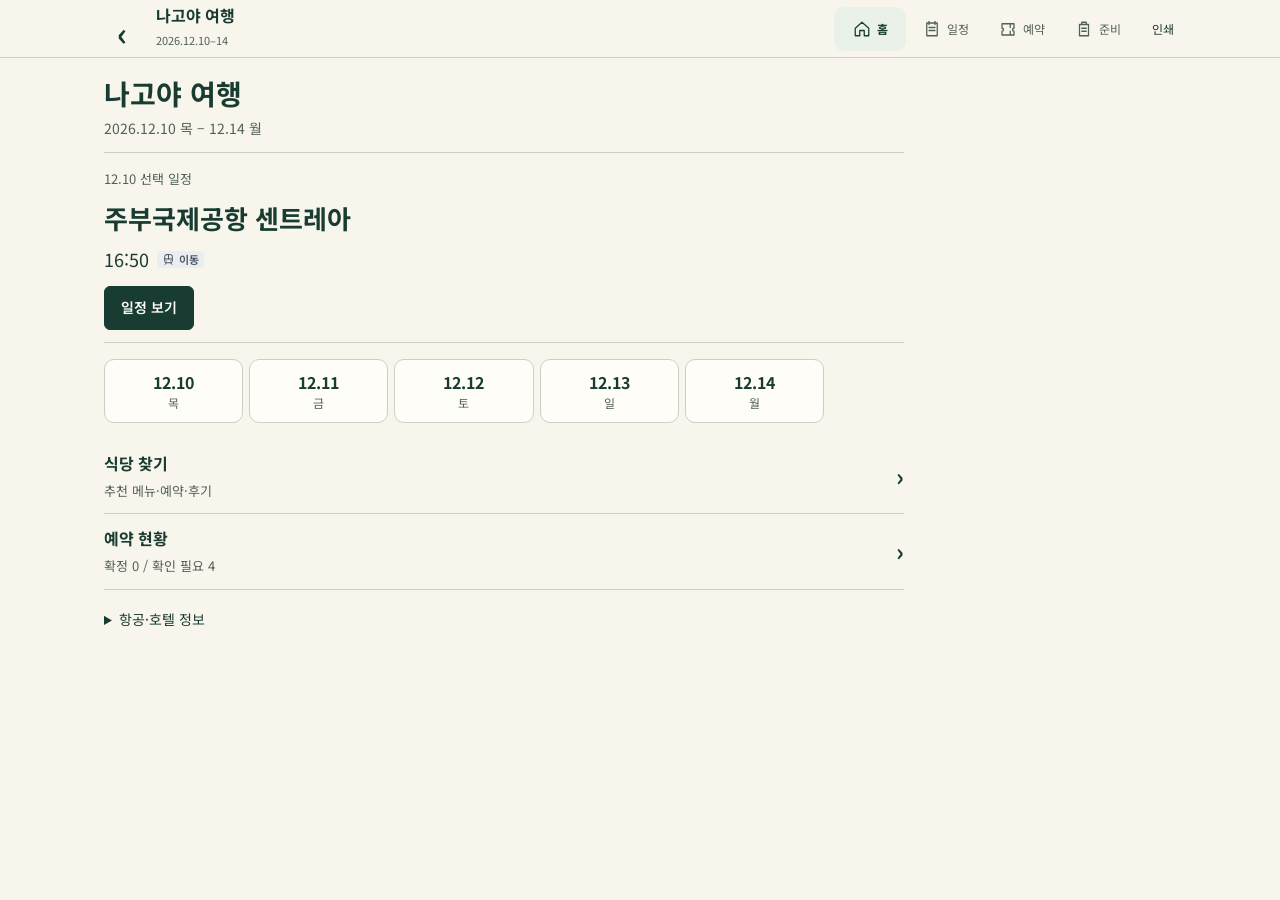
==== commit c9a8cef5: "Add verified Nagoya reservation and ticket guidance" ====
--- a/index.html
+++ b/index.html
@@ -1,7 +1,12 @@
 <!doctype html>
-<html lang="ko"><head><meta charset="utf-8"><meta name="viewport" content="width=device-width,initial-scale=1,viewport-fit=cover"><meta name="theme-color" content="#163d35"><meta name="description" content="2026년 12월 10~14일 나고야 여행 일정과 지도, 예약 기록."><title>나고야 여행 | 2026.12.10–14</title><link rel="stylesheet" href="vendor/leaflet/leaflet.css"><link rel="stylesheet" href="style.css?v=20261110-weekend1"><link rel="stylesheet" href="controls.css?v=20261110-weekend1"><link rel="stylesheet" href="ux.css?v=20261110-weekend1"><link rel="stylesheet" href="travel.css?v=20261110-weekend1"><link rel="stylesheet" href="components.css?v=20261110-weekend1"><link rel="stylesheet" href="screen.css?v=20261110-weekend1"><link rel="icon" href="favicon.ico?v=20261110-weekend1" sizes="any"><link rel="icon" type="image/svg+xml" href="favicon.svg?v=20261110-weekend1"><link rel="apple-touch-icon" sizes="180x180" href="icons/apple-touch-icon.png?v=20261110-weekend1"><link rel="manifest" href="manifest.webmanifest?v=20261110-weekend1"><meta name="apple-mobile-web-app-title" content="나고야 여행"><meta name="apple-mobile-web-app-capable" content="yes"></head>
+<html lang="ko"><head><meta charset="utf-8"><meta name="viewport" content="width=device-width,initial-scale=1,viewport-fit=cover"><meta name="theme-color" content="#163d35"><meta name="description" content="2026년 12월 10~14일 나고야 여행 일정과 지도, 예약 기록."><title>나고야 여행 | 2026.12.10–14</title><link rel="stylesheet" href="vendor/leaflet/leaflet.css"><link rel="stylesheet" href="style.css?v=20261110-reservations1"><link rel="stylesheet" href="controls.css?v=20261110-reservations1"><link rel="stylesheet" href="ux.css?v=20261110-reservations1"><link rel="stylesheet" href="travel.css?v=20261110-reservations1"><link rel="stylesheet" href="components.css?v=20261110-reservations1"><link rel="stylesheet" href="screen.css?v=20261110-reservations1"><link rel="icon" href="favicon.ico?v=20261110-reservations1" sizes="any"><link rel="icon" type="image/svg+xml" href="favicon.svg?v=20261110-reservations1"><link rel="apple-touch-icon" sizes="180x180" href="icons/apple-touch-icon.png?v=20261110-reservations1"><link rel="manifest" href="manifest.webmanifest?v=20261110-reservations1"><meta name="apple-mobile-web-app-title" content="나고야 여행"><meta name="apple-mobile-web-app-capable" content="yes"></head>
 <body><header class="top"><a class="brand" href="?page=home" aria-label="홈으로">‹</a><div class="app-heading"><h1 id="screen-title" tabindex="-1">나고야 여행</h1><span>2026.12.10–14</span></div><button id="print" aria-label="전체 일정 인쇄">인쇄</button><nav aria-label="주 메뉴"><button data-nav="today"><svg viewBox="0 0 24 24" aria-hidden="true"><path d="M3 11 12 3l9 8v10h-6v-7H9v7H3Z"/></svg>홈</button><button data-nav="plan"><svg viewBox="0 0 24 24" aria-hidden="true"><path d="M5 4h14v17H5ZM8 2v4m8-4v4M8 10h8m-8 4h8"/></svg>일정</button><button data-nav="reservations"><svg viewBox="0 0 24 24" aria-hidden="true"><path d="M4 5h16v6a2 2 0 0 0 0 4v5H4v-5a2 2 0 0 0 0-4Zm11 1v4m0 5v4"/></svg>예약</button><button data-nav="prepare"><svg viewBox="0 0 24 24" aria-hidden="true"><path d="M6 6h12v15H6Zm3 0V3h6v3M9 11h6m-6 4h6"/></svg>준비</button></nav></header>
 <main><section id="todaypanel" class="todaypanel" aria-label="다음 행동"></section><section id="reservation-summary" class="reservation-summary" aria-label="예약 기록 요약"></section><section id="plan" class="section"><div id="daytabs" class="daytabs" role="tablist" aria-label="날짜 선택"></div><div class="toolbar"><label><input type="checkbox" id="foodonly"> 식사만</label><label><input type="checkbox" id="optional" checked> 선택 포함</label></div><div id="daycontent" role="tabpanel" aria-live="polite"></div></section>
-<section id="reservations" class="section"><div class="sectionhead"><div><h2>예약 현황</h2></div></div><p class="sectionintro">외부에서 예약을 진행한 뒤 확정 연락과 티켓을 확인하고 기록하세요. 기록 변경은 실제 예약·취소를 실행하지 않습니다.</p><div id="reservationstats" class="reservationstats" aria-live="polite"></div><div id="reservationlist" class="reservationgrid"></div></section><section id="food" class="section"><div class="sectionhead"><div><h2>식당 찾기</h2></div><p>식당명은 일본어로도 적어두었어요.<br>예약 방식은 매장별로 다릅니다.</p></div><details class="foodintro"><summary>예약·영업 정보 안내</summary><p>매장별 추천 메뉴와 방문 안내를 모았습니다. 영업시간은 방문 전에 매장 안내를 확인하세요.</p></details><div class="filters"><label class="search"><span class="searchlabel">맛집 검색</span><input id="search" type="search" placeholder="식당, 메뉴, 예약 방식 검색" aria-label="맛집 검색"></label><label class="reservelabel" for="reservefilter">예약 방식</label><select id="reservefilter" aria-label="예약 방식 필터"><option value="all">모든 예약 방식</option><option value="web">온라인 예약</option><option value="phone">전화 예약 / 문의</option><option value="walk">현장 대기</option></select></div><p id="foodcount" class="muted" role="status"></p><div id="restaurants" class="restaurants"></div></section>
+<section id="reservations" class="section"><div class="sectionhead"><div><h2>예약 현황</h2></div></div><p class="sectionintro">성인 2명 · 현지 시각. 외부에서 예약하거나 발권한 뒤 이곳에 기록하세요.</p><div id="reservationstats" class="reservationstats" aria-live="polite"></div><div class="res-filters" aria-label="예약 필터">
+ <label>날짜<select id="res-date-filter" data-res-filter><option value="">전체 날짜</option><option value="2026-12-10">12/10 목</option><option value="2026-12-11">12/11 금</option><option value="2026-12-12">12/12 토</option><option value="2026-12-13">12/13 일</option><option value="2026-12-14">12/14 월</option></select></label>
+ <label>중요도<select id="res-group-filter" data-res-filter><option value="">전체 중요도</option><option value="advance">사전 조치</option><option value="optional">선택 예약</option><option value="onsite">현장 확인</option></select></label>
+ <label>기록 상태<select id="res-status-filter" data-res-filter><option value="">전체 상태</option><option value="done">완료</option><option value="pending">미완료</option></select></label>
+ <label class="res-include"><input id="res-optional" type="checkbox" checked> 선택 방문 포함</label>
+</div><div id="reservationlist"></div></section><section id="food" class="section"><div class="sectionhead"><div><h2>식당 찾기</h2></div><p>식당명은 일본어로도 적어두었어요.<br>예약 방식은 매장별로 다릅니다.</p></div><details class="foodintro"><summary>예약·영업 정보 안내</summary><p>매장별 추천 메뉴와 방문 안내를 모았습니다. 영업시간은 방문 전에 매장 안내를 확인하세요.</p></details><div class="filters"><label class="search"><span class="searchlabel">맛집 검색</span><input id="search" type="search" placeholder="식당, 메뉴, 예약 방식 검색" aria-label="맛집 검색"></label><label class="reservelabel" for="reservefilter">예약 방식</label><select id="reservefilter" aria-label="예약 방식 필터"><option value="all">모든 예약 방식</option><option value="web">온라인 예약</option><option value="phone">전화 예약 / 문의</option><option value="walk">현장 대기</option></select></div><p id="foodcount" class="muted" role="status"></p><div id="restaurants" class="restaurants"></div></section>
 <section id="prepare" class="section"><div class="sectionhead"><div><h2>여행 준비</h2></div></div><div class="prep-shortcuts"><button class="btn btn-secondary" data-screen="food">식당 찾기</button><button class="btn btn-secondary" data-fieldmode>여행 모드 전환</button><a class="link-inline" href="guide.html">전체 일정 문서</a><button class="btn btn-secondary" data-export-itinerary>일정 JSON</button></div><div class="prepgrid"><details class="panel prep-panel"><summary>예약 체크리스트 <span id="progress"></span></summary><div id="checklist"></div><p class="muted">체크는 이 브라우저에만 저장됩니다. 예약 확인 항목은 위 예약 기록과 동일한 상태를 표시합니다.</p></details><details class="panel prep-panel"><summary>예산 메모 <small>성인 1인 / 엔</small></summary><dl class="budget"><div><dt>식사·카페 5일</dt><dd>¥22,000~32,000</dd></div><div><dt>교통 (공항 왕복 포함)</dt><dd>¥5,000~7,000</dd></div><div><dt>일요일 외곽 교통·입장료</dt><dd>12/13 나바나노사토 일정에서 확인</dd></div><div><dt>미라이타워 12/11 야간</dt><dd>성인 ¥1,800</dd></div></dl><p class="muted">항공·호텔·쇼핑 제외. 실제 견적이 아닌 계획용 범위입니다.</p></details><details class="panel prep-panel"><summary>교통 & 숙소</summary><p>호텔: 愛知県名古屋市中区錦3-4-3<br>전화 <a href="tel:+81529635959">+81 52-963-5959</a><br>체크인 15:00 / 체크아웃 11:00. 월요일 카토커피 후 객실의 캐리어를 챙겨 10:00에 체크아웃합니다.</p><p>도착일은 메이테츠 나고야에서 사쿠라도리선으로 환승합니다. 출국일은 히사야오도리에서 메이조선을 타고 가나야마에서 메이테츠 공항행으로 갈아탑니다. μSKY는 별도 지정석권이 필요합니다.</p><p>교통카드로 이동하고, 주말 패스는 실제 탑승 횟수와 비교 후 구매하세요. 메이테츠는 나고야 시영 지하철 패스 대상이 아닙니다.</p><a href="https://www.meitetsu.co.jp/train/centrair/guidance/index.html" target="_blank" rel="noopener">공항철도 공식 안내 </a></details><details class="panel prep-panel"><summary>날씨가 바뀌면</summary><p>일요일: 나바나노사토 일루미네이션은 야외라 방한·방수 준비가 필요합니다.</p><p>토요일: 오스 아케이드와 PARCO 실내 쇼핑을 활용하세요.</p><p>코트·목도리·핫팩·보조배터리·동전지갑 준비. 12월 날씨 예보는 출발 직전에 다시 확인하세요. 한국과 일본은 시차가 없습니다.</p></details></div><article class="panel memo"><h3>나만의 여행 메모</h3><label for="memo">확정한 예약 시간, 사고 싶은 것, 바뀐 동선을 적어두세요.</label><textarea id="memo" maxlength="20000" rows="4" placeholder="예: 무츠미 12/11 17:30 예약 확정…"></textarea><small id="savestatus" aria-live="polite">이 브라우저에 자동 저장 / 개인정보는 적지 않는 것을 권장합니다.</small></article></section>
-<section id="backup" class="section"><div class="sectionhead"><div><h2>백업·복원</h2><p>이 기기의 브라우저에 저장됩니다. 다른 기기에는 자동 동기화되지 않습니다.</p></div></div><p>진행 상태·예약·메모·옵션을 JSON 파일로 보관하세요. 복원하면 이 기기의 기록을 덮어씁니다. 먼저 현재 데이터를 내보내는 것을 권장합니다.</p><div class="backupactions"><button id="exportbackup">JSON 백업 내보내기</button><button id="importbackup">백업 가져오기</button><button id="undolast">직전 변경 되돌리기</button><button id="resetdata">전체 기록 초기화</button><input id="backupfile" type="file" accept="application/json,.json" hidden></div><p id="backupfeedback" role="status"></p><p id="storagefeedback" class="important" role="status"></p><p id="networkstatus" class="muted" role="status"></p><p id="offlinestatus" class="muted"></p><p><a href="guide.html">JavaScript 없이 전체 일정 보기</a></p><div id="updateavailable" hidden><p>새 버전이 준비되었습니다. 브라우저 기록은 유지됩니다.</p><button id="applyupdate">새 버전 적용</button></div></section><section class="section sources"><details><summary>정보 출처와 계획의 전제 보기 <span>+</span></summary><div id="sources"></div><p>일정의 시각은 일본 현지 시간입니다. 항공 터미널과 출발 당일 교통편은 공식 안내에서 확인하세요.</p></details></section><noscript><section class="panel"><h2>여행 정보 보기</h2><p>날짜별 지도와 일정에는 JavaScript가 필요합니다. 브라우저에서 JavaScript를 켜거나 <a href="guide.html">전체 일정 문서</a>를 열어주세요.</p></section></noscript></main><p id="asset-error" class="important" role="alert" hidden>일정 앱 파일을 불러오지 못했습니다. 화면을 새로고침하거나 <a href="guide.html">전체 일정 문서</a>를 열어주세요.</p><script>addEventListener('error',event=>{if(event.target instanceof HTMLScriptElement&&event.target.integrity)document.querySelector('#asset-error').hidden=false},true)</script><div id="appstatus" class="appstatus" role="status" aria-live="polite" hidden></div><div id="printcontent" hidden></div><dialog id="confirmdialog" aria-labelledby="confirmtitle"><form method="dialog"><h2 id="confirmtitle">기록 변경 확인</h2><p id="confirmtext"></p><div class="dialogactions"><button value="cancel" autofocus>취소</button><button value="confirm">확인</button></div></form></dialog><script src="trip-details.js?v=20261110-weekend1" integrity="sha256-51U4WdGMHB+Sr3vyvYIQmsPeCzmoivGSEUUv0wPTDvw="></script><script src="data/itinerary.js?v=20261110-weekend1" integrity="sha256-JQY8Q/fw5axRf9fTR1e/zQUFhCg9tZ1WPm53TyM4wfQ="></script><script src="trip-data.js?v=20261110-weekend1" integrity="sha256-FZdcn3R+TuiT4m5Qy16/XwvlDJxoyOEU7babXDNpSQk="></script><script src="map-locations.js?v=20261110-weekend1" integrity="sha256-V8UL3z9yxhrXMG/4Ue98EwzLhYq+Qlj5hloXY72bU4A="></script><script src="trip-state.js?v=20261110-weekend1" integrity="sha256-4KlbPmUILgAZGcFF9e3v+QVJ/50ESUogd2yyK3I/bdo="></script><script src="ux.js?v=20261110-weekend1" integrity="sha256-Jn3x5lB4Fd6fb0zRzZGQenWF0zUnNaVP18gI+fEgjUg="></script><script src="vendor/leaflet/leaflet.js"></script><script src="numbered-map.js?v=20261110-weekend1" integrity="sha256-NlUyJFnqUmLCrTgmAevQ//KNUEk50UgR7BgQd/J136o="></script><script src="screen.js?v=20261110-weekend1" integrity="sha256-on/CHp3qdxSSGv+pMG/Lq/CgUnY9uJ6+Frg4jJAyPZw="></script><script src="app.js?v=20261110-weekend1" integrity="sha256-XKliXrIX34kc81mow22iAc1BxYJ3TXlNCgRPIdpYKxs="></script></body></html>
+<section id="backup" class="section"><div class="sectionhead"><div><h2>백업·복원</h2><p>이 기기의 브라우저에 저장됩니다. 다른 기기에는 자동 동기화되지 않습니다.</p></div></div><p>진행 상태·예약·메모·옵션을 JSON 파일로 보관하세요. 복원하면 이 기기의 기록을 덮어씁니다. 먼저 현재 데이터를 내보내는 것을 권장합니다.</p><div class="backupactions"><button id="exportbackup">JSON 백업 내보내기</button><button id="importbackup">백업 가져오기</button><button id="undolast">직전 변경 되돌리기</button><button id="resetdata">전체 기록 초기화</button><input id="backupfile" type="file" accept="application/json,.json" hidden></div><p id="backupfeedback" role="status"></p><p id="storagefeedback" class="important" role="status"></p><p id="networkstatus" class="muted" role="status"></p><p id="offlinestatus" class="muted"></p><p><a href="guide.html">JavaScript 없이 전체 일정 보기</a></p><div id="updateavailable" hidden><p>새 버전이 준비되었습니다. 브라우저 기록은 유지됩니다.</p><button id="applyupdate">새 버전 적용</button></div></section><section class="section sources"><details><summary>정보 출처와 계획의 전제 보기 <span>+</span></summary><div id="sources"></div><p>일정의 시각은 일본 현지 시간입니다. 항공 터미널과 출발 당일 교통편은 공식 안내에서 확인하세요.</p></details></section><noscript><section class="panel"><h2>여행 정보 보기</h2><p>날짜별 지도와 일정에는 JavaScript가 필요합니다. 브라우저에서 JavaScript를 켜거나 <a href="guide.html">전체 일정 문서</a>를 열어주세요.</p></section></noscript></main><p id="asset-error" class="important" role="alert" hidden>일정 앱 파일을 불러오지 못했습니다. 화면을 새로고침하거나 <a href="guide.html">전체 일정 문서</a>를 열어주세요.</p><script>addEventListener('error',event=>{if(event.target instanceof HTMLScriptElement&&event.target.integrity)document.querySelector('#asset-error').hidden=false},true)</script><div id="appstatus" class="appstatus" role="status" aria-live="polite" hidden></div><div id="printcontent" hidden></div><dialog id="confirmdialog" aria-labelledby="confirmtitle"><form method="dialog"><h2 id="confirmtitle">기록 변경 확인</h2><p id="confirmtext"></p><div class="dialogactions"><button value="cancel" autofocus>취소</button><button value="confirm">확인</button></div></form></dialog><script src="trip-details.js?v=20261110-reservations1" integrity="sha256-51U4WdGMHB+Sr3vyvYIQmsPeCzmoivGSEUUv0wPTDvw="></script><script src="data/itinerary.js?v=20261110-reservations1" integrity="sha256-JQY8Q/fw5axRf9fTR1e/zQUFhCg9tZ1WPm53TyM4wfQ="></script><script src="data/reservations.js?v=20261110-reservations1" integrity="sha256-fk/NaoVofPghW6eSCF2erQRWpu0hxw8Zbo/6MyNABbA="></script><script src="trip-data.js?v=20261110-reservations1" integrity="sha256-IBRdM4y/YXTHqfDAZ009FzXvDMvss64NkMpIhn9bMAk="></script><script src="map-locations.js?v=20261110-reservations1" integrity="sha256-V8UL3z9yxhrXMG/4Ue98EwzLhYq+Qlj5hloXY72bU4A="></script><script src="trip-state.js?v=20261110-reservations1" integrity="sha256-kd33tBMyHUVhUnotlZyzUURE0VqtGvTBNtXPQVklPuE="></script><script src="ux.js?v=20261110-reservations1" integrity="sha256-RbOWRykZM8Hbf0LOne5ju4iwBdXrHRbiFHKSxAnLfTE="></script><script src="vendor/leaflet/leaflet.js"></script><script src="numbered-map.js?v=20261110-reservations1" integrity="sha256-NlUyJFnqUmLCrTgmAevQ//KNUEk50UgR7BgQd/J136o="></script><script src="screen.js?v=20261110-reservations1" integrity="sha256-gycSMzBo9cOaQNZSRalyCZHk9EkT9302Ohg332CfwLg="></script><script src="app.js?v=20261110-reservations1" integrity="sha256-kFstGIDbn6EBbXHuAzdWSSKcT+r6s82rBuzOQ3UQtF4="></script></body></html>
--- a/components.css
+++ b/components.css
@@ -77,6 +77,51 @@
 
 
 
+/* Reservation desk. Status and the action remain visible above the edit disclosure. */
+.res-filters {
+ display:grid;
+ grid-template-columns:repeat(4,minmax(0,1fr));
+ gap:8px 12px;
+ margin:0 0 20px;
+ padding:12px;
+ border:1px solid var(--line);
+ border-radius:8px;
+}
+.res-filters>label { display:grid; gap:4px; min-width:0; font-size:12px; color:var(--muted) }
+.res-filters select {
+ min-height:44px;
+ min-width:0;
+ width:100%;
+ border:1px solid var(--muted);
+ border-radius:6px;
+ padding:6px 8px;
+ background:var(--white);
+ color:var(--ink);
+ font-size:16px;
+}
+.res-filters .res-include { display:flex; align-items:center; gap:8px; min-height:44px; align-self:end; color:var(--ink) }
+.res-include input { accent-color:var(--ink) }
+.res-group { margin-block:16px 26px }
+.res-group>h3 { margin:0 0 10px; padding-bottom:8px; border-bottom:1px solid var(--line); font-size:16px }
+.res-group>h3 small { margin-inline-start:5px; color:var(--muted); font-weight:400 }
+.rescardhead h3 { min-width:0; overflow-wrap:anywhere }
+.rescardhead .statusbadge { max-width:100%; white-space:normal }
+.res-requirement { margin:10px 0 0; font-weight:700; font-size:13px }
+.res-note { margin:4px 0 10px; line-height:1.55; font-size:13px }
+.res-method { display:grid; justify-items:start; gap:3px; margin-block:8px; font-size:13px }
+.res-method small { color:var(--muted); line-height:1.5; overflow-wrap:anywhere }
+.res-methods { border-top:1px solid var(--line); margin-top:12px }
+.res-methods summary { display:flex; align-items:center; min-height:44px; font-size:13px; cursor:pointer }
+.res-methods summary::after { content:'＋'; margin-inline-start:auto }
+.res-methods[open] summary::after { content:'−' }
+.res-methods .res-method + .res-method { border-top:1px solid var(--line); padding-top:8px }
+@media (max-width:760px) {
+ .res-filters { grid-template-columns:repeat(2,minmax(0,1fr)) }
+}
+@media (max-width:360px) {
+ .reservationcard .rescardhead { flex-wrap:wrap }
+}
+
 .experience{border-top:1px solid var(--line);margin-top:20px;padding-top:16px}.experience h5{font-size:17px;margin:0 0 8px}.experience p{font-size:14px;line-height:1.7;margin:8px 0}.experience dl{display:grid;grid-template-columns:repeat(2,minmax(0,1fr));gap:12px;margin:12px 0}.experience dl>div{padding:12px;background:var(--soft-panel);border-radius:6px;min-width:0}.experience dt{font-size:13px;color:var(--muted)}.experience dd{font-size:14px;margin:4px 0 0}.experience ul{padding-left:20px;margin:8px 0}.experience li{font-size:14px;margin:6px 0}.experience .sourcecheck{font-size:12px;color:var(--muted)}
 @media (max-width:760px){.daystats b{font-size:18px}.daystats{gap:8px;margin:12px 0}.daystats>div{padding-left:8px}.eventactions .btn{padding-inline:12px}.eventactions .event-status-label{margin:0;flex:1 1 130px}.reservationcard{padding:16px}.experience dl{grid-template-columns:minmax(0,1fr)}}
 @media (max-width:480px){.reswhen{grid-template-columns:minmax(0,1fr);gap:0}.reservationcard input,.reservationcard select,.reservationcard textarea{width:100%;min-width:0}.action-group>.btn{flex:1 1 120px}.rescardhead{gap:8px}}
